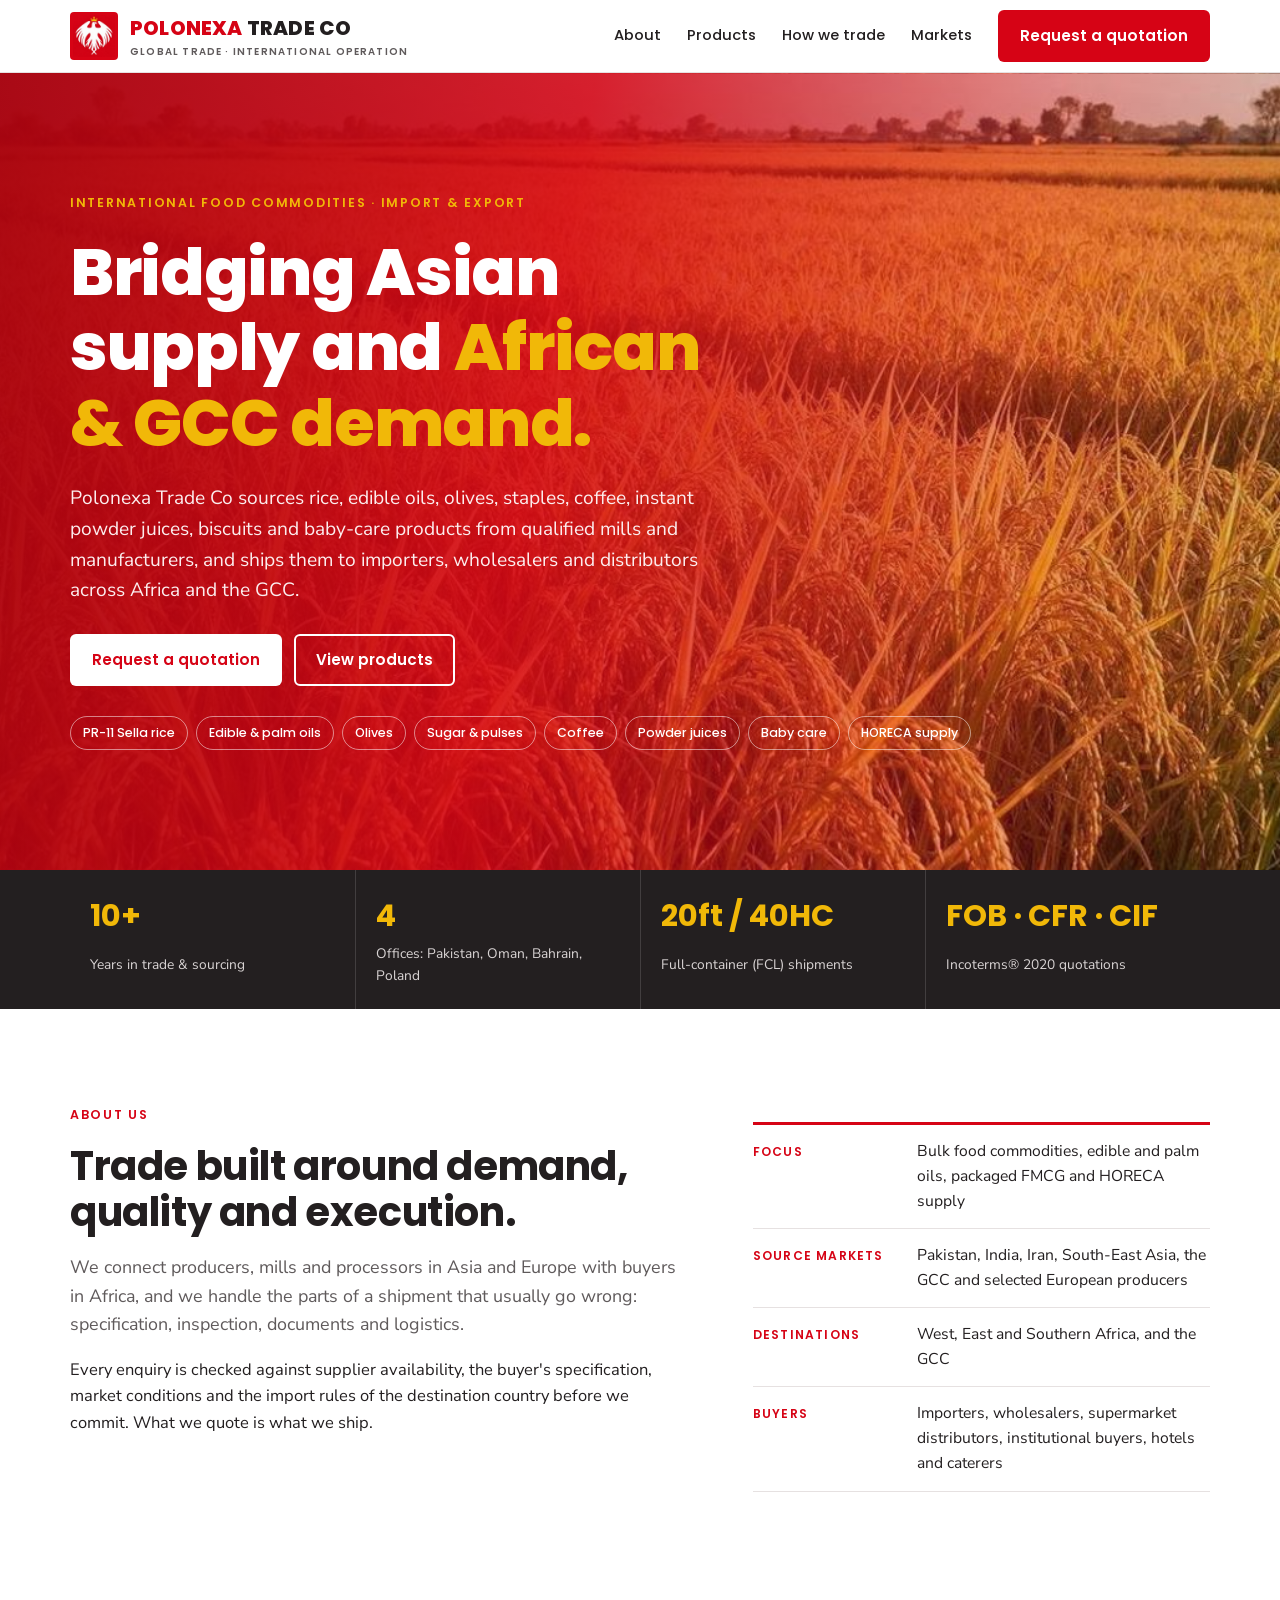
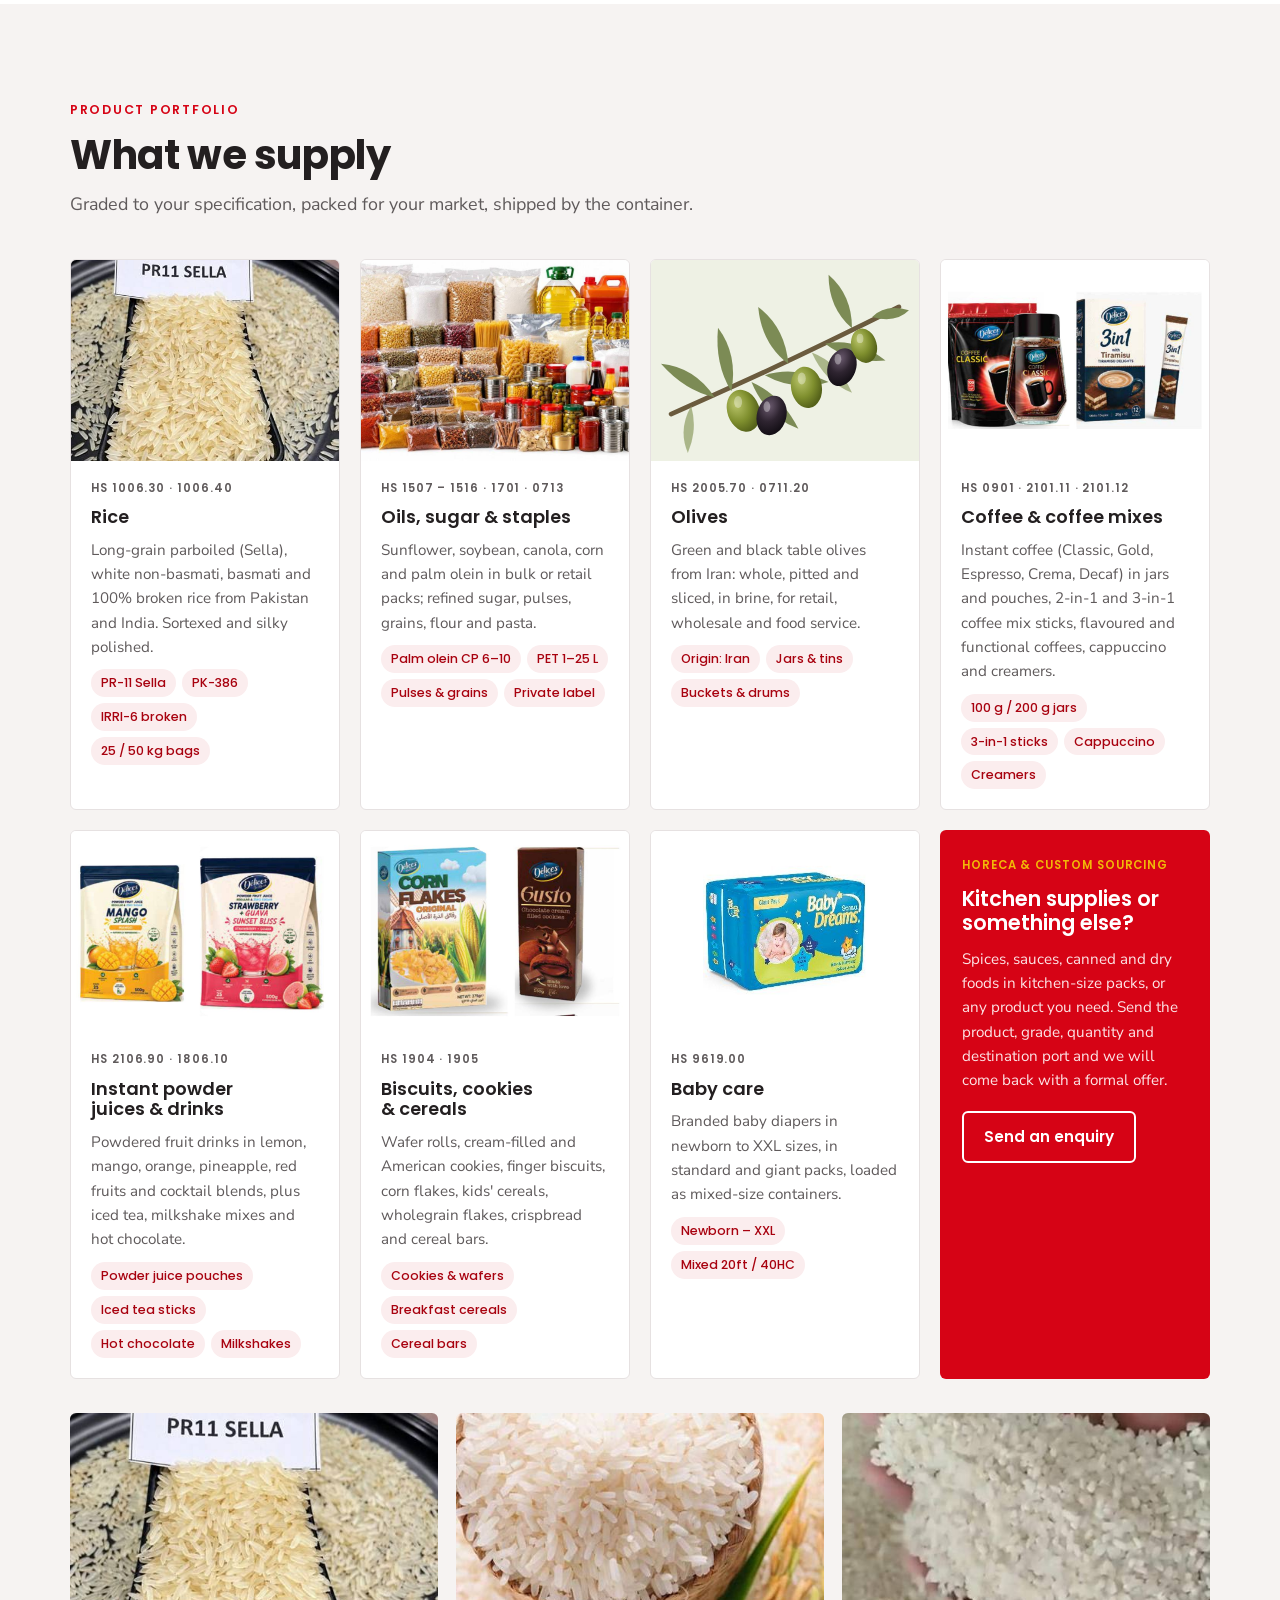
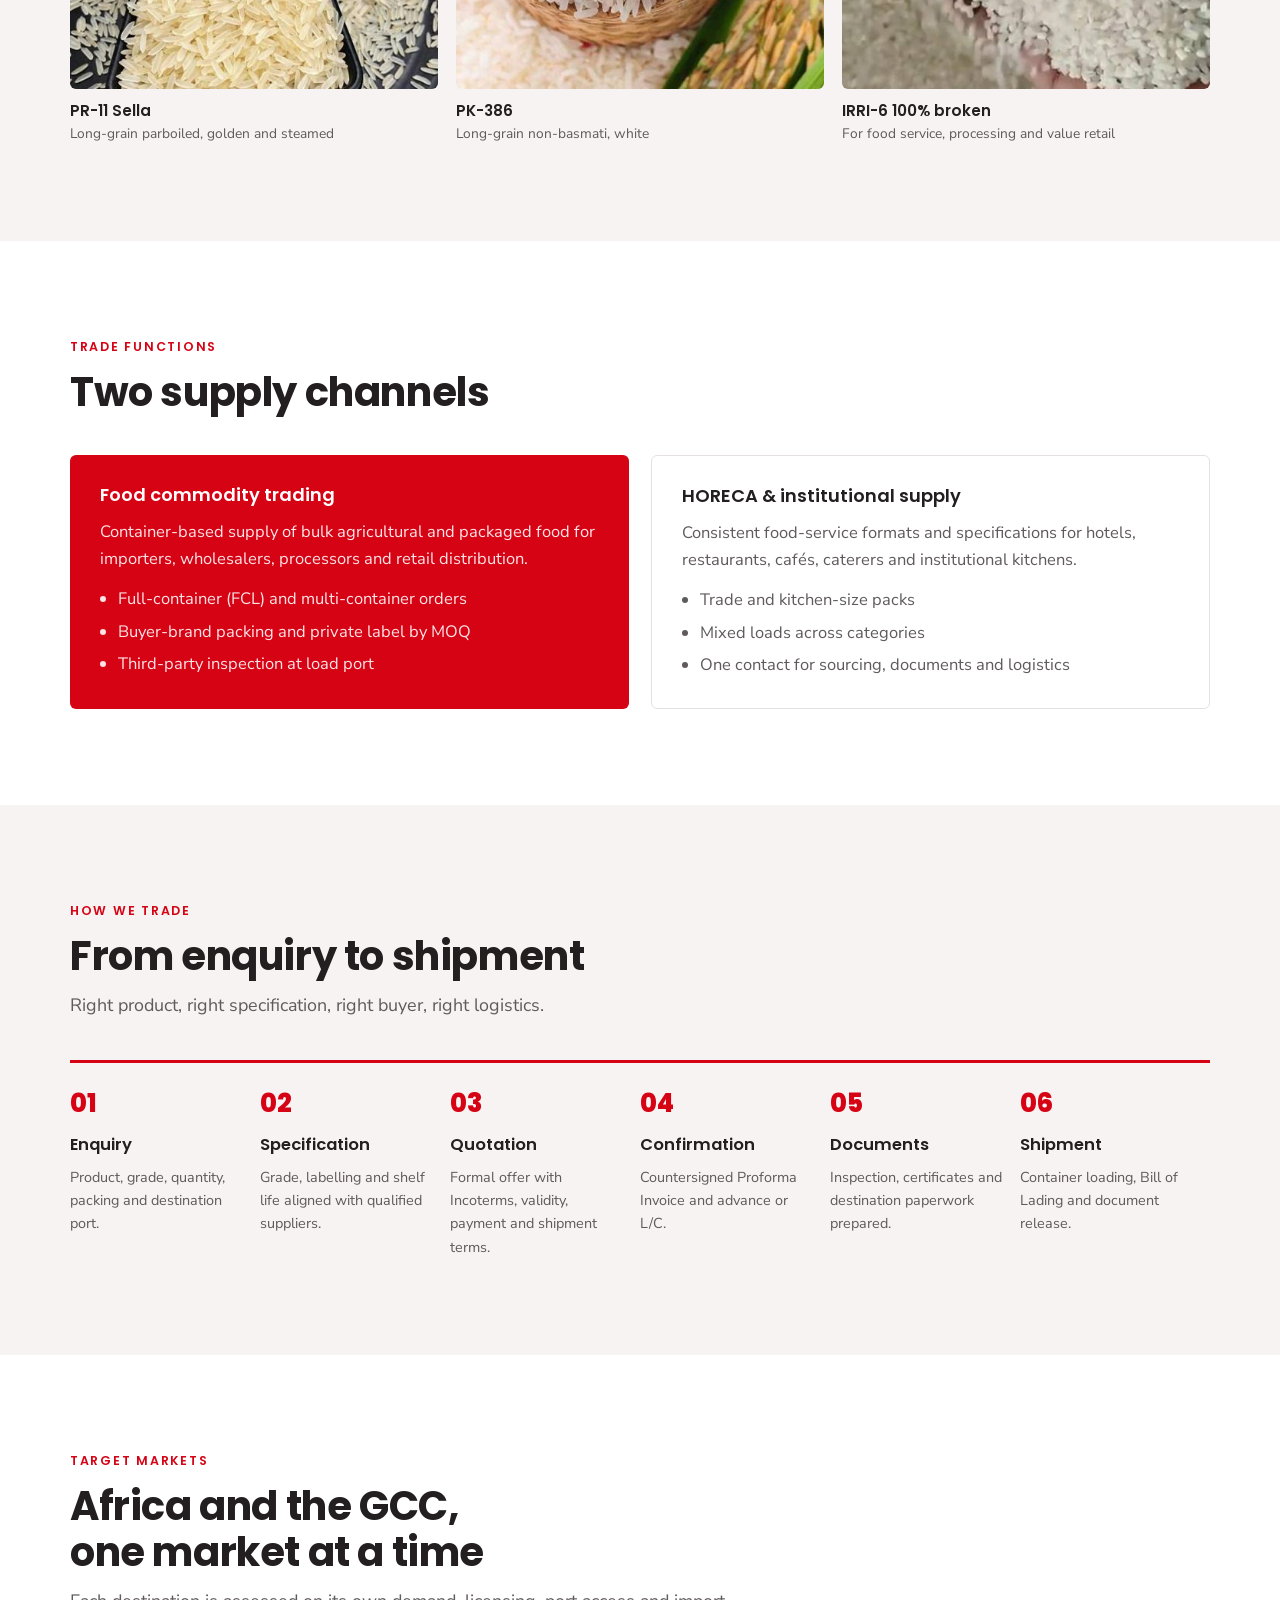
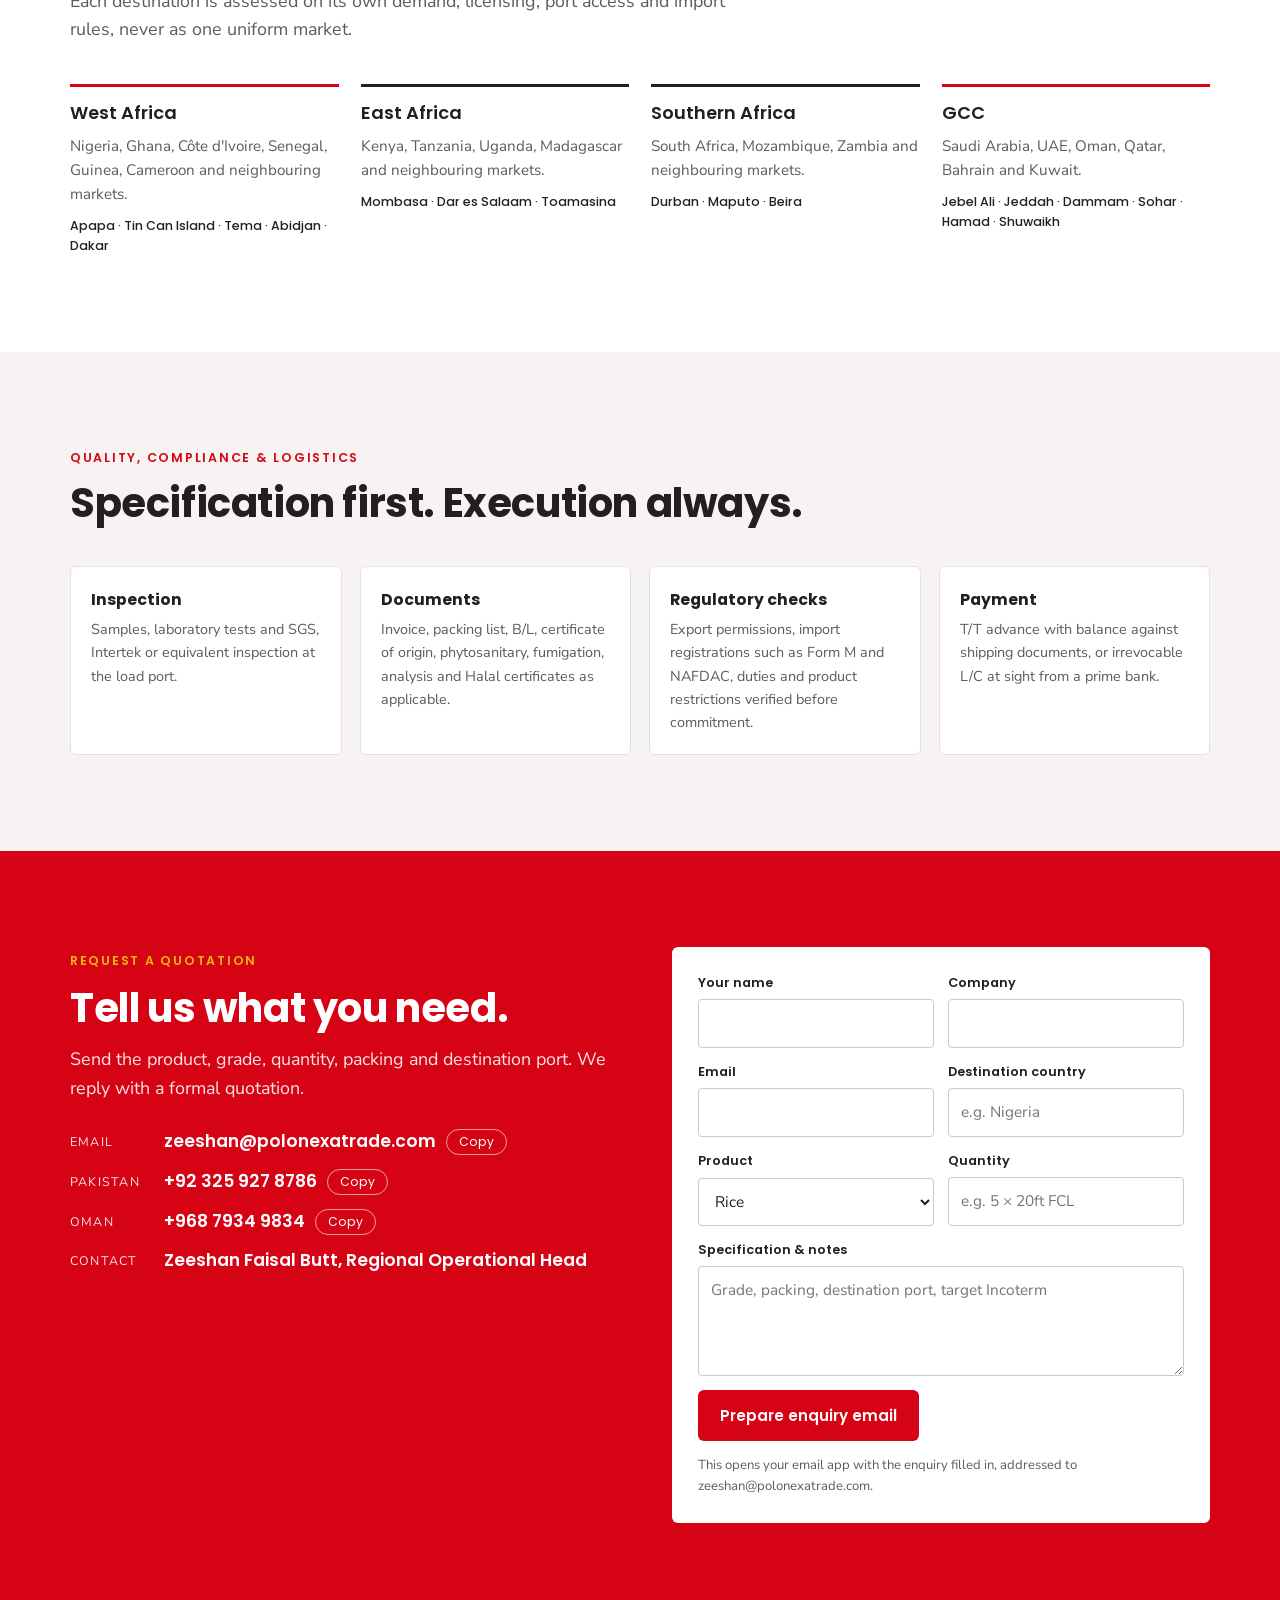
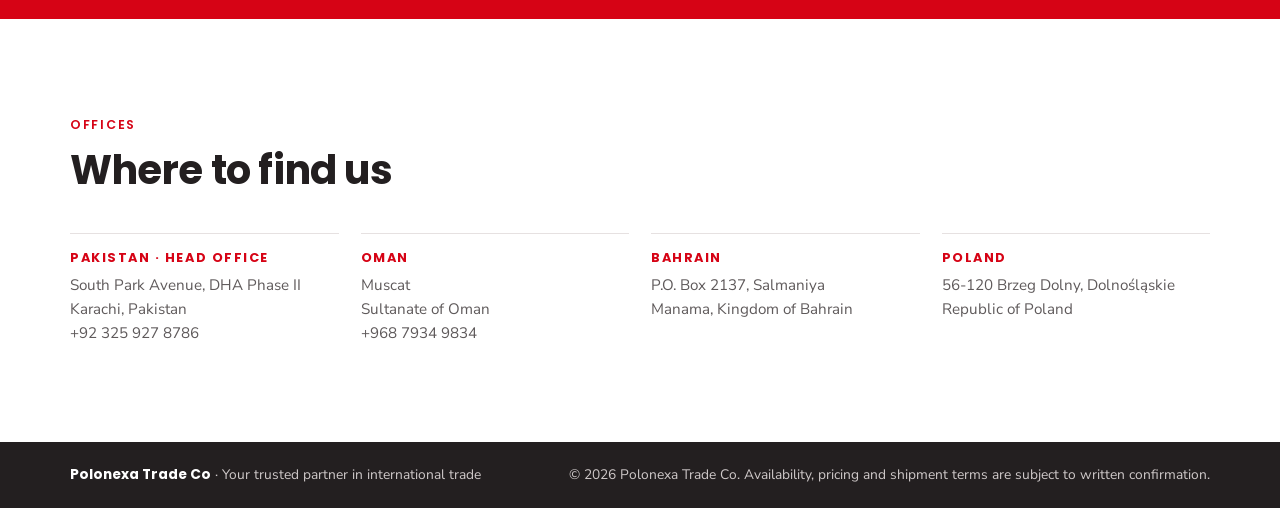
==== index.html @ 115cd070 "Add Polonexa website" ====
<!doctype html>
<html lang="en">
<head>
<meta charset="utf-8">
<meta name="viewport" content="width=device-width, initial-scale=1, viewport-fit=cover">
<link rel="icon" href="[data-uri]">
<title>Polonexa Trade Co</title>
<meta name="description" content="Polonexa Trade Co — international food-commodity and HORECA supply from Asia to importers, wholesalers and distributors in Africa and the GCC. Rice, edible oils, sugar, pulses, FMCG and baby care.">
<link rel="preconnect" href="https://fonts.googleapis.com">
<link rel="preconnect" href="https://fonts.gstatic.com" crossorigin>
<link rel="stylesheet" href="https://fonts.googleapis.com/css2?family=Poppins:wght@500;600;700;800&family=Nunito+Sans:opsz,wght@6..12,400;6..12,600;6..12,700&display=swap">
<style>
/* Layout: red brand bar + photographic hero, then alternating white / warm-grey bands; a "trade lane" route strip is the signature element. */
:root{
  color-scheme: light;
  --red:#D60315; --red-deep:#A8020F; --gold:#F1B808;
  --ink:#231F20; --muted:#5F5A5B; --line:#E6E1E1; --paper:#FFFFFF; --band:#F6F3F2; --tint:#FBEDEE;
  --display:"Poppins", "Segoe UI", Arial, sans-serif;
  --body:"Nunito Sans", "Segoe UI", Arial, sans-serif;
  --wrap:1180px; --r:6px;
}
*{box-sizing:border-box}
html{scroll-behavior:smooth}
@media (prefers-reduced-motion:reduce){html{scroll-behavior:auto}*{animation:none!important;transition:none!important}}
body{background:var(--paper);color:var(--ink);font-family:var(--body);font-size:16.5px;line-height:1.6;margin:0}
body::before{content:"";position:fixed;inset:0 0 auto;height:env(safe-area-inset-top,0px);z-index:60;background:var(--paper)}
img{max-width:100%;display:block}
a{color:inherit}
:focus-visible{outline:3px solid var(--gold);outline-offset:2px}
.wrap{max-width:var(--wrap);margin:0 auto;padding-left:max(20px,env(safe-area-inset-left,0px));padding-right:max(20px,env(safe-area-inset-right,0px))}
h1,h2,h3{font-family:var(--display);line-height:1.15;text-wrap:balance;margin:0}
h2{font-size:clamp(1.7rem,3.2vw,2.5rem);font-weight:700;letter-spacing:-.01em}
h3{font-size:1.12rem;font-weight:600}
p{margin:0}
.eyebrow{font-family:var(--display);font-weight:600;font-size:.78rem;letter-spacing:.14em;text-transform:uppercase;color:var(--red)}
.lead{font-size:1.12rem;color:var(--muted);max-width:62ch}
section{padding-block:clamp(56px,8vw,96px)}
.band{background:var(--band)}
.head{display:grid;gap:12px;margin-bottom:40px;max-width:760px}

/* header */
header.site{position:sticky;top:env(safe-area-inset-top,0px);z-index:50;background:var(--paper);border-bottom:1px solid var(--line)}
.nav{display:flex;align-items:center;justify-content:space-between;gap:16px;min-height:72px}
.brand{display:flex;align-items:center;gap:12px;text-decoration:none}
.brand .mark{width:48px;height:48px;background:var(--red);border-radius:4px;display:grid;place-items:center;flex:none}
.brand .mark img{width:42px;height:42px}
.brand .word{font-family:var(--display);font-weight:800;font-size:1.25rem;letter-spacing:.01em;white-space:nowrap}
.brand .word b{color:var(--red);font-weight:800}
.brand .tag{display:block;font-family:var(--display);font-size:.62rem;letter-spacing:.12em;font-weight:600;color:var(--muted)}
.menu{display:flex;gap:26px;align-items:center;font-family:var(--display);font-weight:500;font-size:.92rem}
.menu a{text-decoration:none;color:var(--ink)}
.menu a:hover{color:var(--red)}
.menu a.btn-red,.menu a.btn-red:hover{color:#fff}
.btn{display:inline-flex;align-items:center;gap:8px;font-family:var(--display);font-weight:600;font-size:.95rem;padding:12px 20px;border-radius:var(--r);text-decoration:none;border:2px solid transparent;cursor:pointer;transition:background .2s,color .2s,border-color .2s}
.btn-red{background:var(--red);color:#fff}
.btn-red:hover{background:var(--red-deep)}
.btn-line{border-color:#fff;color:#fff}
.btn-line:hover{background:#fff;color:var(--red)}
.menu-toggle{display:none;background:none;border:2px solid var(--line);border-radius:var(--r);padding:8px 10px;font-family:var(--display);font-weight:600;cursor:pointer;color:var(--ink)}
@media (max-width:900px){
  .menu{display:none;position:absolute;left:0;right:0;top:100%;background:var(--paper);flex-direction:column;align-items:flex-start;gap:0;border-bottom:1px solid var(--line);padding:8px max(20px,env(safe-area-inset-right,0px)) 16px max(20px,env(safe-area-inset-left,0px))}
  .menu.open{display:flex}
  .menu a{padding:12px 0;width:100%;border-bottom:1px solid var(--line)}
  .menu .btn{margin-top:12px;border-bottom:0;width:auto}
  .menu-toggle{display:block}
  .brand .tag{display:none}
}

/* hero */
.hero{position:relative;color:#fff;background:var(--red-deep);overflow:hidden}
.hero .photo{position:absolute;inset:0;background-image:url([data-uri]);background-size:cover;background-position:center 60%}
.hero .photo::after{content:"";position:absolute;inset:0;background:linear-gradient(100deg,rgba(168,2,15,.96) 0%,rgba(214,3,21,.86) 42%,rgba(214,3,21,.35) 75%,rgba(0,0,0,.1) 100%)}
.hero .wrap{position:relative;padding-block:clamp(64px,10vw,120px);display:grid;gap:22px}
.hero h1{font-size:clamp(2.2rem,5.4vw,4.1rem);font-weight:800;letter-spacing:-.02em;max-width:15ch}
.hero h1 span{color:var(--gold)}
.hero p{font-size:clamp(1.02rem,1.6vw,1.2rem);max-width:54ch;color:#FCEDEE}
.hero .ctas{display:flex;flex-wrap:wrap;gap:12px;margin-top:6px}
.hero .ctas .btn-red{background:#fff;color:var(--red)}
.hero .ctas .btn-red:hover{background:var(--gold);color:var(--ink)}
.chips{display:flex;flex-wrap:wrap;gap:8px;margin-top:8px}
.chips span{font-family:var(--display);font-size:.78rem;font-weight:500;padding:6px 12px;border:1px solid rgba(255,255,255,.5);border-radius:99px;color:#fff}

/* lane strip */
.lane{background:var(--ink);color:#fff}
.lane .wrap{display:grid;grid-template-columns:repeat(4,minmax(0,1fr));gap:0}
.lane .stop{padding:22px 20px;border-left:1px solid rgba(255,255,255,.14);display:grid;gap:2px}
.lane .stop:first-child{border-left:0}
.lane .n{font-family:var(--display);font-weight:700;font-size:1.9rem;color:var(--gold);font-variant-numeric:tabular-nums}
.lane .l{font-size:.86rem;color:#D9D4D4}
@media (max-width:760px){.lane .wrap{grid-template-columns:repeat(2,minmax(0,1fr))}.lane .stop:nth-child(3){border-left:0}.lane .stop:nth-child(n+3){border-top:1px solid rgba(255,255,255,.14)}}

/* about */
.about{display:grid;grid-template-columns:1.15fr .85fr;gap:clamp(28px,5vw,64px);align-items:start}
.about .intro{display:grid;gap:18px;min-width:0}
.about .intro p{max-width:62ch}
.facts{display:grid;gap:0;border-top:3px solid var(--red)}
.facts div{display:grid;grid-template-columns:150px 1fr;gap:14px;padding:14px 0;border-bottom:1px solid var(--line)}
.facts dt{font-family:var(--display);font-weight:600;font-size:.76rem;letter-spacing:.1em;text-transform:uppercase;color:var(--red);padding-top:3px}
.facts dd{margin:0;font-size:.98rem}
@media (max-width:860px){.about{grid-template-columns:1fr}.facts div{grid-template-columns:1fr;gap:2px}}

/* products */
.products{display:grid;grid-template-columns:repeat(4,minmax(0,1fr));gap:20px}
.card{background:var(--paper);border:1px solid var(--line);border-radius:var(--r);overflow:hidden;display:grid;grid-template-rows:auto 1fr}
.card .pic{aspect-ratio:4/3;background:var(--band);overflow:hidden}
.card .pic img{width:100%;height:100%;object-fit:cover}
.card .pic.contain img{object-fit:contain;padding:18px;background:#fff}
.card .body{padding:18px 20px 20px;display:grid;gap:10px;align-content:start}
.card .hs{font-family:var(--display);font-size:.72rem;font-weight:600;letter-spacing:.08em;color:var(--muted)}
.card p{color:var(--muted);font-size:.95rem}
.card ul{margin:0;padding:0;list-style:none;display:flex;flex-wrap:wrap;gap:6px}
.card li{font-size:.78rem;font-family:var(--display);font-weight:500;background:var(--tint);color:var(--red-deep);padding:4px 10px;border-radius:99px}
.cardtext{display:grid;align-content:start;gap:10px;padding:22px;background:var(--paper);border:1px solid var(--line);border-top:3px solid var(--red);border-radius:var(--r)}
.cardtext p{color:var(--muted);font-size:.95rem}
.cardtext .hs{font-family:var(--display);font-size:.72rem;font-weight:600;letter-spacing:.08em;text-transform:uppercase;color:var(--muted)}
.extra{display:grid;grid-template-columns:repeat(2,minmax(0,1fr));gap:22px;margin-top:22px}
@media (max-width:620px){.extra{grid-template-columns:1fr}}
@media (max-width:1080px){.products{grid-template-columns:repeat(2,minmax(0,1fr))}}
@media (max-width:600px){.products{grid-template-columns:1fr}}
.cta-tile{background:var(--red);color:#fff;border-radius:var(--r);padding:26px 22px;display:grid;gap:12px;align-content:start}
.cta-tile .hs{font-family:var(--display);font-size:.72rem;font-weight:600;letter-spacing:.08em;text-transform:uppercase;color:var(--gold)}
.cta-tile h3{font-size:1.3rem}
.cta-tile p{color:#FCE3E5;font-size:.95rem}
.cta-tile .btn{justify-self:start;margin-top:6px}

/* rice strip */
.rice{display:grid;grid-template-columns:repeat(3,minmax(0,1fr));gap:18px;margin-top:34px}
.rice figure{margin:0;display:grid;gap:10px}
.rice img{aspect-ratio:4/3;object-fit:cover;width:100%;border-radius:var(--r)}
.rice figcaption{font-family:var(--display);font-weight:600;font-size:.95rem}
.rice figcaption span{display:block;font-family:var(--body);font-weight:400;font-size:.86rem;color:var(--muted)}
@media (max-width:620px){.rice{grid-template-columns:1fr}}

/* channels */
.split{display:grid;grid-template-columns:repeat(2,minmax(0,1fr));gap:22px}
.panel{padding:30px;border-radius:var(--r);display:grid;gap:14px;align-content:start}
.panel.red{background:var(--red);color:#fff}
.panel.red p,.panel.red li{color:#FCE3E5}
.panel.light{background:var(--paper);border:1px solid var(--line)}
.panel ul{margin:0;padding-left:18px;display:grid;gap:6px}
.panel.light li,.panel.light p{color:var(--muted)}
@media (max-width:760px){.split{grid-template-columns:1fr}}

/* process */
.steps{list-style:none;margin:0;padding:0;display:grid;grid-template-columns:repeat(6,minmax(0,1fr));counter-reset:s;border-top:3px solid var(--red)}
.steps li{counter-increment:s;padding:20px 16px 0 0;display:grid;gap:8px;align-content:start}
.steps li::before{content:"0" counter(s);font-family:var(--display);font-weight:800;font-size:1.6rem;color:var(--red);font-variant-numeric:tabular-nums}
.steps b{font-family:var(--display);font-weight:600}
.steps span{font-size:.9rem;color:var(--muted)}
@media (max-width:980px){.steps{grid-template-columns:repeat(3,minmax(0,1fr));row-gap:12px}}
@media (max-width:560px){.steps{grid-template-columns:1fr}.steps li{grid-template-columns:52px 1fr;padding-right:0}.steps li::before{grid-row:span 2}}

/* markets */
.markets{display:grid;grid-template-columns:repeat(4,minmax(0,1fr));gap:22px}
.market{border-top:3px solid var(--ink);padding-top:16px;display:grid;gap:10px;align-content:start}
.market.hl{border-top-color:var(--red)}
.market p{color:var(--muted);font-size:.95rem}
.market .ports{font-family:var(--display);font-size:.78rem;font-weight:500;color:var(--ink)}
@media (max-width:980px){.markets{grid-template-columns:repeat(2,minmax(0,1fr))}}
@media (max-width:560px){.markets{grid-template-columns:1fr}}

/* compliance */
.terms{display:grid;grid-template-columns:repeat(4,minmax(0,1fr));gap:18px}
.term{background:var(--paper);border:1px solid var(--line);border-radius:var(--r);padding:20px;display:grid;gap:6px;align-content:start}
.term b{font-family:var(--display);font-size:.98rem}
.term span{font-size:.9rem;color:var(--muted)}
@media (max-width:980px){.terms{grid-template-columns:repeat(2,minmax(0,1fr))}}
@media (max-width:520px){.terms{grid-template-columns:1fr}}

/* contact */
.contact{background:var(--red);color:#fff}
.contact .grid{display:grid;grid-template-columns:1fr 1fr;gap:clamp(28px,5vw,64px);align-items:start}
.contact .eyebrow{color:var(--gold)}
.contact .lead{color:#FCE3E5}
.reach{display:grid;gap:12px;margin-top:26px}
.reach div{display:flex;flex-wrap:wrap;align-items:center;gap:10px}
.reach .v{font-family:var(--display);font-weight:600;font-size:1.08rem;user-select:all}
.reach .k{font-size:.78rem;letter-spacing:.1em;text-transform:uppercase;color:#FCE3E5;width:84px}
.copy{background:transparent;color:#fff;border:1px solid rgba(255,255,255,.6);border-radius:99px;padding:3px 12px;font-size:.76rem;font-family:var(--display);cursor:pointer}
.copy:hover{background:#fff;color:var(--red)}
form{background:var(--paper);color:var(--ink);border-radius:var(--r);padding:26px;display:grid;gap:14px;min-width:0}
.row2{display:grid;grid-template-columns:1fr 1fr;gap:14px}
label{display:grid;gap:6px;font-family:var(--display);font-size:.8rem;font-weight:600}
input,select,textarea{font:inherit;font-family:var(--body);font-weight:400;font-size:.96rem;padding:11px 12px;border:1px solid #CFC8C8;border-radius:4px;background:#fff;color:var(--ink);width:100%}
textarea{min-height:110px;resize:vertical}
form .btn{justify-self:start}
.note{font-size:.82rem;color:var(--muted)}
.ok{background:var(--tint);color:var(--red-deep);padding:12px 14px;border-radius:4px;font-size:.9rem}
@media (max-width:860px){.contact .grid{grid-template-columns:1fr}}
@media (max-width:520px){.row2{grid-template-columns:1fr}}

/* offices + footer */
.offices{display:grid;grid-template-columns:repeat(4,minmax(0,1fr));gap:22px}
.office{display:grid;gap:4px;align-content:start;padding-top:14px;border-top:1px solid var(--line)}
.office b{font-family:var(--display);font-size:.8rem;letter-spacing:.12em;text-transform:uppercase;color:var(--red)}
.office span{color:var(--muted);font-size:.95rem}
@media (max-width:900px){.offices{grid-template-columns:repeat(2,minmax(0,1fr))}}
@media (max-width:520px){.offices{grid-template-columns:1fr}}
footer{background:var(--ink);color:#CFC9C9;font-size:.86rem}
footer .wrap{display:flex;flex-wrap:wrap;justify-content:space-between;gap:12px;padding-block:22px}
footer b{color:#fff;font-family:var(--display)}
</style>
</head>
<body>


<header class="site">
  <div class="wrap nav">
    <a class="brand" href="#top" aria-label="Polonexa Trade Co home">
      <span class="mark"><img src="[data-uri]" alt="Polonexa eagle emblem"></span>
      <span><span class="word"><b>POLONEXA</b> TRADE CO</span><span class="tag">GLOBAL TRADE · INTERNATIONAL OPERATION</span></span>
    </a>
    <button class="menu-toggle" id="menuToggle" aria-expanded="false" aria-controls="menu">Menu</button>
    <nav class="menu" id="menu">
      <a href="#about">About</a>
      <a href="#products">Products</a>
      <a href="#process">How we trade</a>
      <a href="#markets">Markets</a>
      <a class="btn btn-red" href="#contact">Request a quotation</a>
    </nav>
  </div>
</header>

<main id="top">
  <section class="hero" style="padding:0">
    <div class="photo" role="img" aria-label="Ripe rice field at harvest"></div>
    <div class="wrap">
      <span class="eyebrow" style="color:var(--gold)">International food commodities · Import &amp; export</span>
      <h1>Bridging Asian supply and <span>African &amp; GCC demand.</span></h1>
      <p>Polonexa Trade Co sources rice, edible oils, olives, staples, coffee, instant powder juices, biscuits and baby-care products from qualified mills and manufacturers, and ships them to importers, wholesalers and distributors across Africa and the GCC.</p>
      <div class="ctas">
        <a class="btn btn-red" href="#contact">Request a quotation</a>
        <a class="btn btn-line" href="#products">View products</a>
      </div>
      <div class="chips" aria-label="Main product lines">
        <span>PR-11 Sella rice</span><span>Edible &amp; palm oils</span><span>Olives</span><span>Sugar &amp; pulses</span><span>Coffee</span><span>Powder juices</span><span>Baby care</span><span>HORECA supply</span>
      </div>
    </div>
  </section>

  <div class="lane">
    <div class="wrap">
      <div class="stop"><span class="n">10+</span><span class="l">Years in trade &amp; sourcing</span></div>
      <div class="stop"><span class="n">4</span><span class="l">Offices: Pakistan, Oman, Bahrain, Poland</span></div>
      <div class="stop"><span class="n">20ft / 40HC</span><span class="l">Full-container (FCL) shipments</span></div>
      <div class="stop"><span class="n">FOB · CFR · CIF</span><span class="l">Incoterms® 2020 quotations</span></div>
    </div>
  </div>

  <section id="about">
    <div class="wrap about">
      <div class="intro">
        <span class="eyebrow">About us</span>
        <h2>Trade built around demand, quality and execution.</h2>
        <p class="lead">We connect producers, mills and processors in Asia and Europe with buyers in Africa, and we handle the parts of a shipment that usually go wrong: specification, inspection, documents and logistics.</p>
        <p>Every enquiry is checked against supplier availability, the buyer's specification, market conditions and the import rules of the destination country before we commit. What we quote is what we ship.</p>
      </div>
      <dl class="facts">
        <div><dt>Focus</dt><dd>Bulk food commodities, edible and palm oils, packaged FMCG and HORECA supply</dd></div>
        <div><dt>Source markets</dt><dd>Pakistan, India, Iran, South-East Asia, the GCC and selected European producers</dd></div>
        <div><dt>Destinations</dt><dd>West, East and Southern Africa, and the GCC</dd></div>
        <div><dt>Buyers</dt><dd>Importers, wholesalers, supermarket distributors, institutional buyers, hotels and caterers</dd></div>
      </dl>
    </div>
  </section>

  <section id="products" class="band">
    <div class="wrap">
      <div class="head">
        <span class="eyebrow">Product portfolio</span>
        <h2>What we supply</h2>
        <p class="lead">Graded to your specification, packed for your market, shipped by the container.</p>
      </div>
      <div class="products">
        <article class="card">
          <div class="pic"><img src="[data-uri]" alt="PR-11 Sella parboiled rice sample tray" loading="lazy"></div>
          <div class="body">
            <span class="hs">HS 1006.30 · 1006.40</span>
            <h3>Rice</h3>
            <p>Long-grain parboiled (Sella), white non-basmati, basmati and 100% broken rice from Pakistan and India. Sortexed and silky polished.</p>
            <ul><li>PR-11 Sella</li><li>PK-386</li><li>IRRI-6 broken</li><li>25 / 50 kg bags</li></ul>
          </div>
        </article>
        <article class="card">
          <div class="pic"><img src="[data-uri]" alt="Assortment of packaged foods, oils and staples" loading="lazy"></div>
          <div class="body">
            <span class="hs">HS 1507 – 1516 · 1701 · 0713</span>
            <h3>Oils, sugar &amp; staples</h3>
            <p>Sunflower, soybean, canola, corn and palm olein in bulk or retail packs; refined sugar, pulses, grains, flour and pasta.</p>
            <ul><li>Palm olein CP 6–10</li><li>PET 1–25 L</li><li>Pulses &amp; grains</li><li>Private label</li></ul>
          </div>
        </article>
        <article class="card">
          <div class="pic"><svg viewBox="0 0 400 300" role="img" aria-label="Olive branch with green and black olives" style="width:100%;height:100%;display:block;background:#EEF1E4">
  <defs>
    <radialGradient id="og" cx="35%" cy="30%" r="70%"><stop offset="0" stop-color="#B9C46A"/><stop offset=".6" stop-color="#7F8F2E"/><stop offset="1" stop-color="#55621A"/></radialGradient>
    <radialGradient id="ob" cx="35%" cy="30%" r="70%"><stop offset="0" stop-color="#6A5A6E"/><stop offset=".55" stop-color="#2E2430"/><stop offset="1" stop-color="#151017"/></radialGradient>
  </defs>
  <path d="M30 230 C 120 190, 210 150, 370 70" stroke="#6B5B3E" stroke-width="7" fill="none" stroke-linecap="round"/>
  <g fill="#7C8B55">
    <path d="M95 205 q-30 -45 -80 -50 q35 40 80 50z"/><path d="M120 196 q10 -55 -20 -95 q-5 55 20 95z"/>
    <path d="M170 172 q45 25 95 10 q-50 -25 -95 -10z"/><path d="M205 155 q-5 -55 -45 -85 q5 55 45 85z"/>
    <path d="M260 125 q40 30 90 25 q-45 -35 -90 -25z"/><path d="M300 102 q0 -50 -35 -80 q0 50 35 80z"/>
    <path d="M150 182 q20 50 70 70 q-25 -50 -70 -70z"/><path d="M330 85 q35 10 55 -10 q-35 -10 -55 10z"/>
  </g>
  <g fill="#9AA874" opacity=".8">
    <path d="M60 218 q-20 35 -5 70 q15 -35 5 -70z"/><path d="M240 138 q20 45 60 60 q-20 -45 -60 -60z"/>
  </g>
  <ellipse cx="138" cy="225" rx="24" ry="32" transform="rotate(-20 138 225)" fill="url(#og)"/>
  <ellipse cx="180" cy="232" rx="22" ry="30" transform="rotate(15 180 232)" fill="url(#ob)"/>
  <ellipse cx="232" cy="190" rx="23" ry="31" transform="rotate(-10 232 190)" fill="url(#og)"/>
  <ellipse cx="285" cy="160" rx="21" ry="29" transform="rotate(20 285 160)" fill="url(#ob)"/>
  <ellipse cx="318" cy="128" rx="19" ry="26" transform="rotate(-15 318 128)" fill="url(#og)"/>
  <g fill="#fff" opacity=".35"><ellipse cx="130" cy="212" rx="6" ry="9"/><ellipse cx="173" cy="219" rx="5" ry="8"/><ellipse cx="225" cy="177" rx="6" ry="9"/><ellipse cx="279" cy="148" rx="5" ry="8"/><ellipse cx="312" cy="117" rx="5" ry="7"/></g>
</svg></div>
          <div class="body">
            <span class="hs">HS 2005.70 · 0711.20</span>
            <h3>Olives</h3>
            <p>Green and black table olives from Iran: whole, pitted and sliced, in brine, for retail, wholesale and food service.</p>
            <ul><li>Origin: Iran</li><li>Jars &amp; tins</li><li>Buckets &amp; drums</li></ul>
          </div>
        </article>
        <article class="card">
          <div class="pic"><img src="[data-uri]" alt="Instant coffee jars and pouches with 3-in-1 coffee mix" loading="lazy"></div>
          <div class="body">
            <span class="hs">HS 0901 · 2101.11 · 2101.12</span>
            <h3>Coffee &amp; coffee mixes</h3>
            <p>Instant coffee (Classic, Gold, Espresso, Crema, Decaf) in jars and pouches, 2-in-1 and 3-in-1 coffee mix sticks, flavoured and functional coffees, cappuccino and creamers.</p>
            <ul><li>100 g / 200 g jars</li><li>3-in-1 sticks</li><li>Cappuccino</li><li>Creamers</li></ul>
          </div>
        </article>
        <article class="card">
          <div class="pic"><img src="[data-uri]" alt="Instant powder juice pouches in mango, orange and strawberry-guava" loading="lazy"></div>
          <div class="body">
            <span class="hs">HS 2106.90 · 1806.10</span>
            <h3>Instant powder juices &amp; drinks</h3>
            <p>Powdered fruit drinks in lemon, mango, orange, pineapple, red fruits and cocktail blends, plus iced tea, milkshake mixes and hot chocolate.</p>
            <ul><li>Powder juice pouches</li><li>Iced tea sticks</li><li>Hot chocolate</li><li>Milkshakes</li></ul>
          </div>
        </article>
        <article class="card">
          <div class="pic"><img src="[data-uri]" alt="Breakfast cereals and cream-filled cookies" loading="lazy"></div>
          <div class="body">
            <span class="hs">HS 1904 · 1905</span>
            <h3>Biscuits, cookies &amp; cereals</h3>
            <p>Wafer rolls, cream-filled and American cookies, finger biscuits, corn flakes, kids' cereals, wholegrain flakes, crispbread and cereal bars.</p>
            <ul><li>Cookies &amp; wafers</li><li>Breakfast cereals</li><li>Cereal bars</li></ul>
          </div>
        </article>
        <article class="card">
          <div class="pic contain"><img src="[data-uri]" alt="Baby diapers giant pack" loading="lazy"></div>
          <div class="body">
            <span class="hs">HS 9619.00</span>
            <h3>Baby care</h3>
            <p>Branded baby diapers in newborn to XXL sizes, in standard and giant packs, loaded as mixed-size containers.</p>
            <ul><li>Newborn – XXL</li><li>Mixed 20ft / 40HC</li></ul>
          </div>
        </article>
        <article class="cta-tile">
          <span class="hs">HORECA &amp; custom sourcing</span>
          <h3>Kitchen supplies or something else?</h3>
          <p>Spices, sauces, canned and dry foods in kitchen-size packs, or any product you need. Send the product, grade, quantity and destination port and we will come back with a formal offer.</p>
          <a class="btn btn-line" href="#contact">Send an enquiry</a>
        </article>
      </div>

      <div class="rice" aria-label="Featured rice varieties">
        <figure><img src="[data-uri]" alt="PR-11 Sella rice" loading="lazy"><figcaption>PR-11 Sella<span>Long-grain parboiled, golden and steamed</span></figcaption></figure>
        <figure><img src="[data-uri]" alt="PK-386 long-grain white rice" loading="lazy"><figcaption>PK-386<span>Long-grain non-basmati, white</span></figcaption></figure>
        <figure><img src="[data-uri]" alt="100% broken IRRI-6 rice" loading="lazy"><figcaption>IRRI-6 100% broken<span>For food service, processing and value retail</span></figcaption></figure>
      </div>
    </div>
  </section>

  <section>
    <div class="wrap">
      <div class="head">
        <span class="eyebrow">Trade functions</span>
        <h2>Two supply channels</h2>
      </div>
      <div class="split">
        <div class="panel red">
          <h3>Food commodity trading</h3>
          <p>Container-based supply of bulk agricultural and packaged food for importers, wholesalers, processors and retail distribution.</p>
          <ul><li>Full-container (FCL) and multi-container orders</li><li>Buyer-brand packing and private label by MOQ</li><li>Third-party inspection at load port</li></ul>
        </div>
        <div class="panel light">
          <h3>HORECA &amp; institutional supply</h3>
          <p>Consistent food-service formats and specifications for hotels, restaurants, cafés, caterers and institutional kitchens.</p>
          <ul><li>Trade and kitchen-size packs</li><li>Mixed loads across categories</li><li>One contact for sourcing, documents and logistics</li></ul>
        </div>
      </div>
    </div>
  </section>

  <section id="process" class="band">
    <div class="wrap">
      <div class="head">
        <span class="eyebrow">How we trade</span>
        <h2>From enquiry to shipment</h2>
        <p class="lead">Right product, right specification, right buyer, right logistics.</p>
      </div>
      <ol class="steps">
        <li><b>Enquiry</b><span>Product, grade, quantity, packing and destination port.</span></li>
        <li><b>Specification</b><span>Grade, labelling and shelf life aligned with qualified suppliers.</span></li>
        <li><b>Quotation</b><span>Formal offer with Incoterms, validity, payment and shipment terms.</span></li>
        <li><b>Confirmation</b><span>Countersigned Proforma Invoice and advance or L/C.</span></li>
        <li><b>Documents</b><span>Inspection, certificates and destination paperwork prepared.</span></li>
        <li><b>Shipment</b><span>Container loading, Bill of Lading and document release.</span></li>
      </ol>
    </div>
  </section>

  <section id="markets">
    <div class="wrap">
      <div class="head">
        <span class="eyebrow">Target markets</span>
        <h2>Africa and the GCC, one market at a time</h2>
        <p class="lead">Each destination is assessed on its own demand, licensing, port access and import rules, never as one uniform market.</p>
      </div>
      <div class="markets">
        <div class="market hl"><h3>West Africa</h3><p>Nigeria, Ghana, Côte d'Ivoire, Senegal, Guinea, Cameroon and neighbouring markets.</p><span class="ports">Apapa · Tin Can Island · Tema · Abidjan · Dakar</span></div>
        <div class="market"><h3>East Africa</h3><p>Kenya, Tanzania, Uganda, Madagascar and neighbouring markets.</p><span class="ports">Mombasa · Dar es Salaam · Toamasina</span></div>
        <div class="market"><h3>Southern Africa</h3><p>South Africa, Mozambique, Zambia and neighbouring markets.</p><span class="ports">Durban · Maputo · Beira</span></div>
        <div class="market hl"><h3>GCC</h3><p>Saudi Arabia, UAE, Oman, Qatar, Bahrain and Kuwait.</p><span class="ports">Jebel Ali · Jeddah · Dammam · Sohar · Hamad · Shuwaikh</span></div>
      </div>
    </div>
  </section>

  <section class="band">
    <div class="wrap">
      <div class="head">
        <span class="eyebrow">Quality, compliance &amp; logistics</span>
        <h2>Specification first. Execution always.</h2>
      </div>
      <div class="terms">
        <div class="term"><b>Inspection</b><span>Samples, laboratory tests and SGS, Intertek or equivalent inspection at the load port.</span></div>
        <div class="term"><b>Documents</b><span>Invoice, packing list, B/L, certificate of origin, phytosanitary, fumigation, analysis and Halal certificates as applicable.</span></div>
        <div class="term"><b>Regulatory checks</b><span>Export permissions, import registrations such as Form M and NAFDAC, duties and product restrictions verified before commitment.</span></div>
        <div class="term"><b>Payment</b><span>T/T advance with balance against shipping documents, or irrevocable L/C at sight from a prime bank.</span></div>
      </div>
    </div>
  </section>

  <section id="contact" class="contact">
    <div class="wrap grid">
      <div>
        <span class="eyebrow">Request a quotation</span>
        <h2 style="margin-top:12px">Tell us what you need.</h2>
        <p class="lead" style="margin-top:14px">Send the product, grade, quantity, packing and destination port. We reply with a formal quotation.</p>
        <div class="reach">
          <div><span class="k">Email</span><span class="v" id="em">zeeshan@polonexatrade.com</span><button class="copy" data-copy="em" type="button">Copy</button></div>
          <div><span class="k">Pakistan</span><span class="v" id="ph">+92 325 927 8786</span><button class="copy" data-copy="ph" type="button">Copy</button></div>
          <div><span class="k">Oman</span><span class="v" id="ph2">+968 7934 9834</span><button class="copy" data-copy="ph2" type="button">Copy</button></div>
          <div><span class="k">Contact</span><span class="v">Zeeshan Faisal Butt, Regional Operational Head</span></div>
        </div>
      </div>
      <form id="rfq" novalidate>
        <div class="row2">
          <label for="f-name">Your name<input id="f-name" name="name" required autocomplete="name"></label>
          <label for="f-company">Company<input id="f-company" name="company" required autocomplete="organization"></label>
        </div>
        <div class="row2">
          <label for="f-email">Email<input id="f-email" name="email" type="email" required autocomplete="email"></label>
          <label for="f-country">Destination country<input id="f-country" name="country" placeholder="e.g. Nigeria" required></label>
        </div>
        <div class="row2">
          <label for="f-product">Product
            <select id="f-product" name="product">
              <option>Rice</option><option>Edible / palm oil</option><option>Olives</option><option>Sugar, pulses &amp; staples</option>
              <option>Coffee &amp; coffee mixes</option><option>Instant powder juices &amp; drinks</option><option>Biscuits &amp; cereals</option><option>Baby care</option><option>HORECA supplies</option><option>Other</option>
            </select>
          </label>
          <label for="f-qty">Quantity<input id="f-qty" name="qty" placeholder="e.g. 5 × 20ft FCL"></label>
        </div>
        <label for="f-msg">Specification &amp; notes<textarea id="f-msg" name="msg" placeholder="Grade, packing, destination port, target Incoterm"></textarea></label>
        <button class="btn btn-red" type="submit">Prepare enquiry email</button>
        <p class="note" id="formNote">This opens your email app with the enquiry filled in, addressed to zeeshan@polonexatrade.com.</p>
        <div class="ok" id="formOk" hidden></div>
      </form>
    </div>
  </section>

  <section>
    <div class="wrap">
      <div class="head"><span class="eyebrow">Offices</span><h2>Where to find us</h2></div>
      <div class="offices">
        <div class="office"><b>Pakistan · Head office</b><span>South Park Avenue, DHA Phase II<br>Karachi, Pakistan<br>+92 325 927 8786</span></div>
        <div class="office"><b>Oman</b><span>Muscat<br>Sultanate of Oman<br>+968 7934 9834</span></div>
        <div class="office"><b>Bahrain</b><span>P.O. Box 2137, Salmaniya<br>Manama, Kingdom of Bahrain</span></div>
        <div class="office"><b>Poland</b><span>56-120 Brzeg Dolny, Dolnośląskie<br>Republic of Poland</span></div>
      </div>
    </div>
  </section>
</main>

<footer>
  <div class="wrap">
    <span><b>Polonexa Trade Co</b> · Your trusted partner in international trade</span>
    <span>© <span id="yr">2026</span> Polonexa Trade Co. Availability, pricing and shipment terms are subject to written confirmation.</span>
  </div>
</footer>

<script>
(function(){
  var t=document.getElementById('menuToggle'), m=document.getElementById('menu');
  t.addEventListener('click',function(){var o=m.classList.toggle('open');t.setAttribute('aria-expanded',o?'true':'false');});
  m.querySelectorAll('a').forEach(function(a){a.addEventListener('click',function(){m.classList.remove('open');t.setAttribute('aria-expanded','false');});});
  document.getElementById('yr').textContent=new Date().getFullYear();
  document.querySelectorAll('.copy').forEach(function(b){
    b.addEventListener('click',function(){
      var el=document.getElementById(b.getAttribute('data-copy')), txt=el.textContent;
      var done=function(){b.textContent='Copied';setTimeout(function(){b.textContent='Copy';},1600);};
      var sel=function(){var r=document.createRange();r.selectNodeContents(el);var s=window.getSelection();s.removeAllRanges();s.addRange(r);b.textContent='Selected';setTimeout(function(){b.textContent='Copy';},1600);};
      try{navigator.clipboard.writeText(txt).then(done,sel);}catch(e){sel();}
    });
  });
  var f=document.getElementById('rfq'), ok=document.getElementById('formOk');
  f.addEventListener('submit',function(e){
    e.preventDefault();
    var miss=[].filter.call(f.querySelectorAll('[required]'),function(i){return !i.value.trim();});
    if(miss.length){ok.hidden=false;ok.textContent='Please fill in your name, company, email and destination country.';miss[0].focus();return;}
    var v=function(id){return document.getElementById(id).value.trim();};
    var body='Name: '+v('f-name')+'\nCompany: '+v('f-company')+'\nEmail: '+v('f-email')+'\nDestination: '+v('f-country')+'\nProduct: '+v('f-product')+'\nQuantity: '+v('f-qty')+'\n\n'+v('f-msg');
    var href='mailto:zeeshan@polonexatrade.com?subject='+encodeURIComponent('Quotation request — '+v('f-product')+' — '+v('f-country'))+'&body='+encodeURIComponent(body);
    ok.hidden=false;
    ok.textContent='Your email app should open with the enquiry ready to send. If it does not, email zeeshan@polonexatrade.com directly.';
    window.location.href=href;
  });
})();
</script>

</body>
</html>
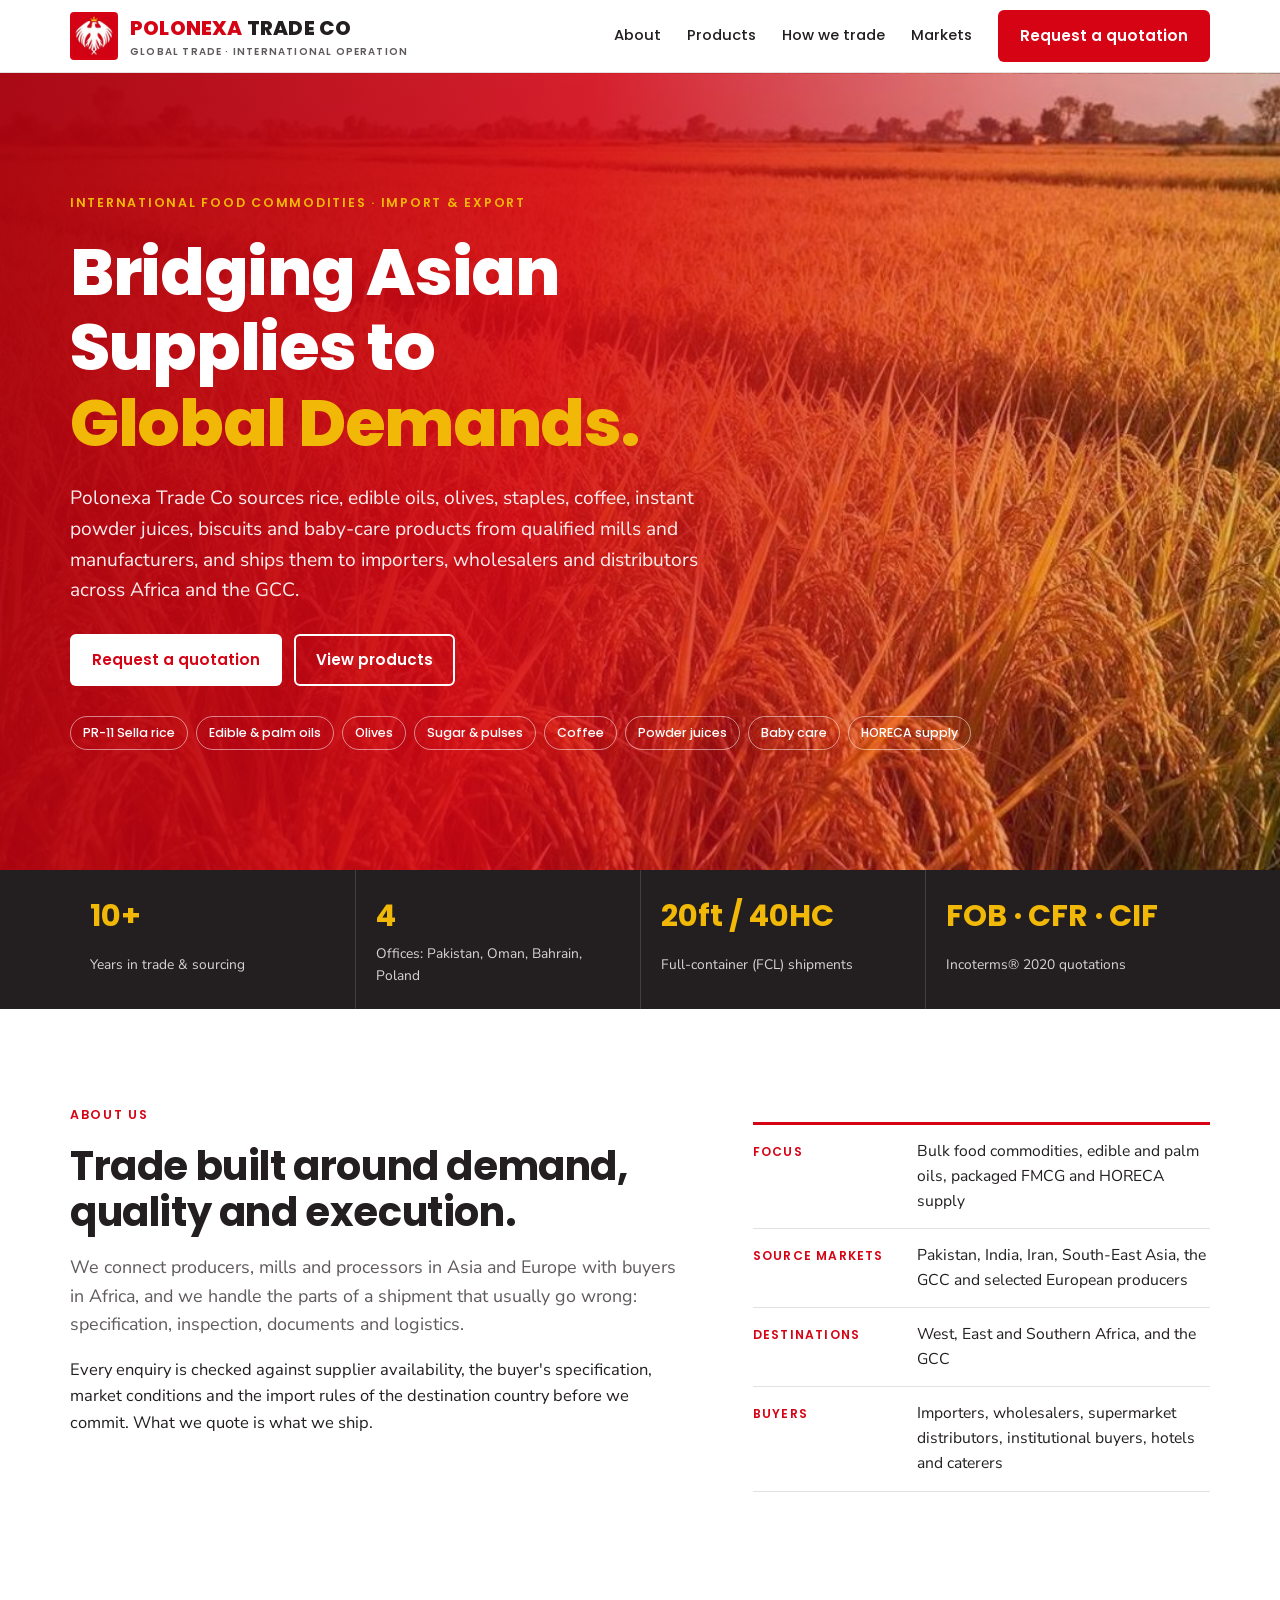
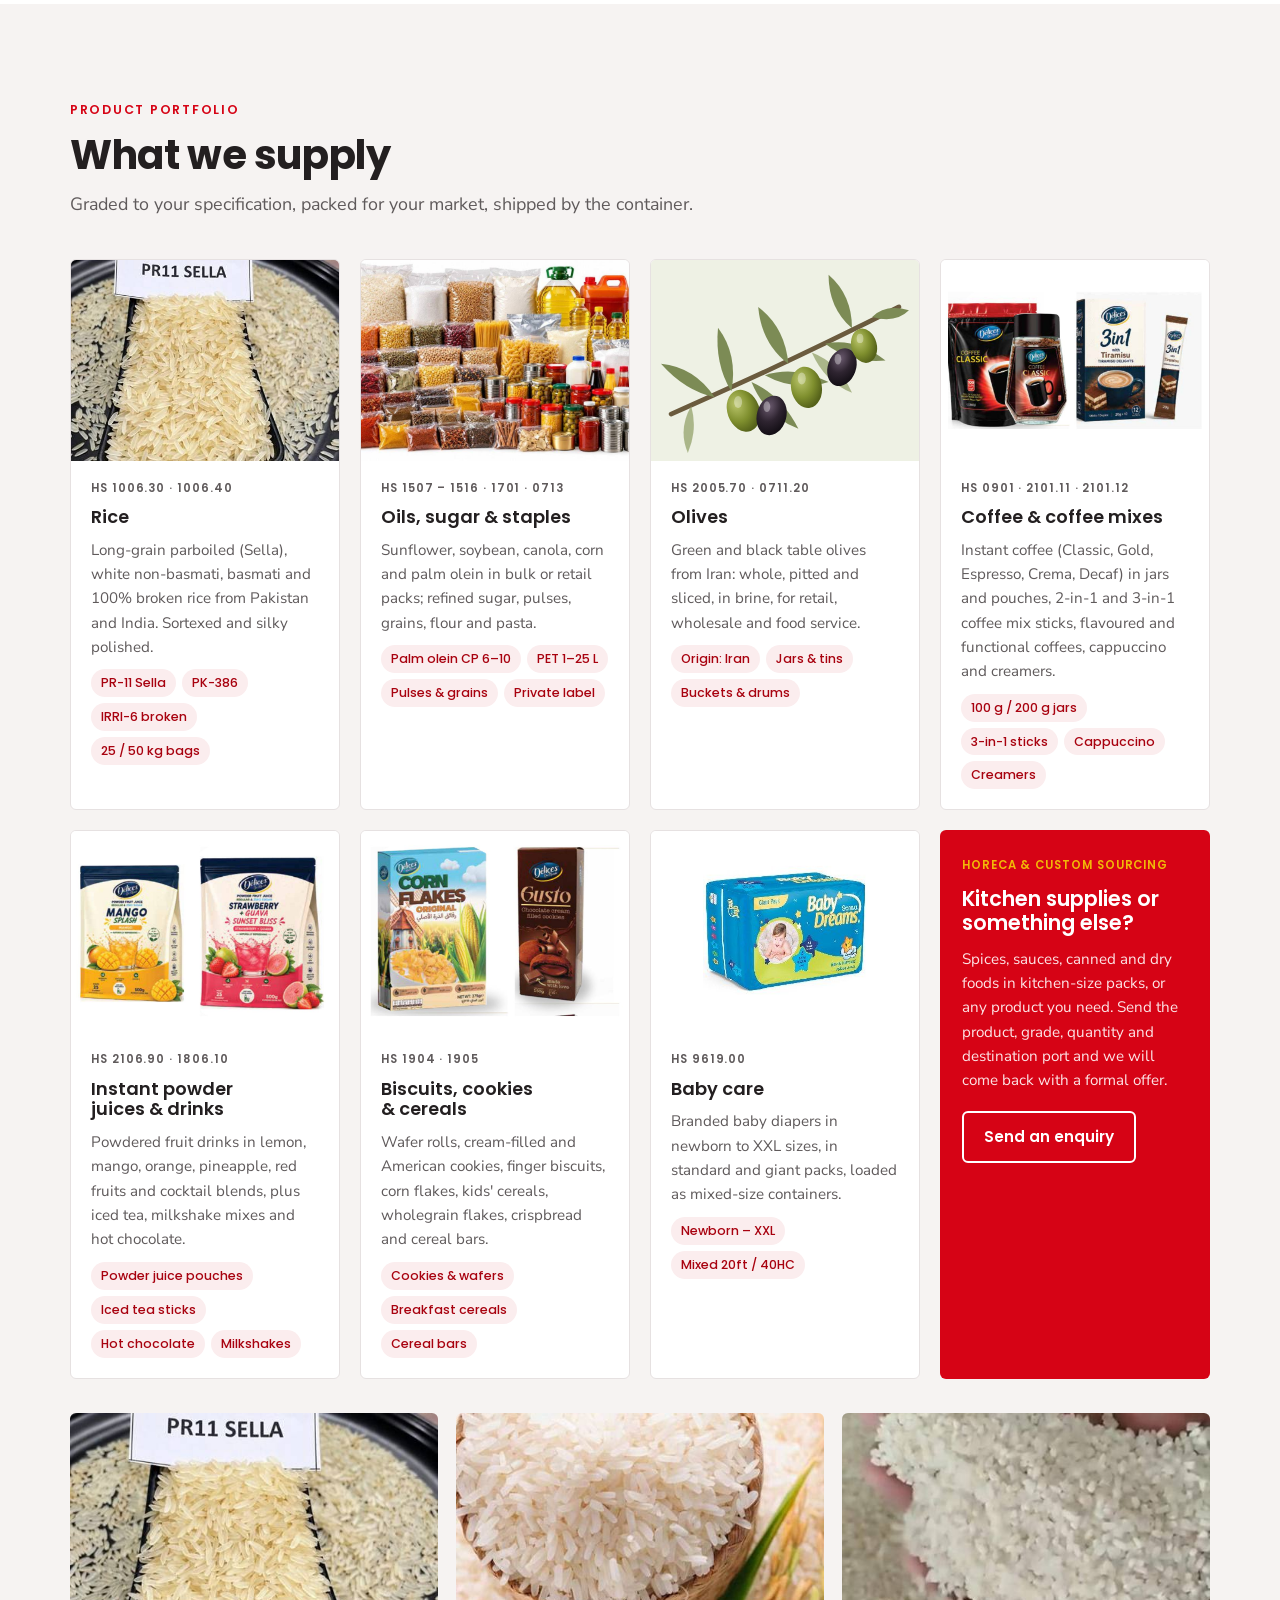
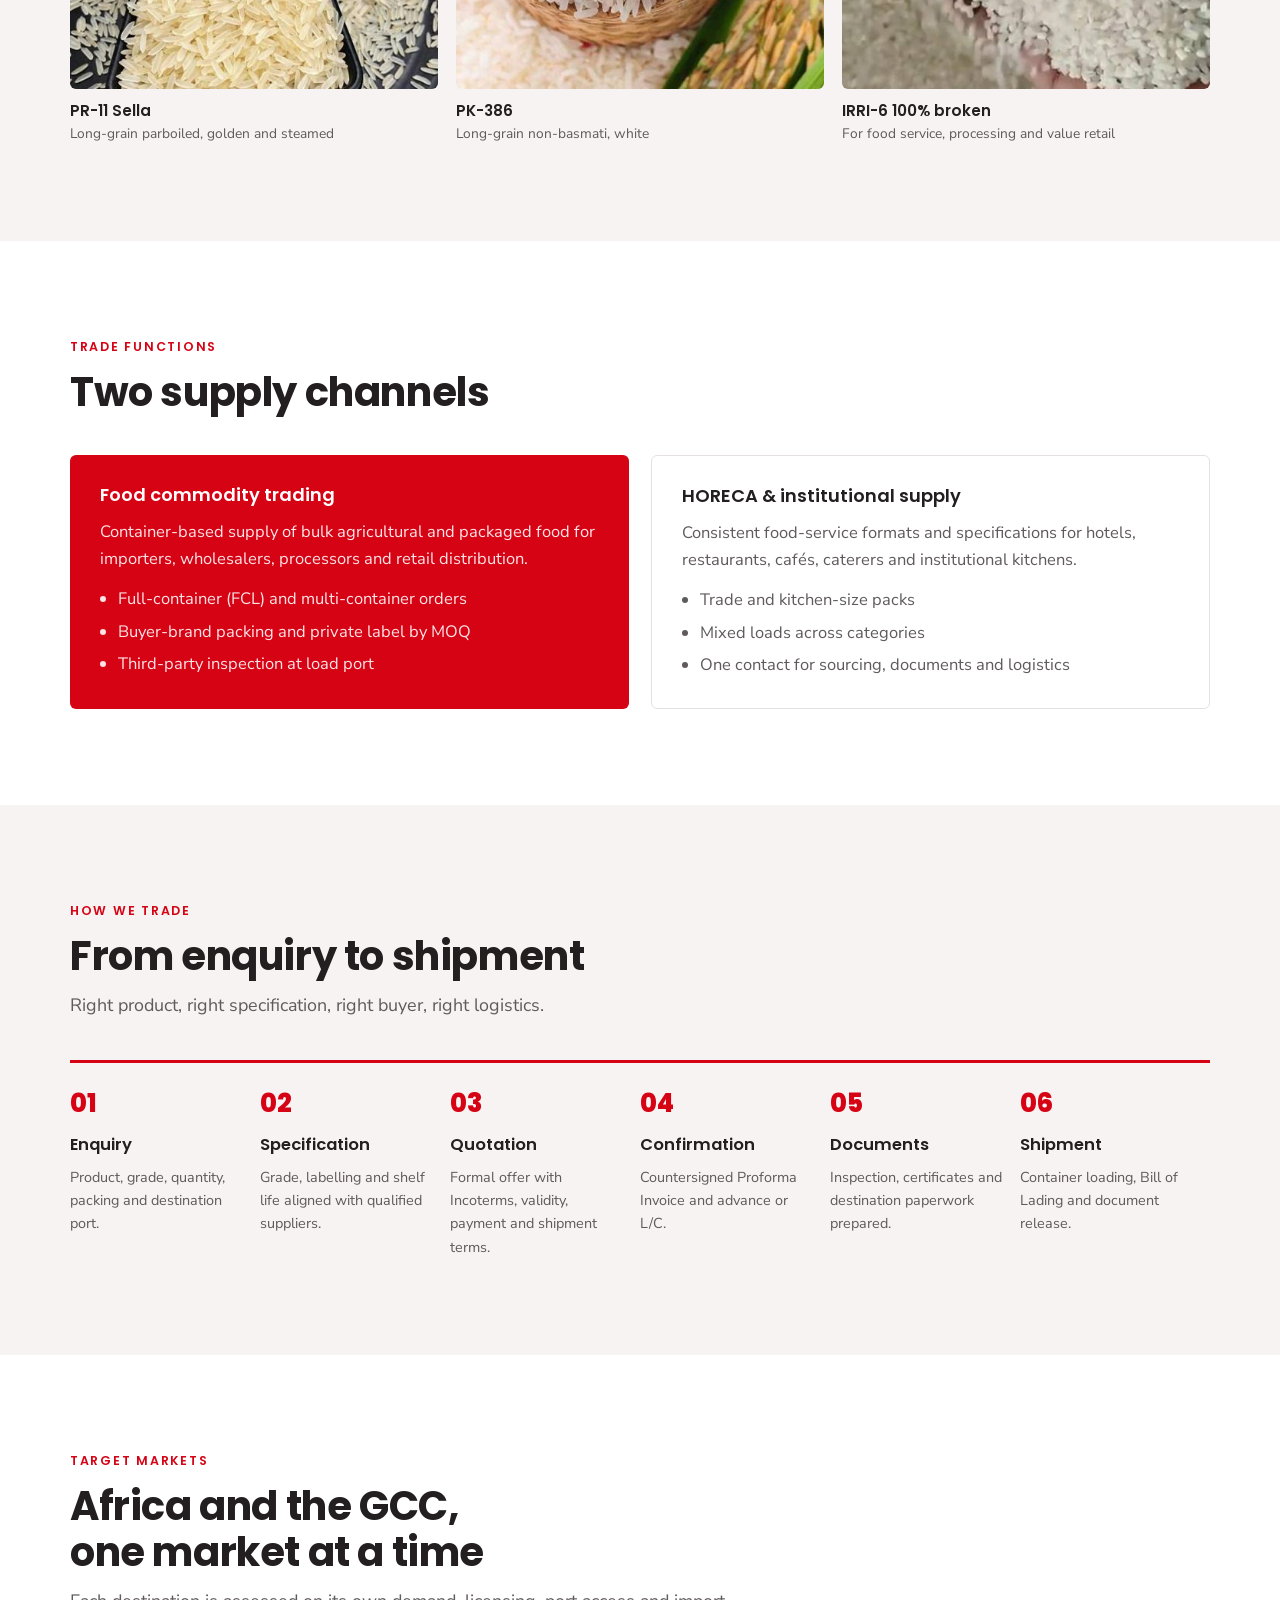
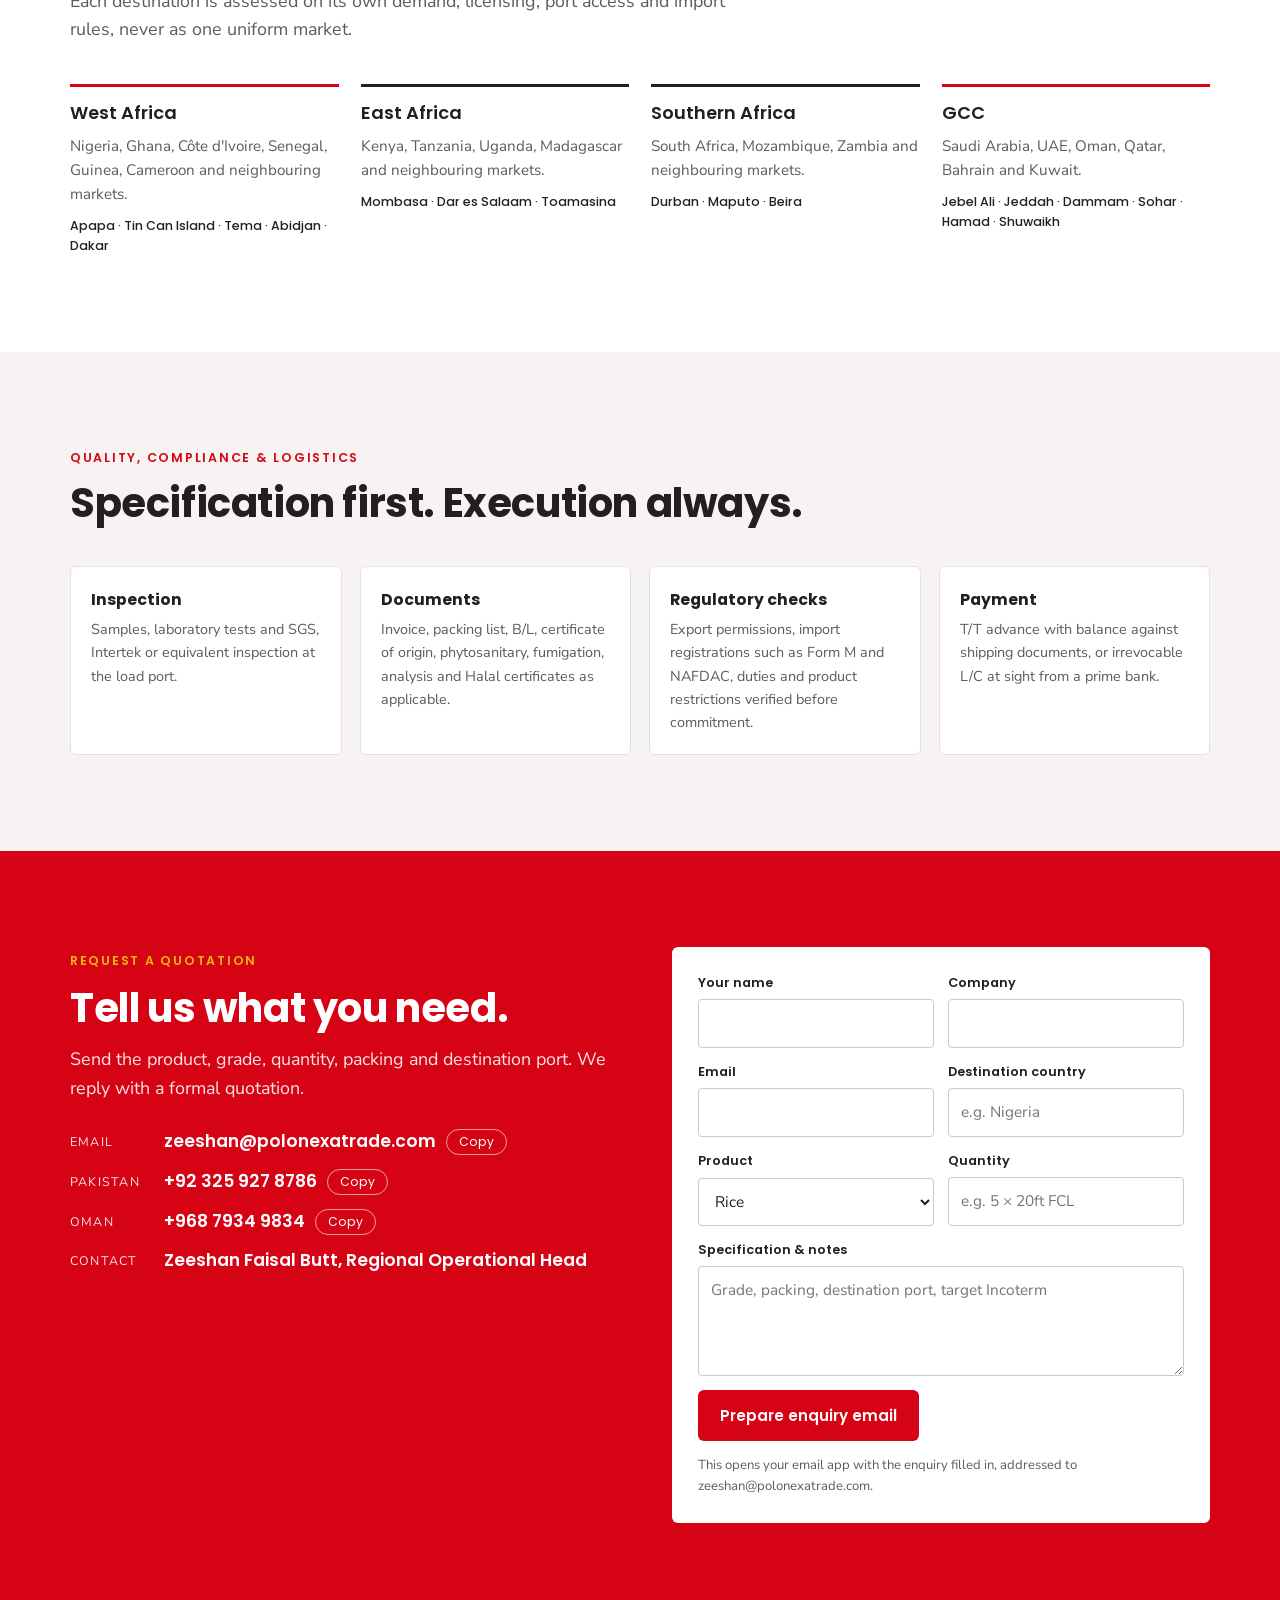
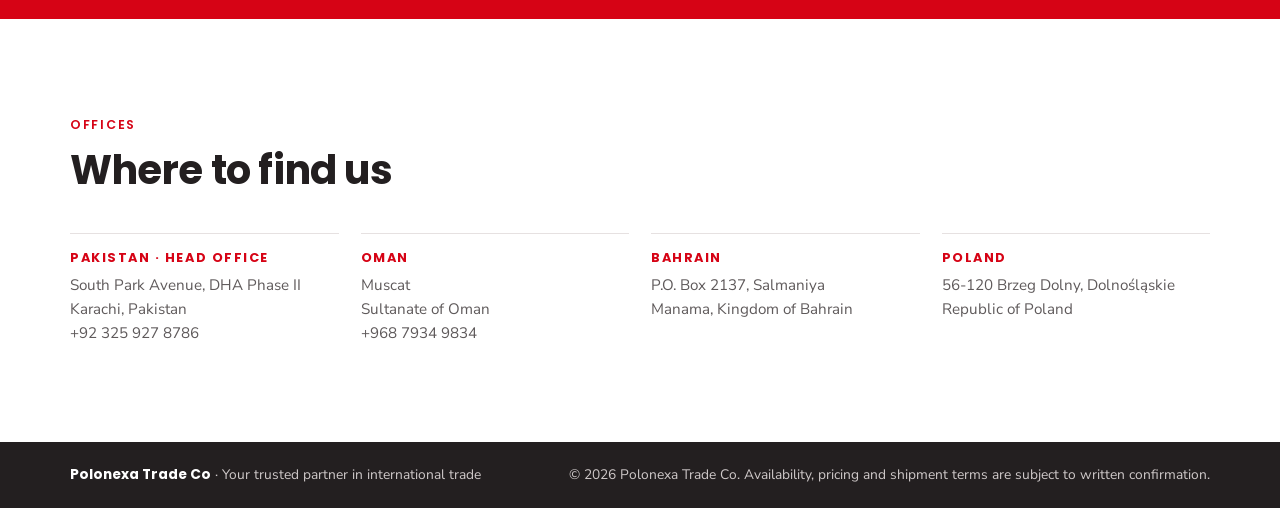
==== commit 490fb37e: "Update main heading" ====
--- a/index.html
+++ b/index.html
@@ -226,7 +226,7 @@
     <div class="photo" role="img" aria-label="Ripe rice field at harvest"></div>
     <div class="wrap">
       <span class="eyebrow" style="color:var(--gold)">International food commodities · Import &amp; export</span>
-      <h1>Bridging Asian supply and <span>African &amp; GCC demand.</span></h1>
+      <h1>Bridging Asian Supplies to <span>Global Demands.</span></h1>
       <p>Polonexa Trade Co sources rice, edible oils, olives, staples, coffee, instant powder juices, biscuits and baby-care products from qualified mills and manufacturers, and ships them to importers, wholesalers and distributors across Africa and the GCC.</p>
       <div class="ctas">
         <a class="btn btn-red" href="#contact">Request a quotation</a>
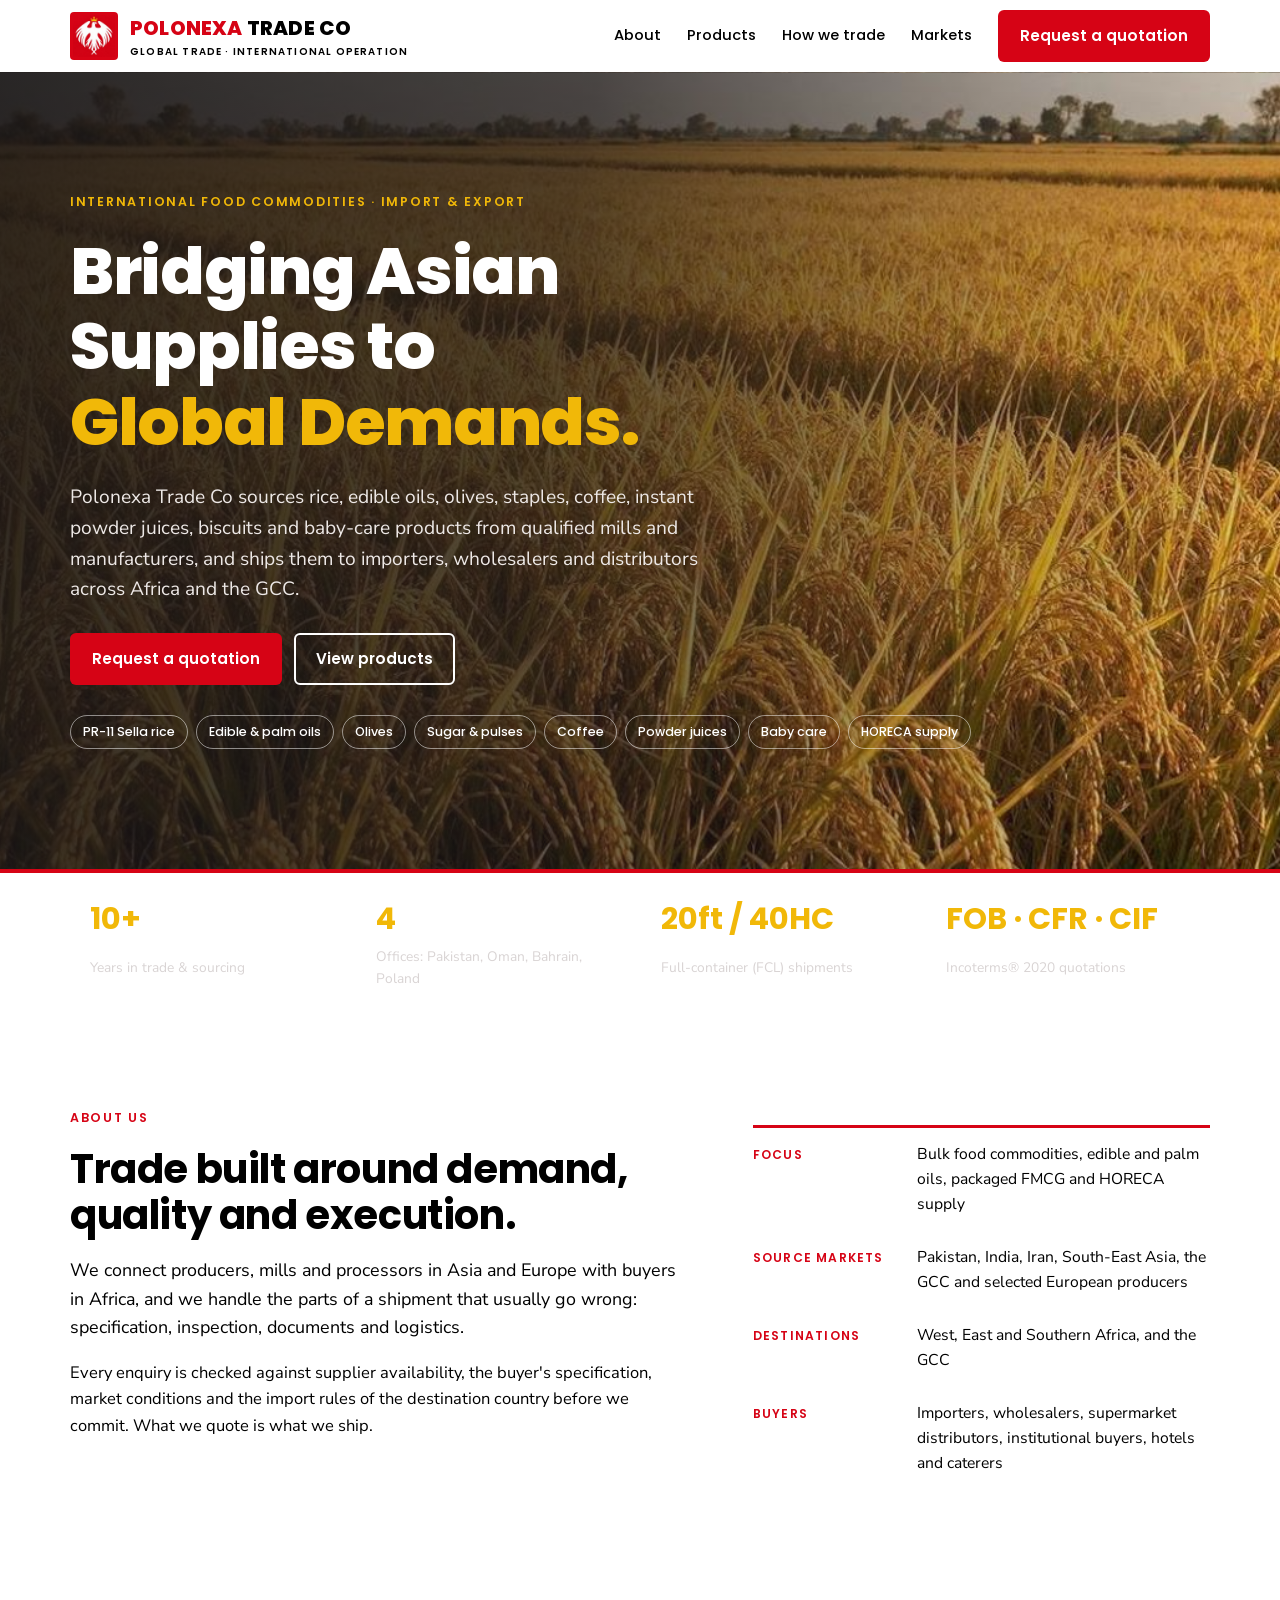
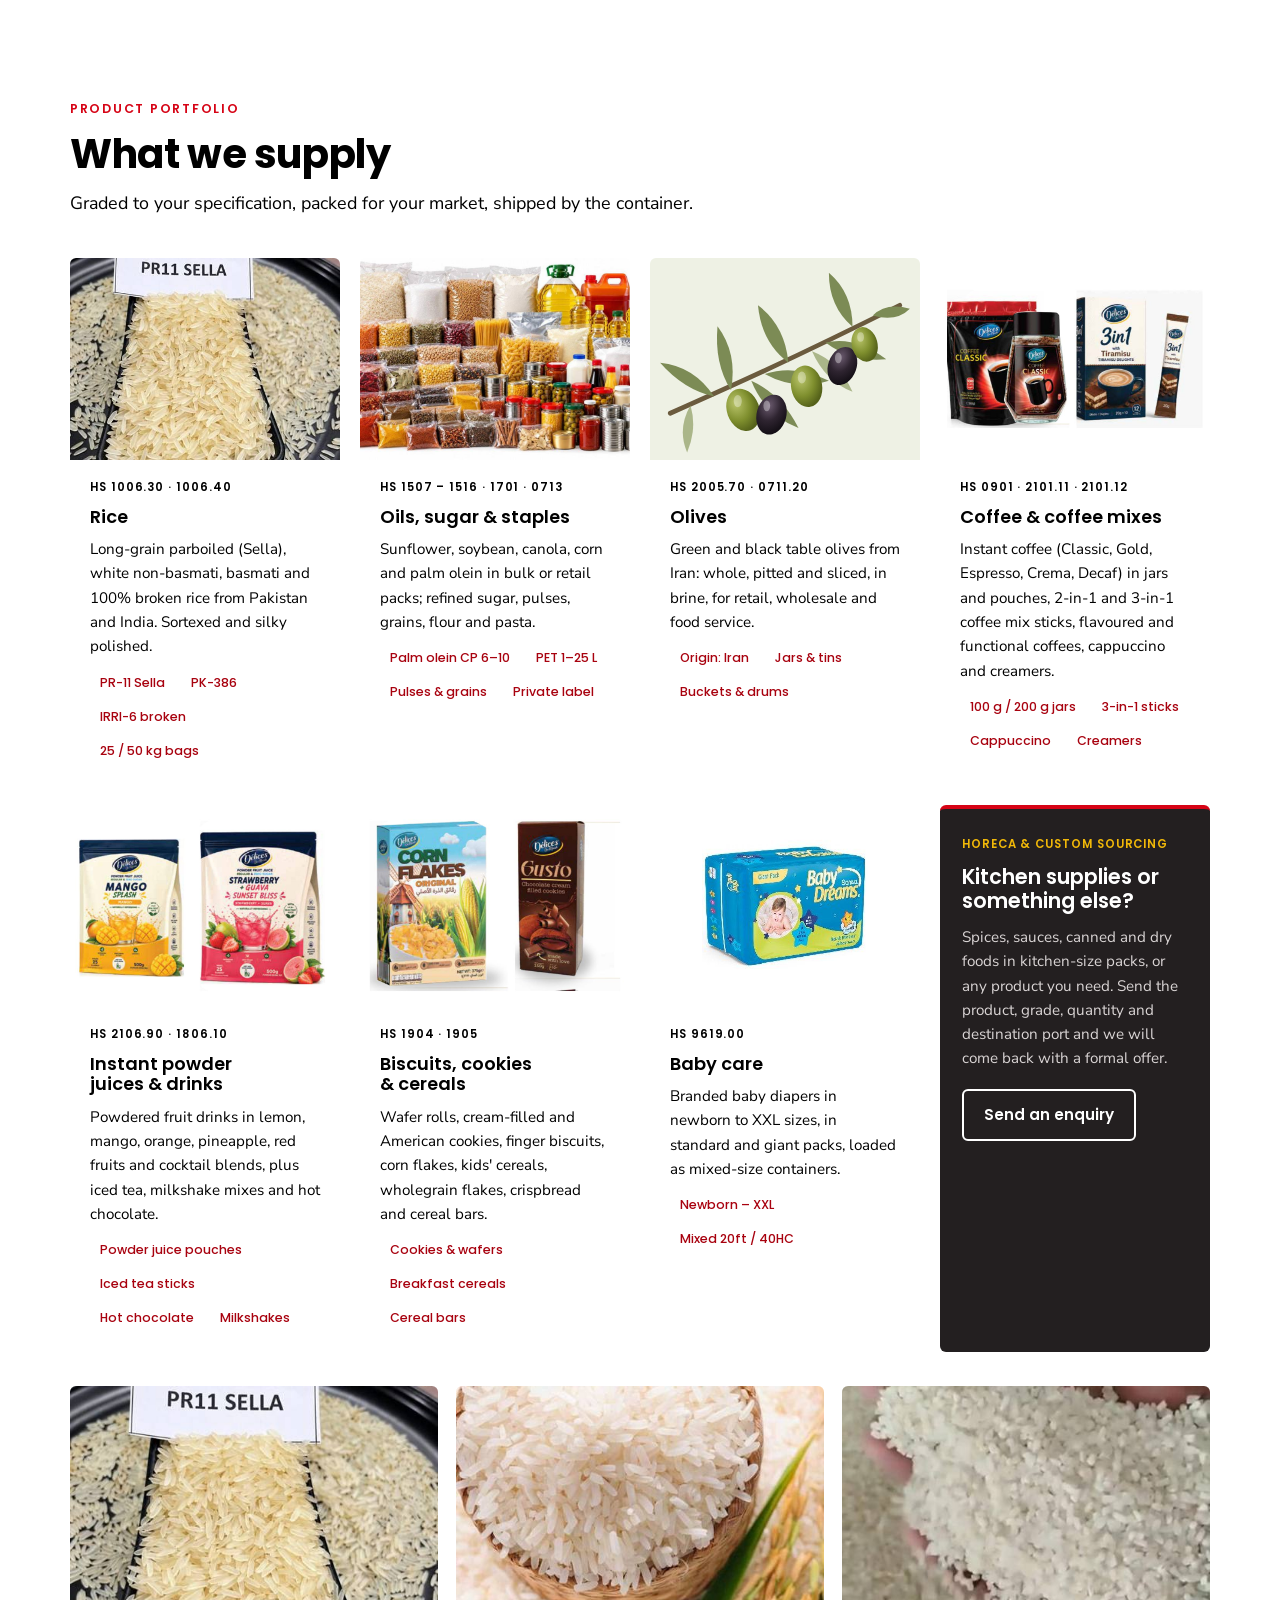
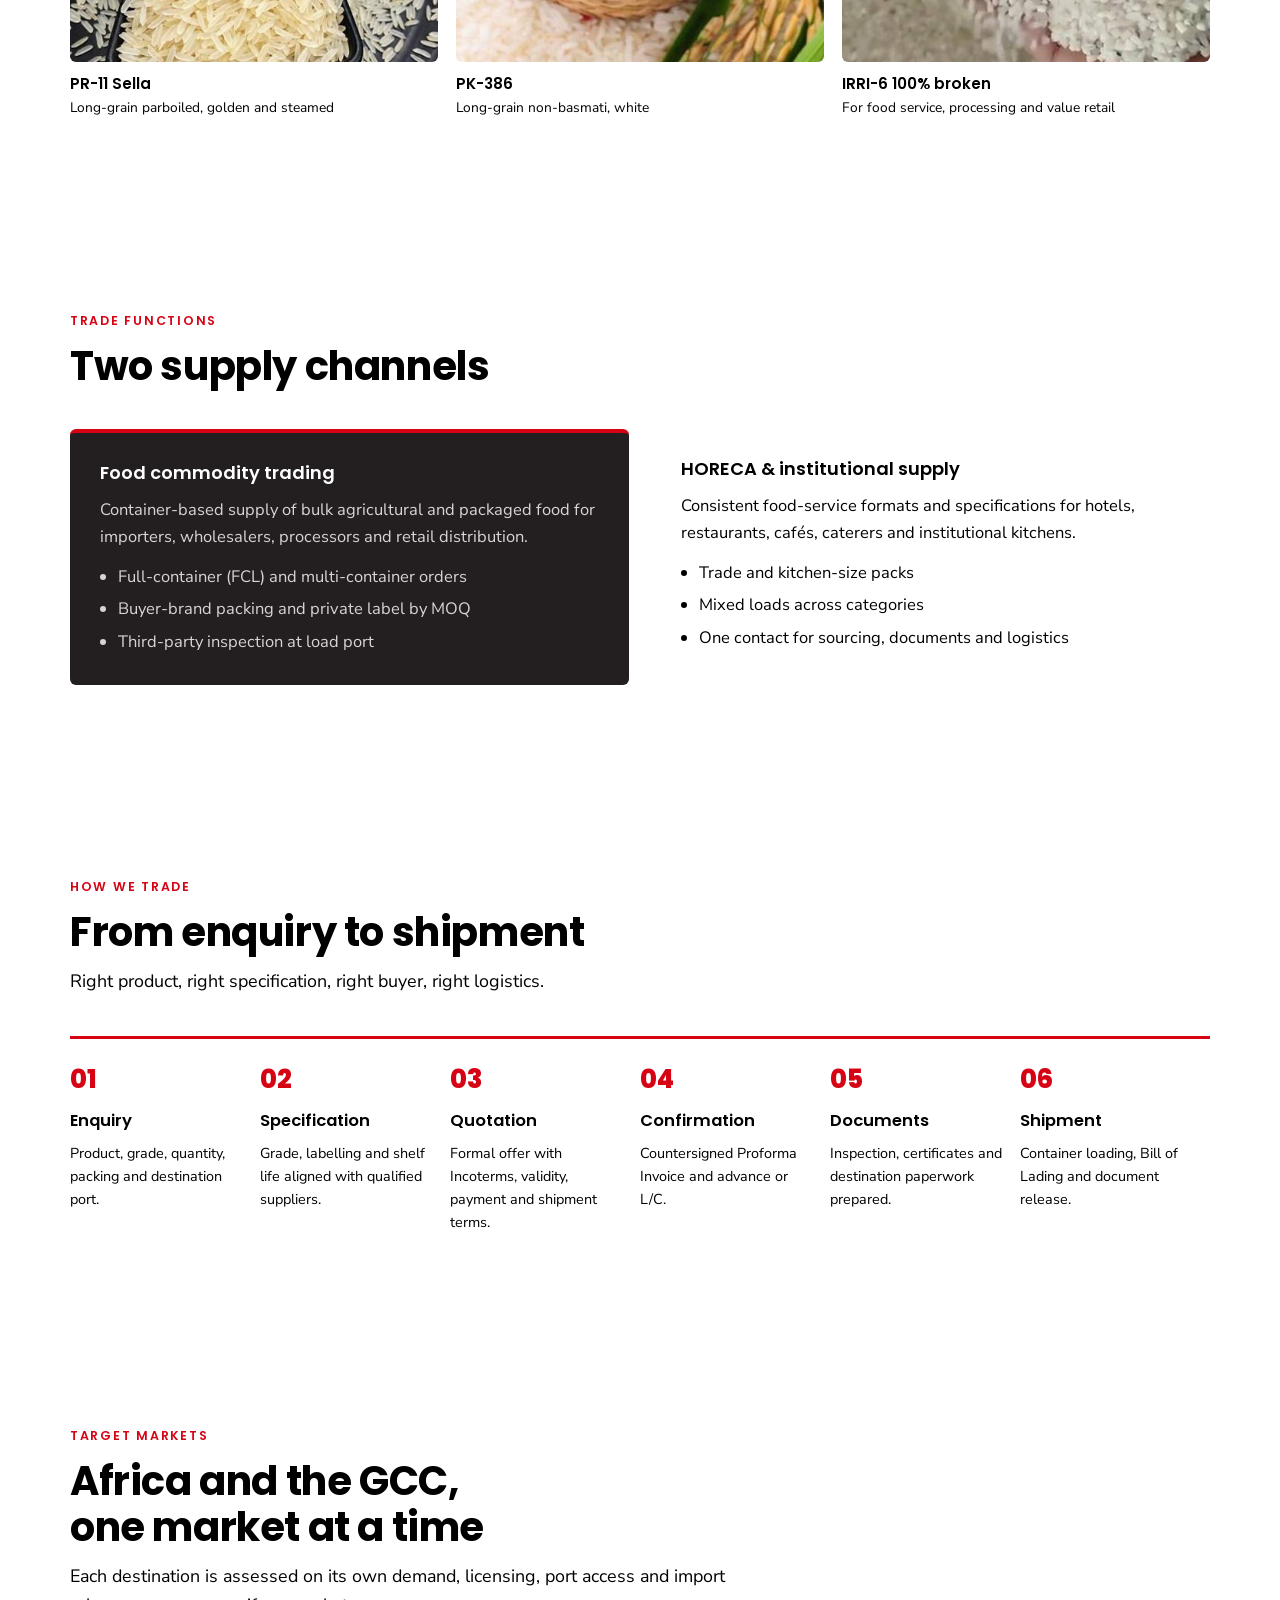
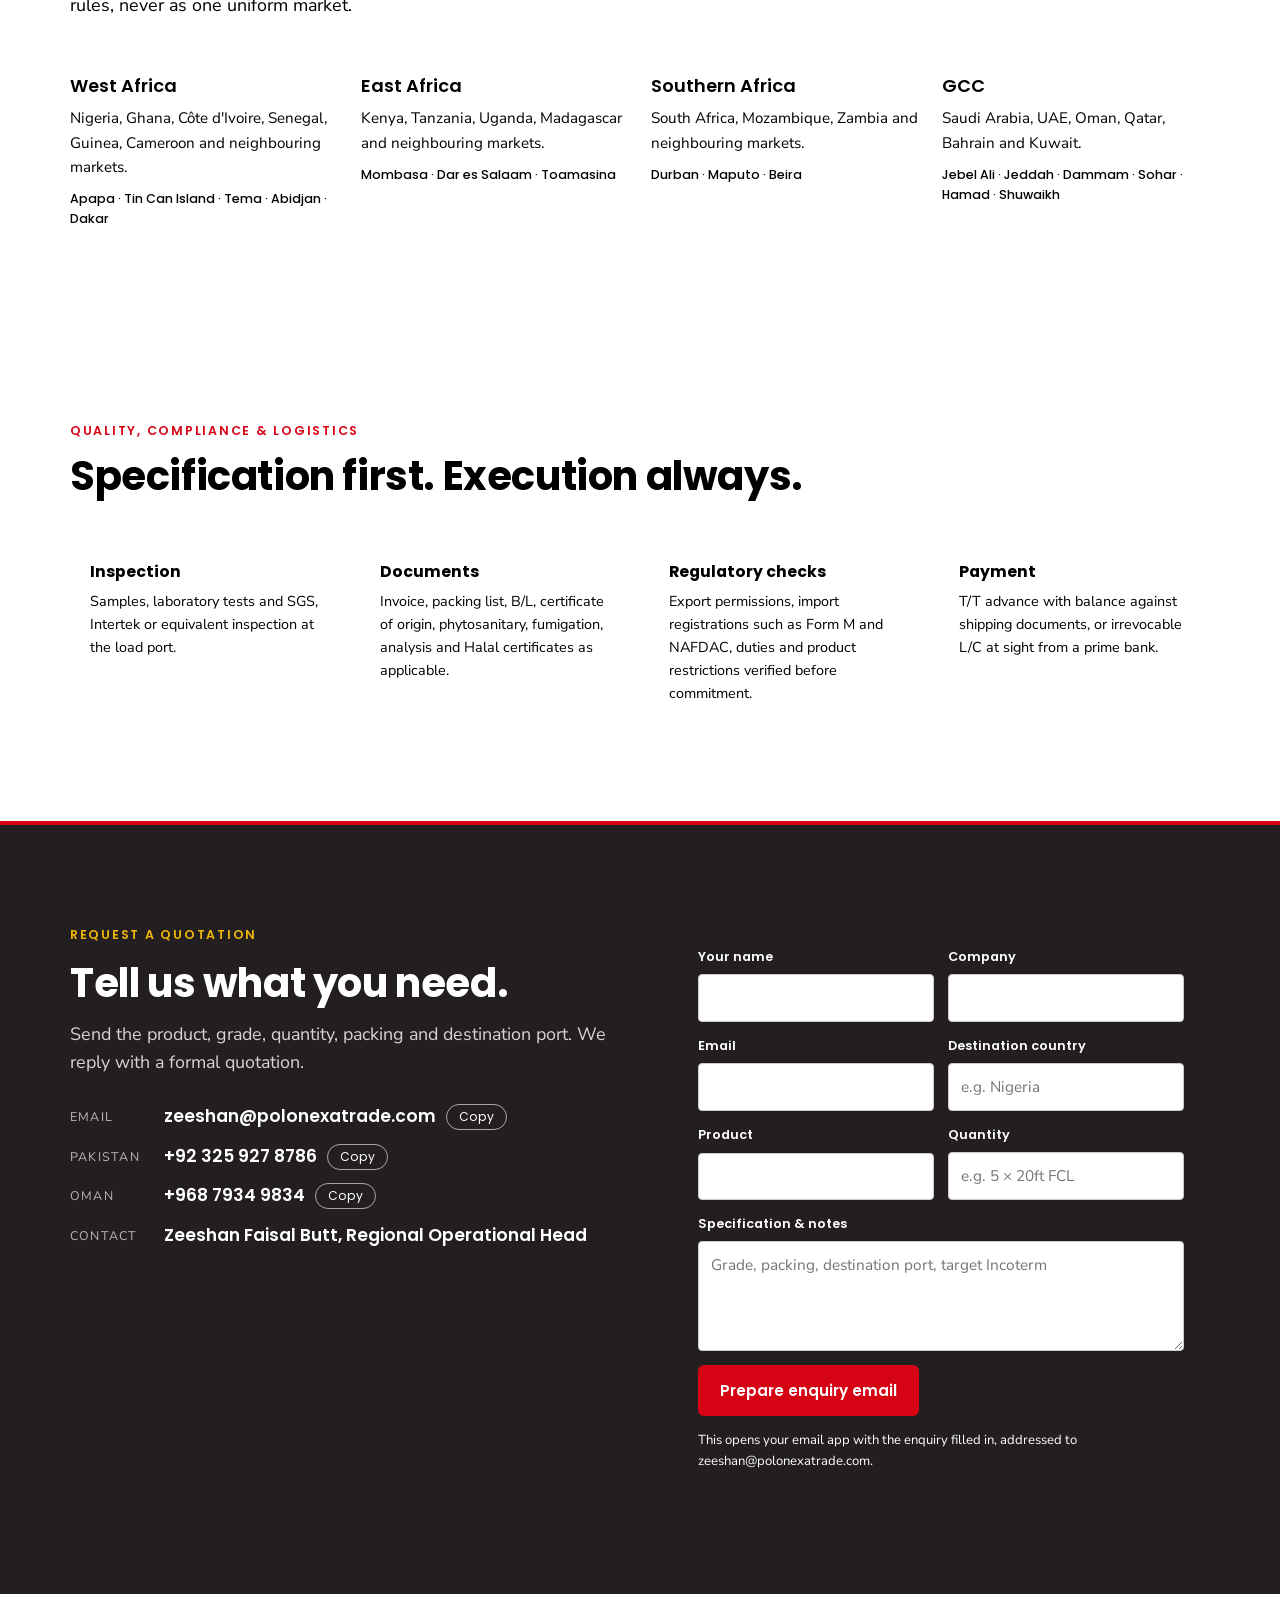
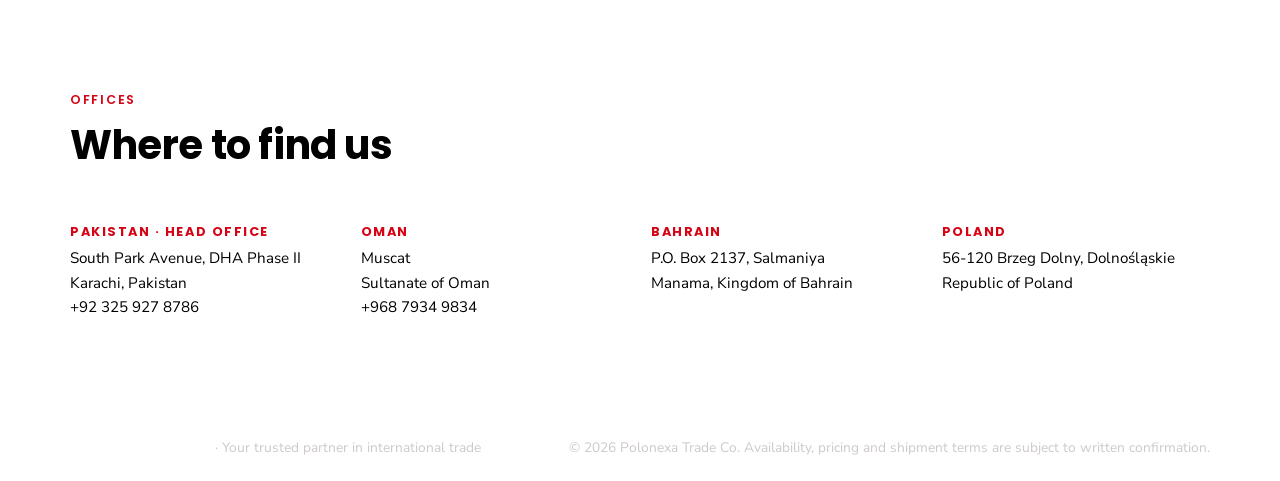
==== commit 402908b0: "Remove unused CSS variables from index.html Removed unused CSS variables related to colors." ====
--- a/index.html
+++ b/index.html
@@ -10,11 +10,11 @@
 <link rel="preconnect" href="https://fonts.gstatic.com" crossorigin>
 <link rel="stylesheet" href="https://fonts.googleapis.com/css2?family=Poppins:wght@500;600;700;800&family=Nunito+Sans:opsz,wght@6..12,400;6..12,600;6..12,700&display=swap">
 <style>
+  .hero{background:#1E1B1C !important;border-bottom:4px solid #D60315} .hero .photo::after{background:linear-gradient(100deg,rgba(24,21,22,.90) 0%,rgba(24,21,22,.74) 42%,rgba(24,21,22,.30) 75%,rgba(0,0,0,.05) 100%) !important} .hero p{color:#EDE8E6 !important} .hero .ctas .btn-red{background:#D60315 !important;color:#fff !important} .cta-tile{background:#231F20 !important;border-top:4px solid #D60315} .cta-tile p{color:#D9D4D4 !important} .panel.red{background:#231F20 !important;border-top:4px solid #D60315} .panel.red p,.panel.red li{color:#D9D4D4 !important} .contact{background:#231F20 !important;border-top:4px solid #D60315} .contact .lead{color:#D9D4D4 !important} .reach .k{color:#BDB6B6 !important}
 /* Layout: red brand bar + photographic hero, then alternating white / warm-grey bands; a "trade lane" route strip is the signature element. */
 :root{
   color-scheme: light;
   --red:#D60315; --red-deep:#A8020F; --gold:#F1B808;
-  --ink:#231F20; --muted:#5F5A5B; --line:#E6E1E1; --paper:#FFFFFF; --band:#F6F3F2; --tint:#FBEDEE;
   --display:"Poppins", "Segoe UI", Arial, sans-serif;
   --body:"Nunito Sans", "Segoe UI", Arial, sans-serif;
   --wrap:1180px; --r:6px;
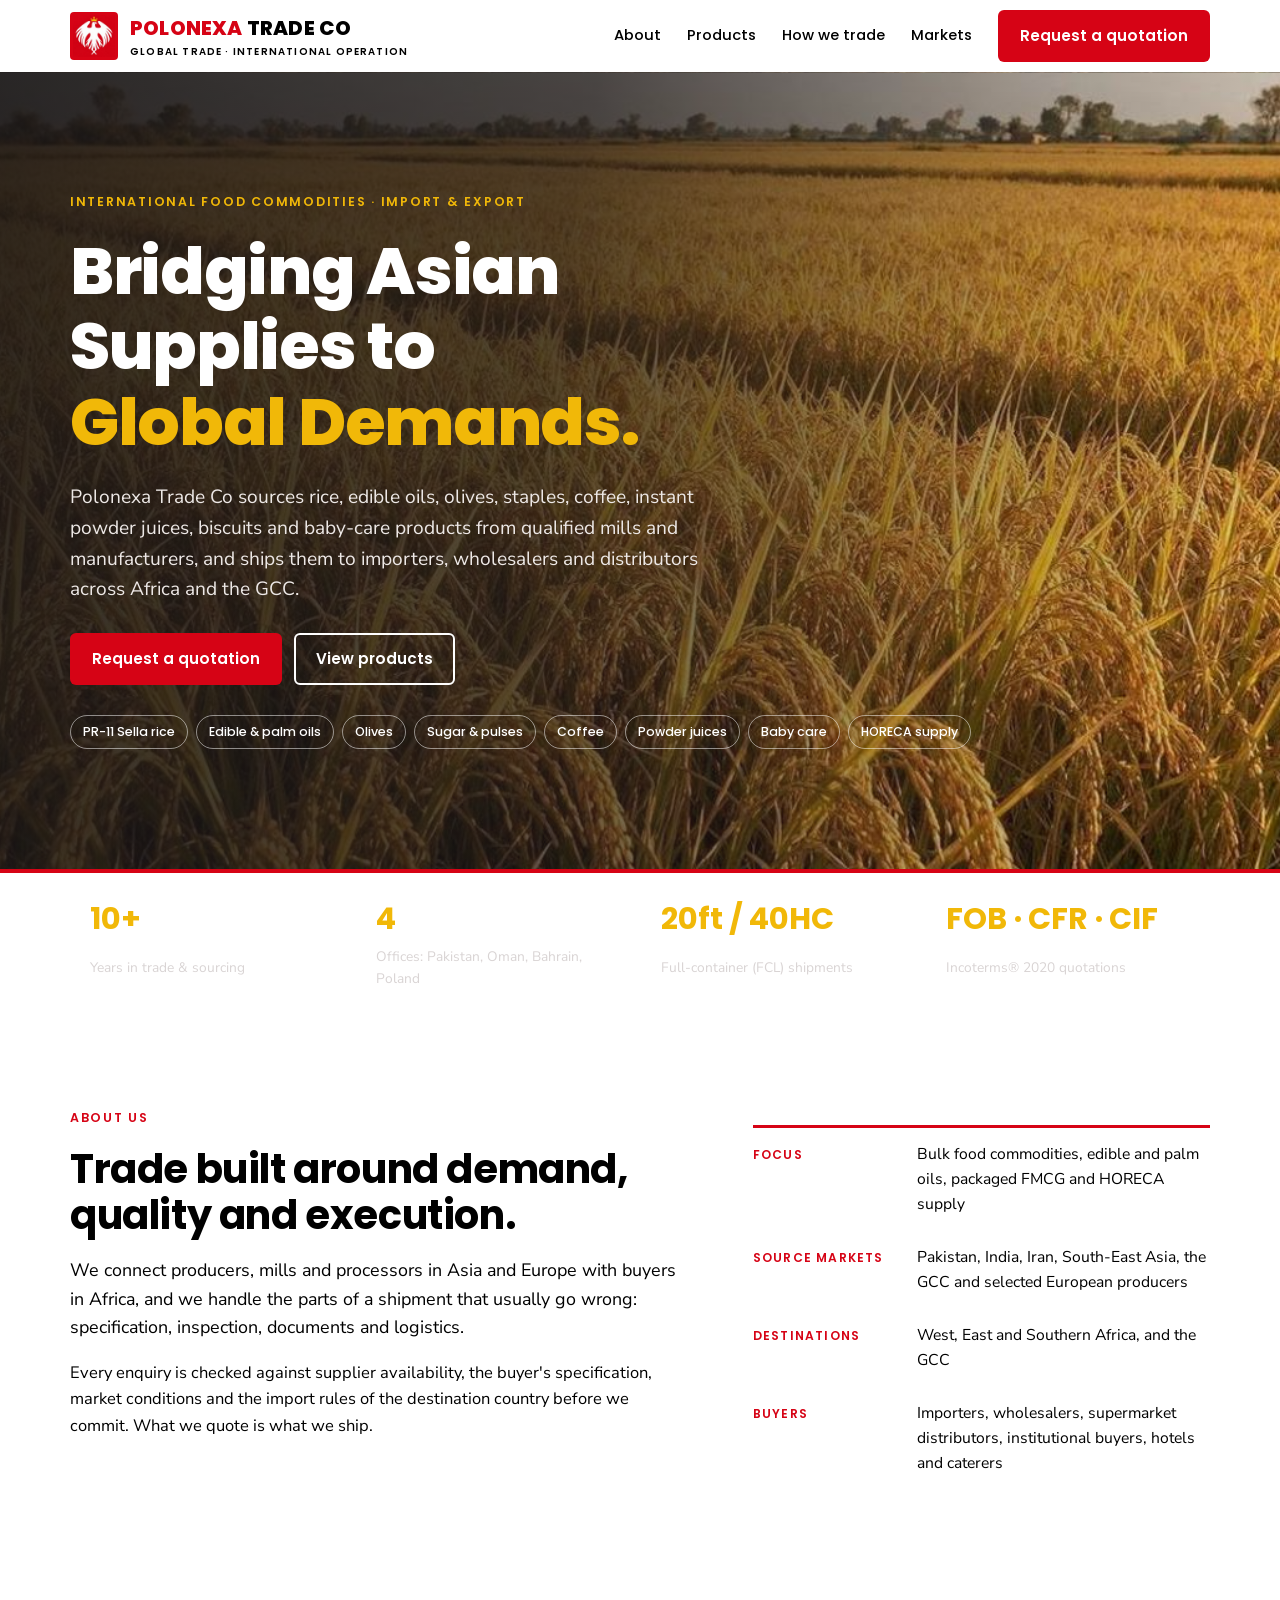
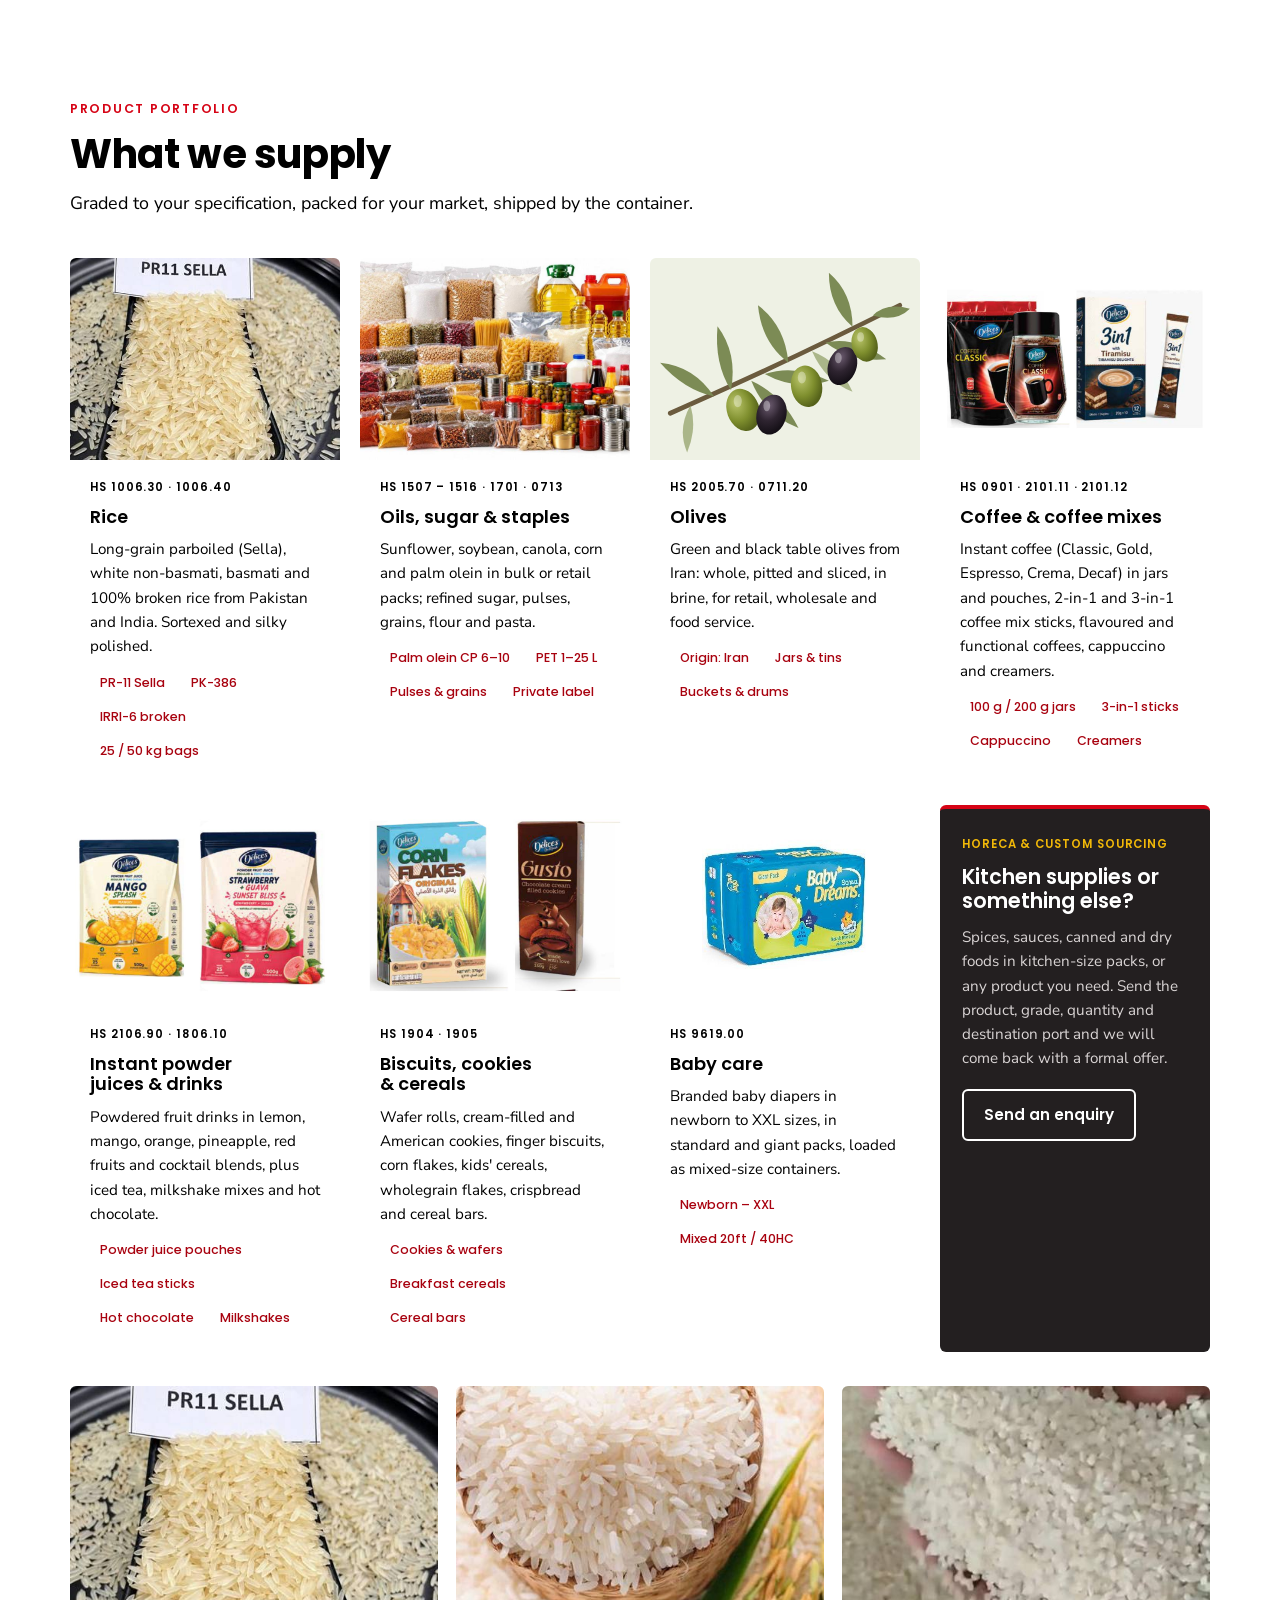
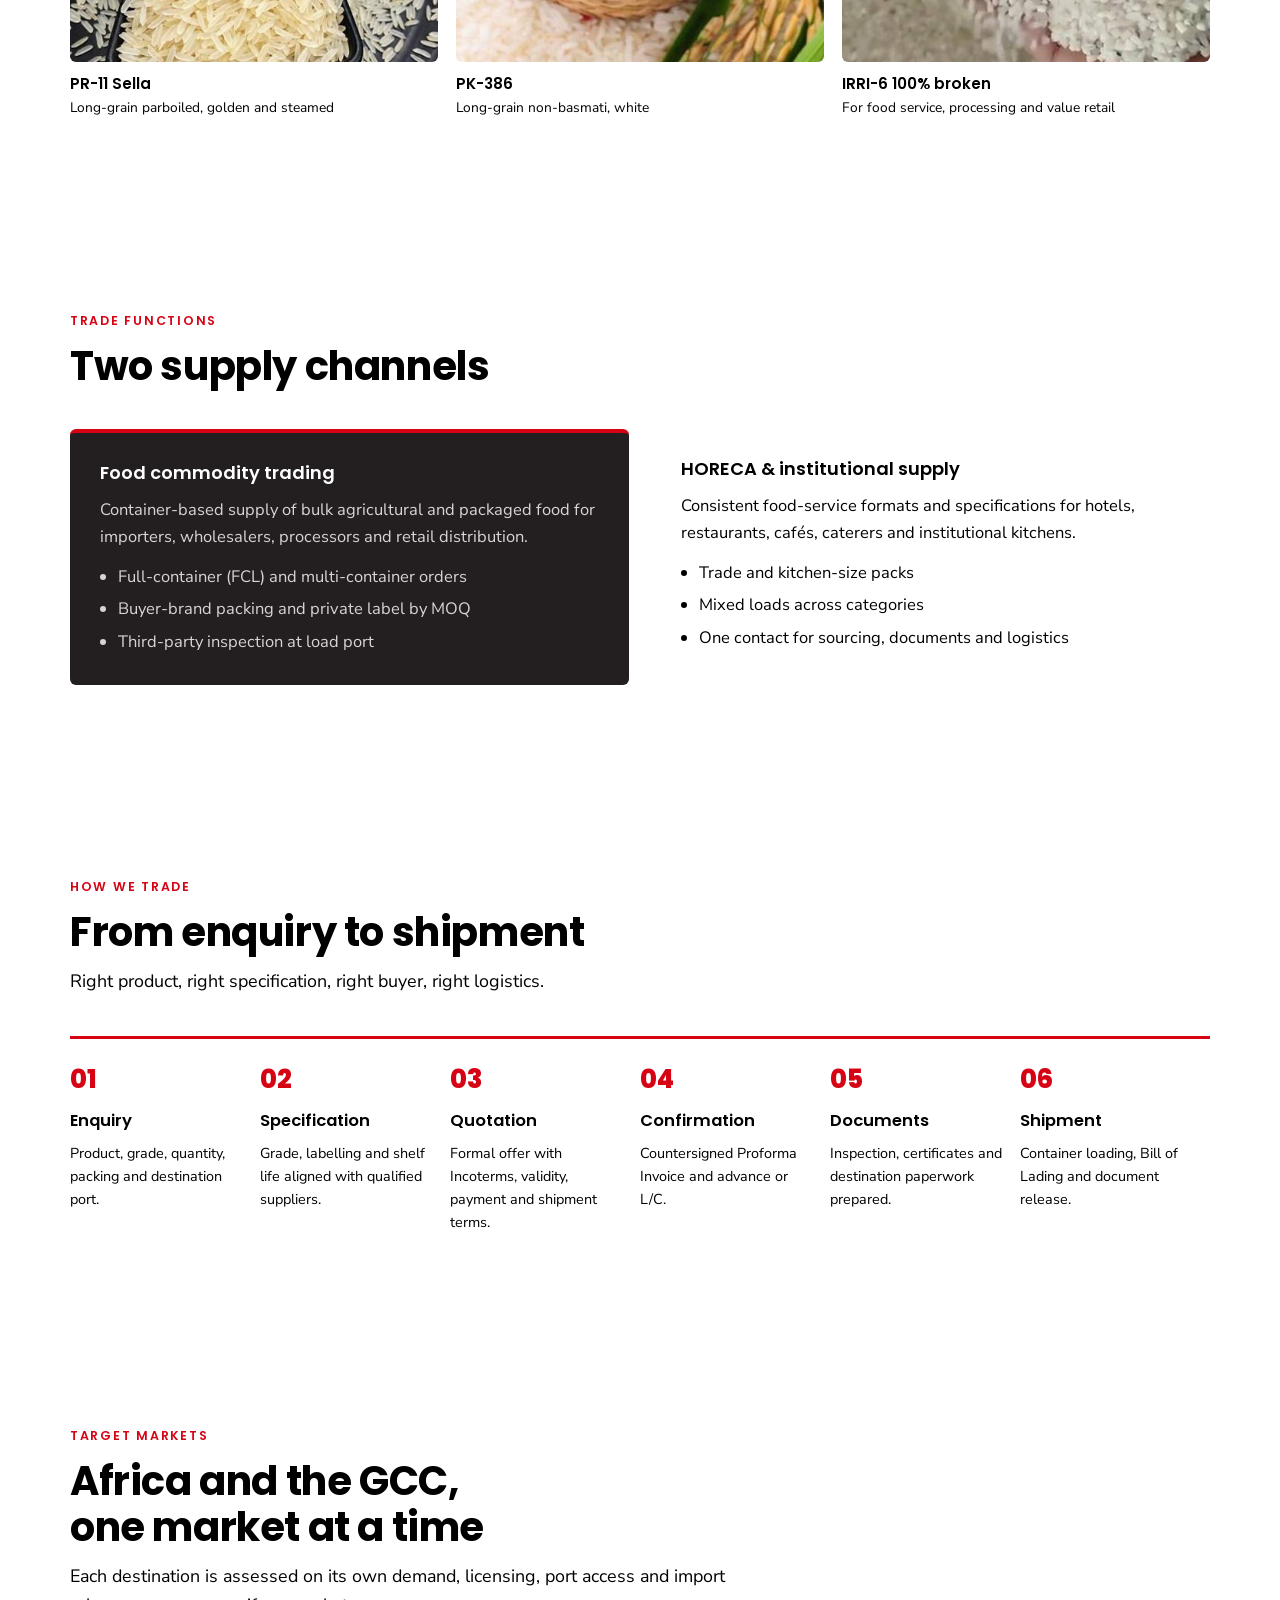
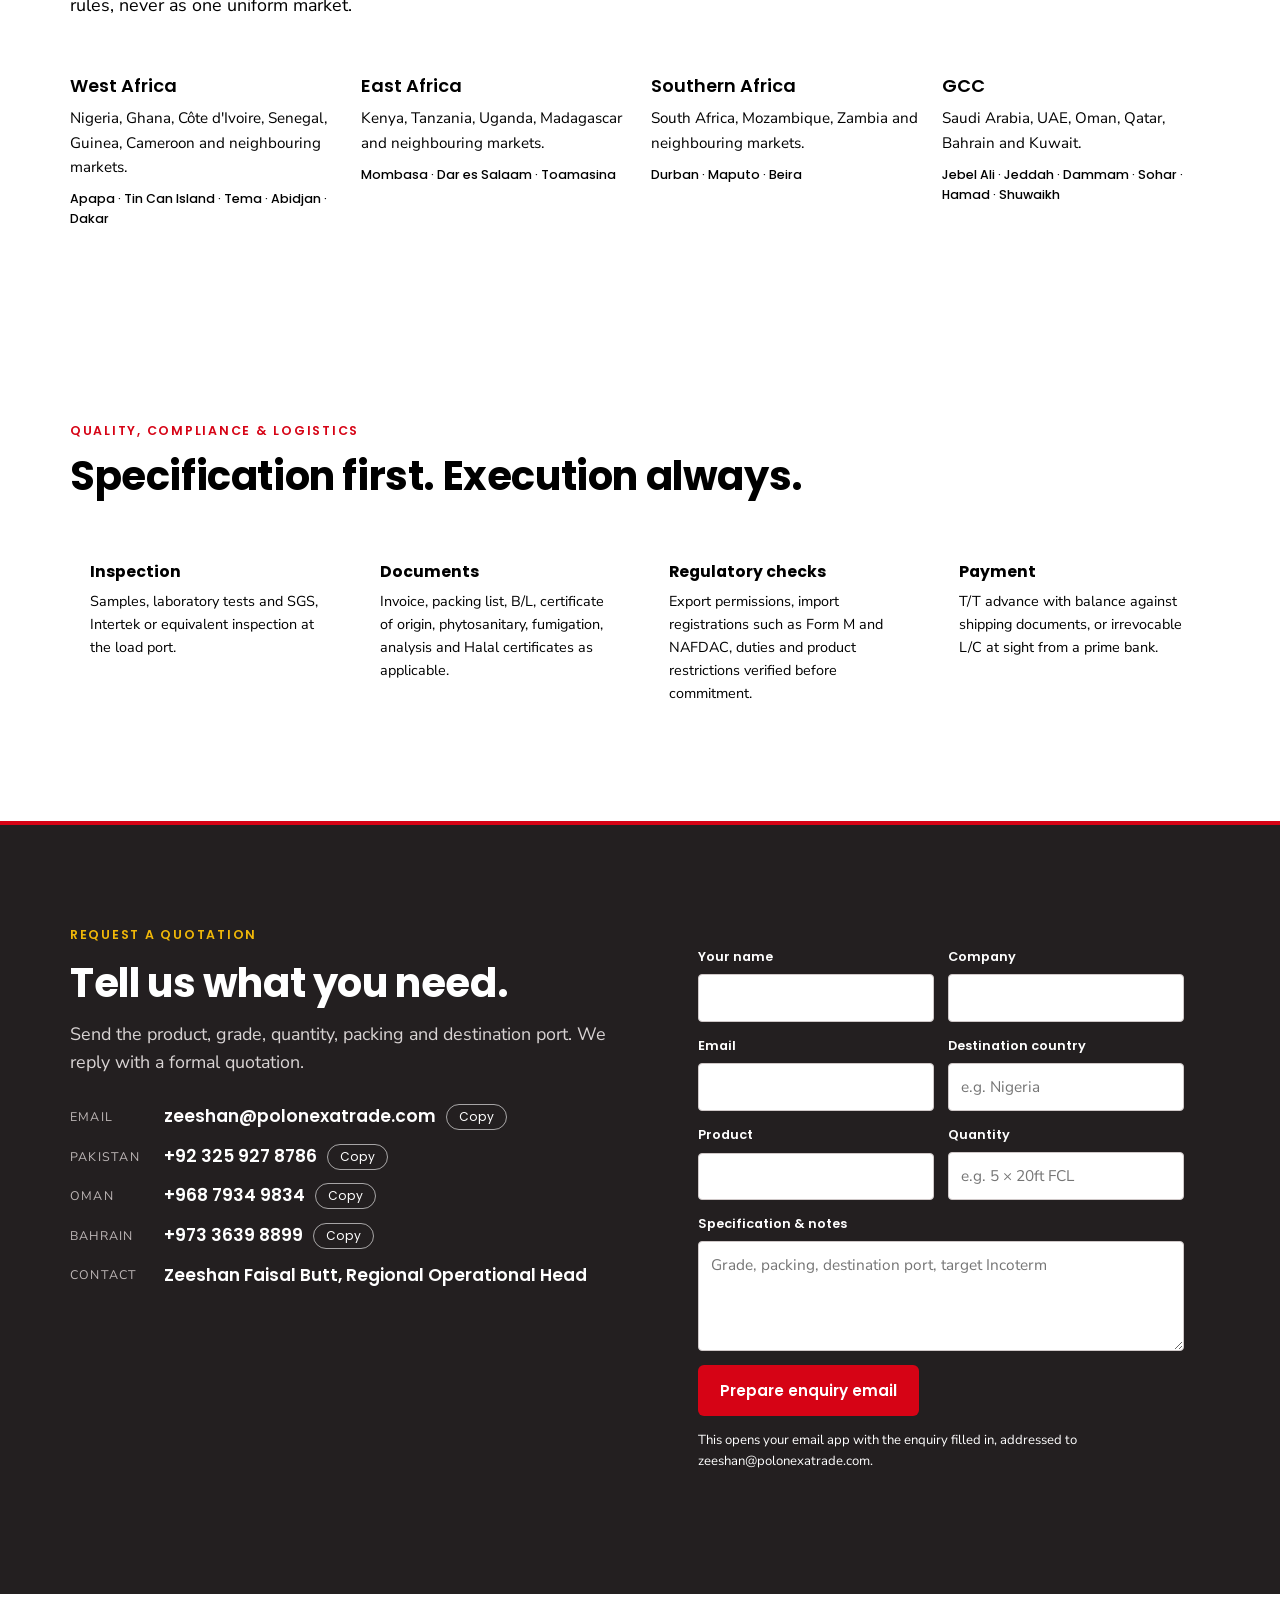
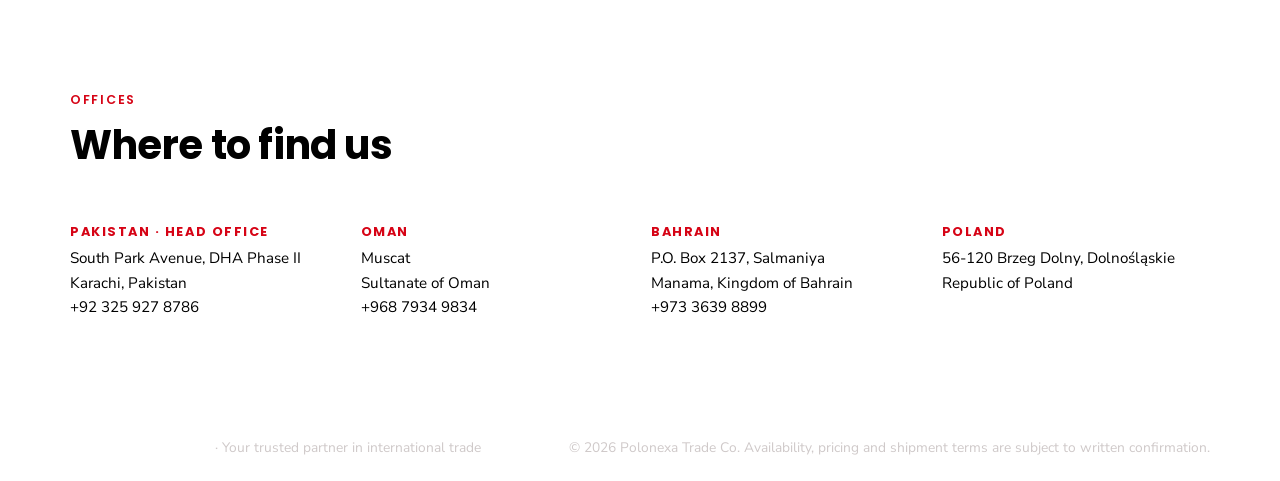
==== commit a9c513eb: "Update contact information for Oman and Bahrain" ====
--- a/index.html
+++ b/index.html
@@ -451,7 +451,7 @@
         <div class="reach">
           <div><span class="k">Email</span><span class="v" id="em">zeeshan@polonexatrade.com</span><button class="copy" data-copy="em" type="button">Copy</button></div>
           <div><span class="k">Pakistan</span><span class="v" id="ph">+92 325 927 8786</span><button class="copy" data-copy="ph" type="button">Copy</button></div>
-          <div><span class="k">Oman</span><span class="v" id="ph2">+968 7934 9834</span><button class="copy" data-copy="ph2" type="button">Copy</button></div>
+          <div><span class="k">Oman</span><span class="v" id="ph2">+968 7934 9834</span><button class="copy" data-copy="ph2" type="button">Copy</button></div><div><span class="k">Bahrain</span><span class="v" id="ph3">+973 3639 8899</span><button class="copy" data-copy="ph3" type="button">Copy</button></div>
           <div><span class="k">Contact</span><span class="v">Zeeshan Faisal Butt, Regional Operational Head</span></div>
         </div>
       </div>
@@ -487,7 +487,7 @@
       <div class="offices">
         <div class="office"><b>Pakistan · Head office</b><span>South Park Avenue, DHA Phase II<br>Karachi, Pakistan<br>+92 325 927 8786</span></div>
         <div class="office"><b>Oman</b><span>Muscat<br>Sultanate of Oman<br>+968 7934 9834</span></div>
-        <div class="office"><b>Bahrain</b><span>P.O. Box 2137, Salmaniya<br>Manama, Kingdom of Bahrain</span></div>
+        <div class="office"><b>Bahrain</b><span>P.O. Box 2137, Salmaniya<br>Manama, Kingdom of Bahrain<br>+973 3639 8899</span></div>
         <div class="office"><b>Poland</b><span>56-120 Brzeg Dolny, Dolnośląskie<br>Republic of Poland</span></div>
       </div>
     </div>
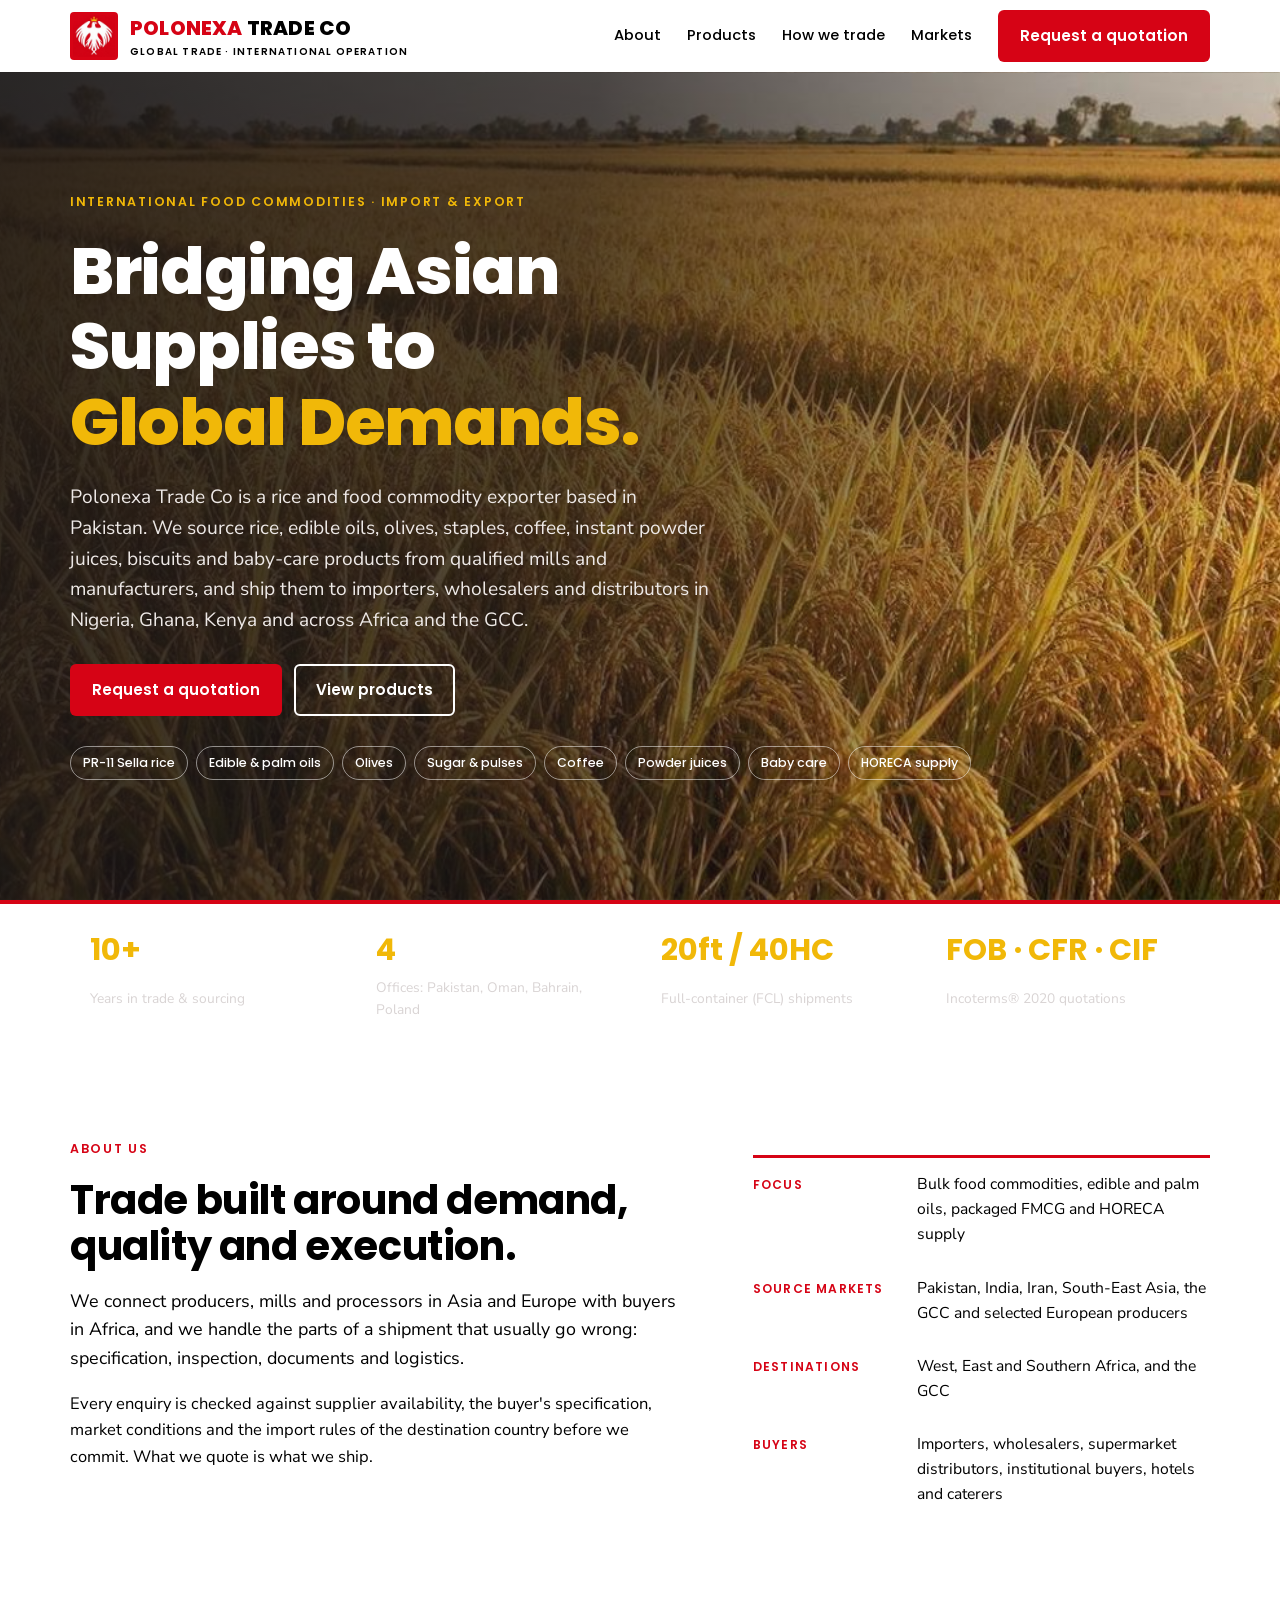
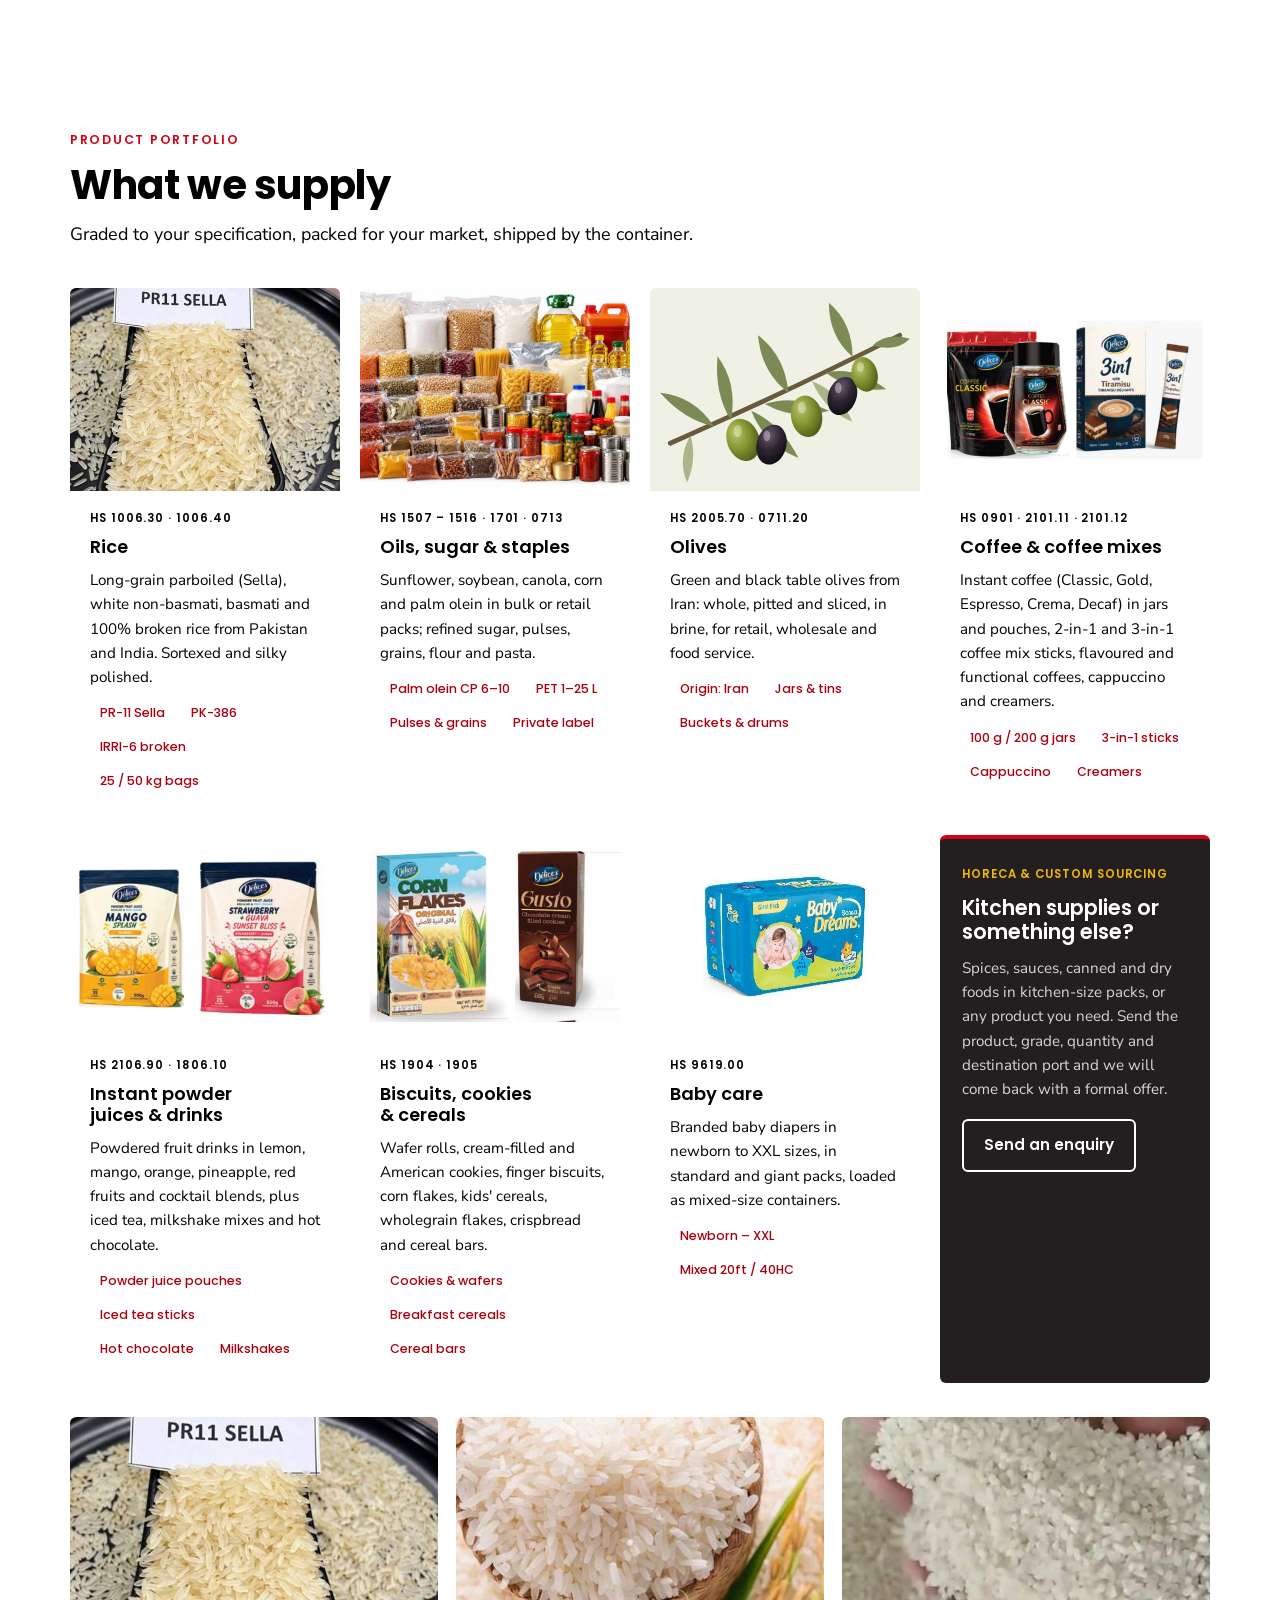
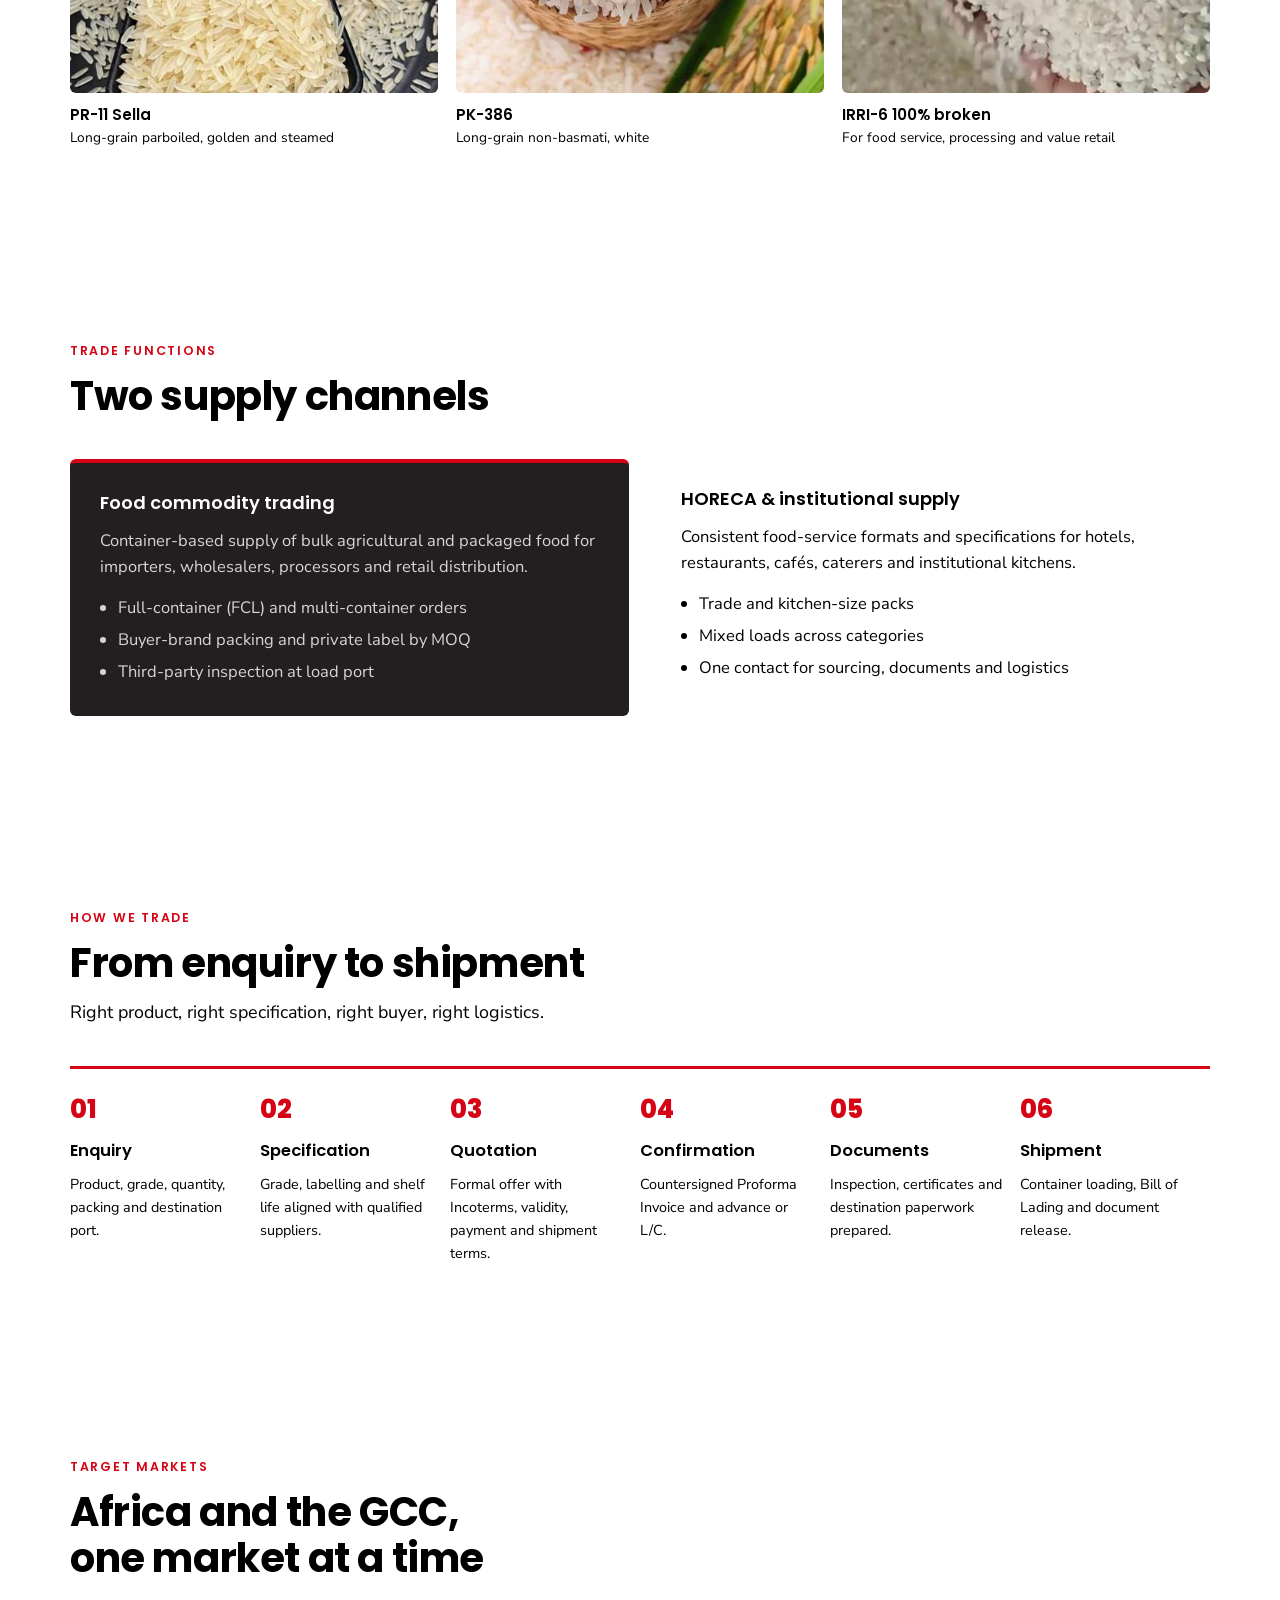
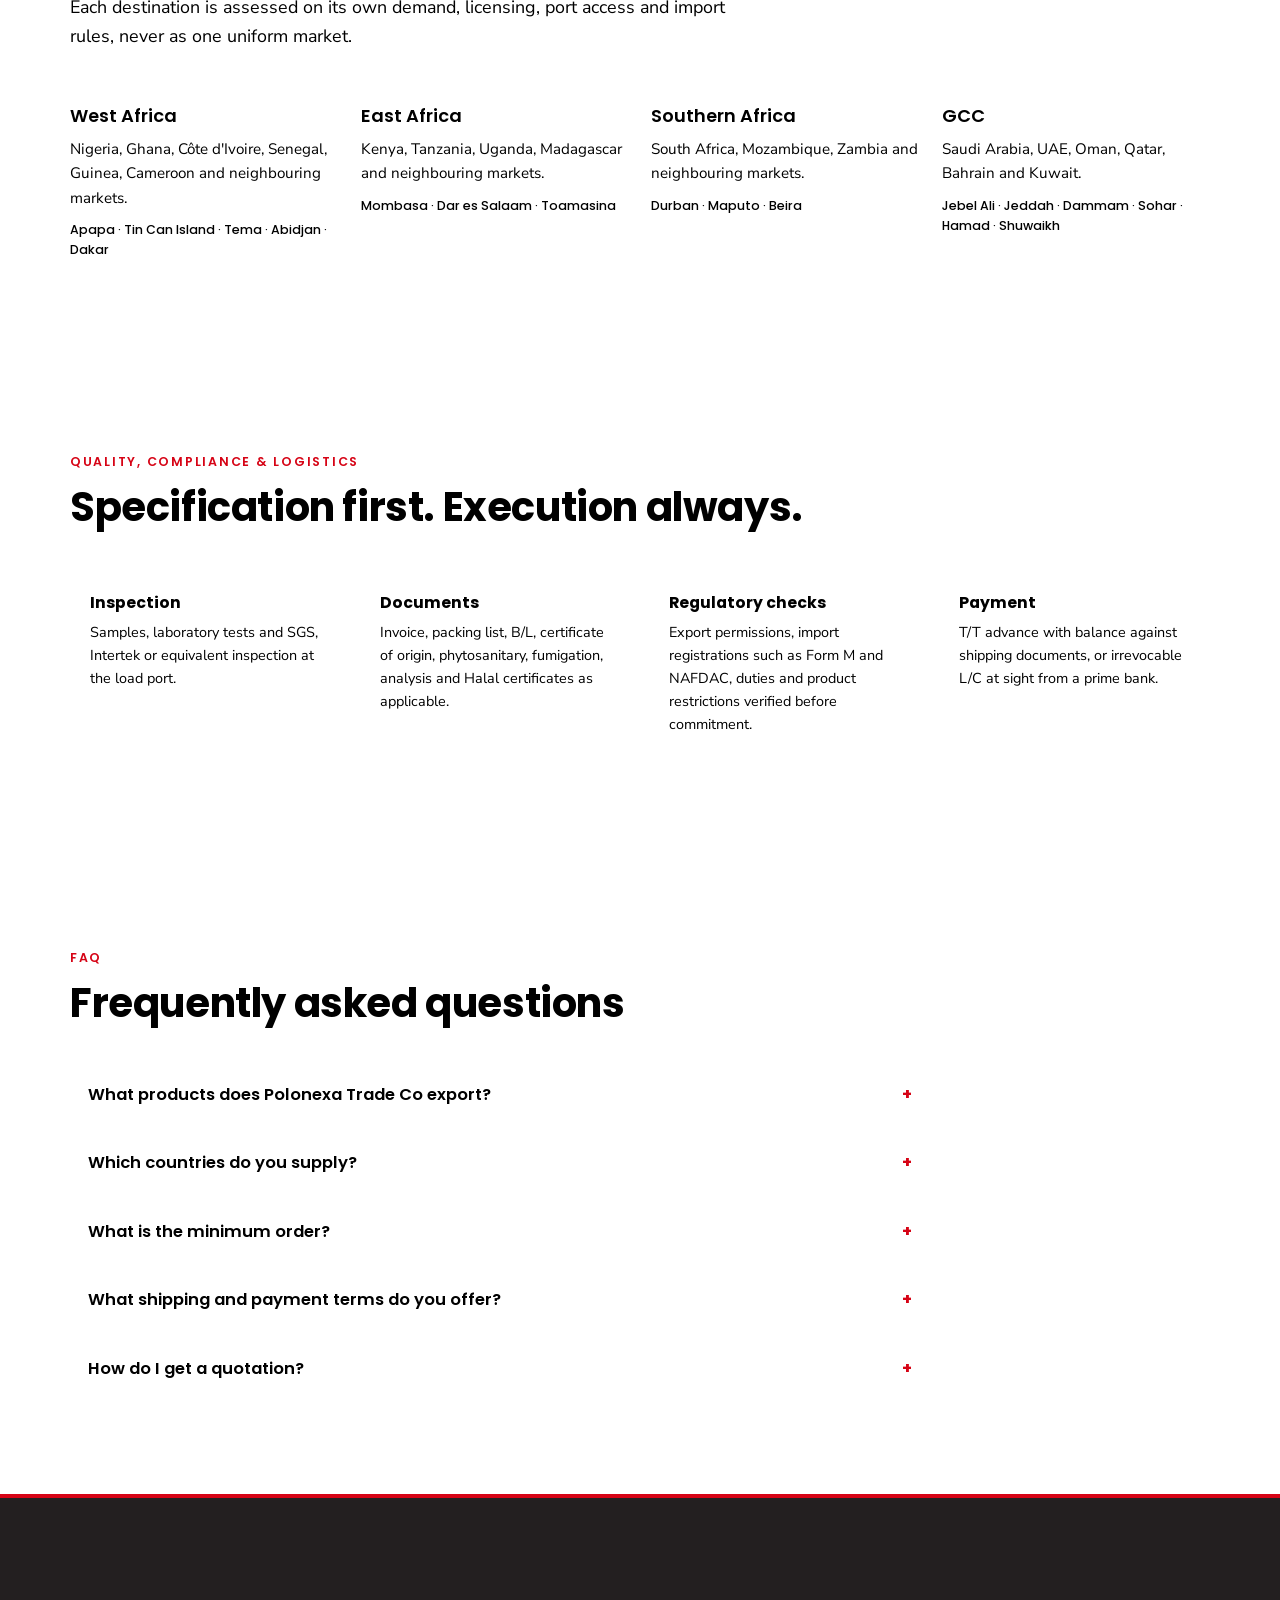
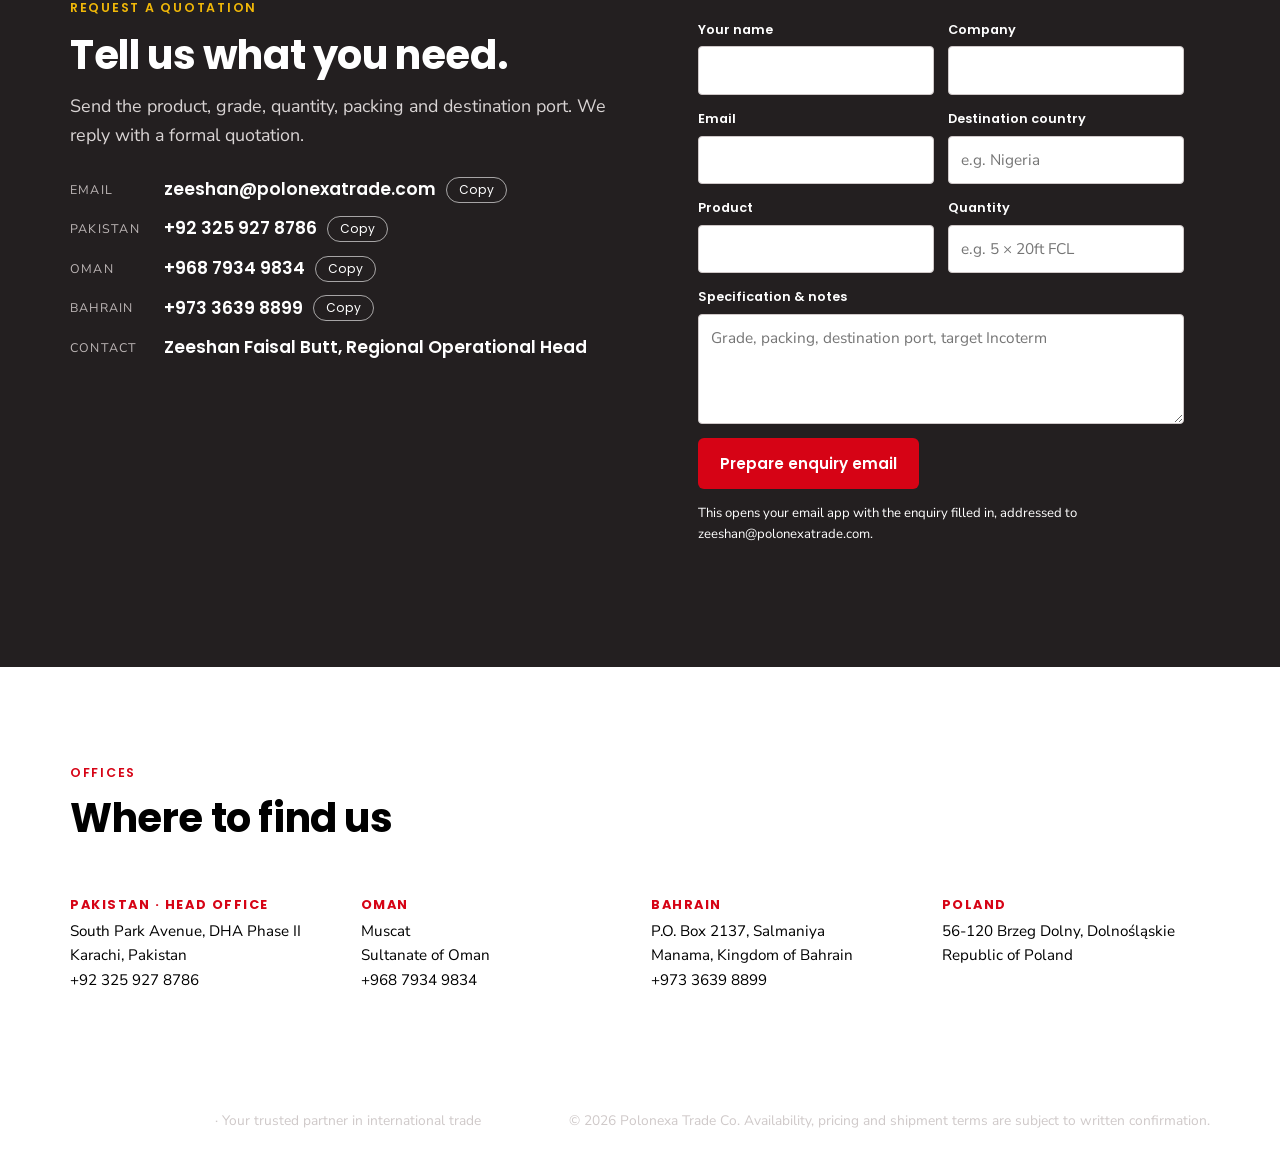
==== commit a212f09b: "Update index.html" ====
--- a/index.html
+++ b/index.html
@@ -4,8 +4,8 @@
 <meta charset="utf-8">
 <meta name="viewport" content="width=device-width, initial-scale=1, viewport-fit=cover">
 <link rel="icon" href="[data-uri]">
-<title>Polonexa Trade Co</title>
-<meta name="description" content="Polonexa Trade Co — international food-commodity and HORECA supply from Asia to importers, wholesalers and distributors in Africa and the GCC. Rice, edible oils, sugar, pulses, FMCG and baby care.">
+<title>Rice &amp; Edible Oil Exporter to Africa &amp; GCC | Polonexa Trade Co</title><meta name="description" content="Pakistan-based exporter of PR-11 Sella and basmati rice, edible and palm oils, olives, sugar and FMCG to importers in Nigeria, Ghana, Kenya and the GCC."><link rel="canonical" href="https://www.polonexatrade.com/"><meta name="robots" content="index, follow"><meta name="keywords" content="rice exporter Pakistan, PR-11 Sella rice, IRRI-6 broken rice, palm olein supplier, edible oil exporter, food commodity trader Africa, rice supplier Nigeria, GCC food importer, HORECA supplies"><meta property="og:type" content="website"><meta property="og:site_name" content="Polonexa Trade Co"><meta property="og:title" content="Rice &amp; Edible Oil Exporter to Africa &amp; GCC | Polonexa Trade Co"><meta property="og:description" content="Pakistan-based exporter of PR-11 Sella and basmati rice, edible and palm oils, olives, sugar and FMCG to importers in Nigeria, Ghana, Kenya and the GCC."><meta property="og:url" content="https://www.polonexatrade.com/"><meta name="twitter:card" content="summary"><meta name="twitter:title" content="Rice &amp; Edible Oil Exporter to Africa &amp; GCC | Polonexa Trade Co"><meta name="twitter:description" content="Pakistan-based exporter of PR-11 Sella and basmati rice, edible and palm oils, olives, sugar and FMCG to importers in Nigeria, Ghana, Kenya and the GCC."><meta name="theme-color" content="#D60315"><script type="application/ld+json">{"@context":"https://schema.org","@type":"Organization","name":"Polonexa Trade Co","url":"https://www.polonexatrade.com/","description":"International food commodity trader supplying rice, edible oils, olives, sugar, pulses, coffee, powder drinks, biscuits and baby-care products from Asia to importers and distributors in Africa and the GCC.","email":"zeeshan@polonexatrade.com","contactPoint":[{"@type":"ContactPoint","contactType":"sales","telephone":"+92-325-927-8786","email":"zeeshan@polonexatrade.com","areaServed":["Africa","GCC"],"availableLanguage":["English","Urdu","Arabic"]},{"@type":"ContactPoint","contactType":"sales","telephone":"+968-7934-9834","areaServed":"OM"},{"@type":"ContactPoint","contactType":"sales","telephone":"+973-3639-8899","areaServed":"BH"}],"address":[{"@type":"PostalAddress","streetAddress":"South Park Avenue, DHA Phase II","addressLocality":"Karachi","addressCountry":"PK"},{"@type":"PostalAddress","addressLocality":"Muscat","addressCountry":"OM"},{"@type":"PostalAddress","postOfficeBoxNumber":"2137","addressLocality":"Manama","addressRegion":"Salmaniya","addressCountry":"BH"},{"@type":"PostalAddress","postalCode":"56-120","addressLocality":"Brzeg Dolny","addressRegion":"Dolnośląskie","addressCountry":"PL"}],"knowsAbout":["PR-11 Sella rice","Basmati rice","IRRI-6 broken rice","Palm olein","Sunflower oil","Table olives","Refined sugar","Instant coffee","Powder juice","Baby diapers","HORECA supply"]}</script>
+
 <link rel="preconnect" href="https://fonts.googleapis.com">
 <link rel="preconnect" href="https://fonts.gstatic.com" crossorigin>
 <link rel="stylesheet" href="https://fonts.googleapis.com/css2?family=Poppins:wght@500;600;700;800&family=Nunito+Sans:opsz,wght@6..12,400;6..12,600;6..12,700&display=swap">
@@ -227,7 +227,7 @@
     <div class="wrap">
       <span class="eyebrow" style="color:var(--gold)">International food commodities · Import &amp; export</span>
       <h1>Bridging Asian Supplies to <span>Global Demands.</span></h1>
-      <p>Polonexa Trade Co sources rice, edible oils, olives, staples, coffee, instant powder juices, biscuits and baby-care products from qualified mills and manufacturers, and ships them to importers, wholesalers and distributors across Africa and the GCC.</p>
+      <p>Polonexa Trade Co is a rice and food commodity exporter based in Pakistan. We source rice, edible oils, olives, staples, coffee, instant powder juices, biscuits and baby-care products from qualified mills and manufacturers, and ship them to importers, wholesalers and distributors in Nigeria, Ghana, Kenya and across Africa and the GCC.</p>
       <div class="ctas">
         <a class="btn btn-red" href="#contact">Request a quotation</a>
         <a class="btn btn-line" href="#products">View products</a>
@@ -442,7 +442,7 @@
     </div>
   </section>
 
-  <section id="contact" class="contact">
+  <section id="faq"><div class="wrap"><div class="head"><span class="eyebrow">FAQ</span><h2>Frequently asked questions</h2></div><div class="faqs"><details class="faq"><summary>What products does Polonexa Trade Co export?</summary><p>Rice (PR-11 Sella, PK-386, basmati and IRRI-6 broken), sunflower, soybean, canola and palm oils, table olives, sugar, pulses, flour and pasta, instant coffee, powder juices, biscuits and cereals, baby diapers and HORECA supplies.</p></details><details class="faq"><summary>Which countries do you supply?</summary><p>Importers and distributors in West Africa (Nigeria, Ghana, Côte d'Ivoire, Senegal), East Africa (Kenya, Tanzania, Uganda), Southern Africa and the GCC (Saudi Arabia, UAE, Oman, Qatar, Bahrain, Kuwait).</p></details><details class="faq"><summary>What is the minimum order?</summary><p>Normally one full container (20ft or 40HC) per product. Sizes, grades and brands can often be mixed within one container.</p></details><details class="faq"><summary>What shipping and payment terms do you offer?</summary><p>EXW, FOB, CFR and CIF quotations under Incoterms 2020. Payment by T/T advance with the balance against shipping documents, or an irrevocable L/C at sight from a prime bank.</p></details><details class="faq"><summary>How do I get a quotation?</summary><p>Send the product, grade, quantity, packing and destination port to zeeshan@polonexatrade.com or call +92 325 927 8786. We reply with a formal quotation.</p></details></div></div></section><script type="application/ld+json">{"@context":"https://schema.org","@type":"FAQPage","mainEntity":[{"@type":"Question","name":"What products does Polonexa Trade Co export?","acceptedAnswer":{"@type":"Answer","text":"Rice (PR-11 Sella, PK-386, basmati and IRRI-6 broken), sunflower, soybean, canola and palm oils, table olives, sugar, pulses, flour and pasta, instant coffee, powder juices, biscuits and cereals, baby diapers and HORECA supplies."}},{"@type":"Question","name":"Which countries do you supply?","acceptedAnswer":{"@type":"Answer","text":"Importers and distributors in West Africa (Nigeria, Ghana, Côte d'Ivoire, Senegal), East Africa (Kenya, Tanzania, Uganda), Southern Africa and the GCC (Saudi Arabia, UAE, Oman, Qatar, Bahrain, Kuwait)."}},{"@type":"Question","name":"What is the minimum order?","acceptedAnswer":{"@type":"Answer","text":"Normally one full container (20ft or 40HC) per product. Sizes, grades and brands can often be mixed within one container."}},{"@type":"Question","name":"What shipping and payment terms do you offer?","acceptedAnswer":{"@type":"Answer","text":"EXW, FOB, CFR and CIF quotations under Incoterms 2020. Payment by T/T advance with the balance against shipping documents, or an irrevocable L/C at sight from a prime bank."}},{"@type":"Question","name":"How do I get a quotation?","acceptedAnswer":{"@type":"Answer","text":"Send the product, grade, quantity, packing and destination port to zeeshan@polonexatrade.com or call +92 325 927 8786. We reply with a formal quotation."}}]}</script><style>.faqs{display:grid;gap:10px;max-width:860px}.faq{border:1px solid var(--line);border-radius:var(--r);background:var(--paper);padding:0 18px}.faq summary{cursor:pointer;font-family:var(--display);font-weight:600;padding:16px 0;list-style:none;display:flex;justify-content:space-between;gap:12px}.faq summary::after{content:"+";color:var(--red);font-weight:700}.faq[open] summary::after{content:"−"}.faq p{color:var(--muted);padding-bottom:16px;max-width:70ch}</style><section id="contact" class="contact">
     <div class="wrap grid">
       <div>
         <span class="eyebrow">Request a quotation</span>
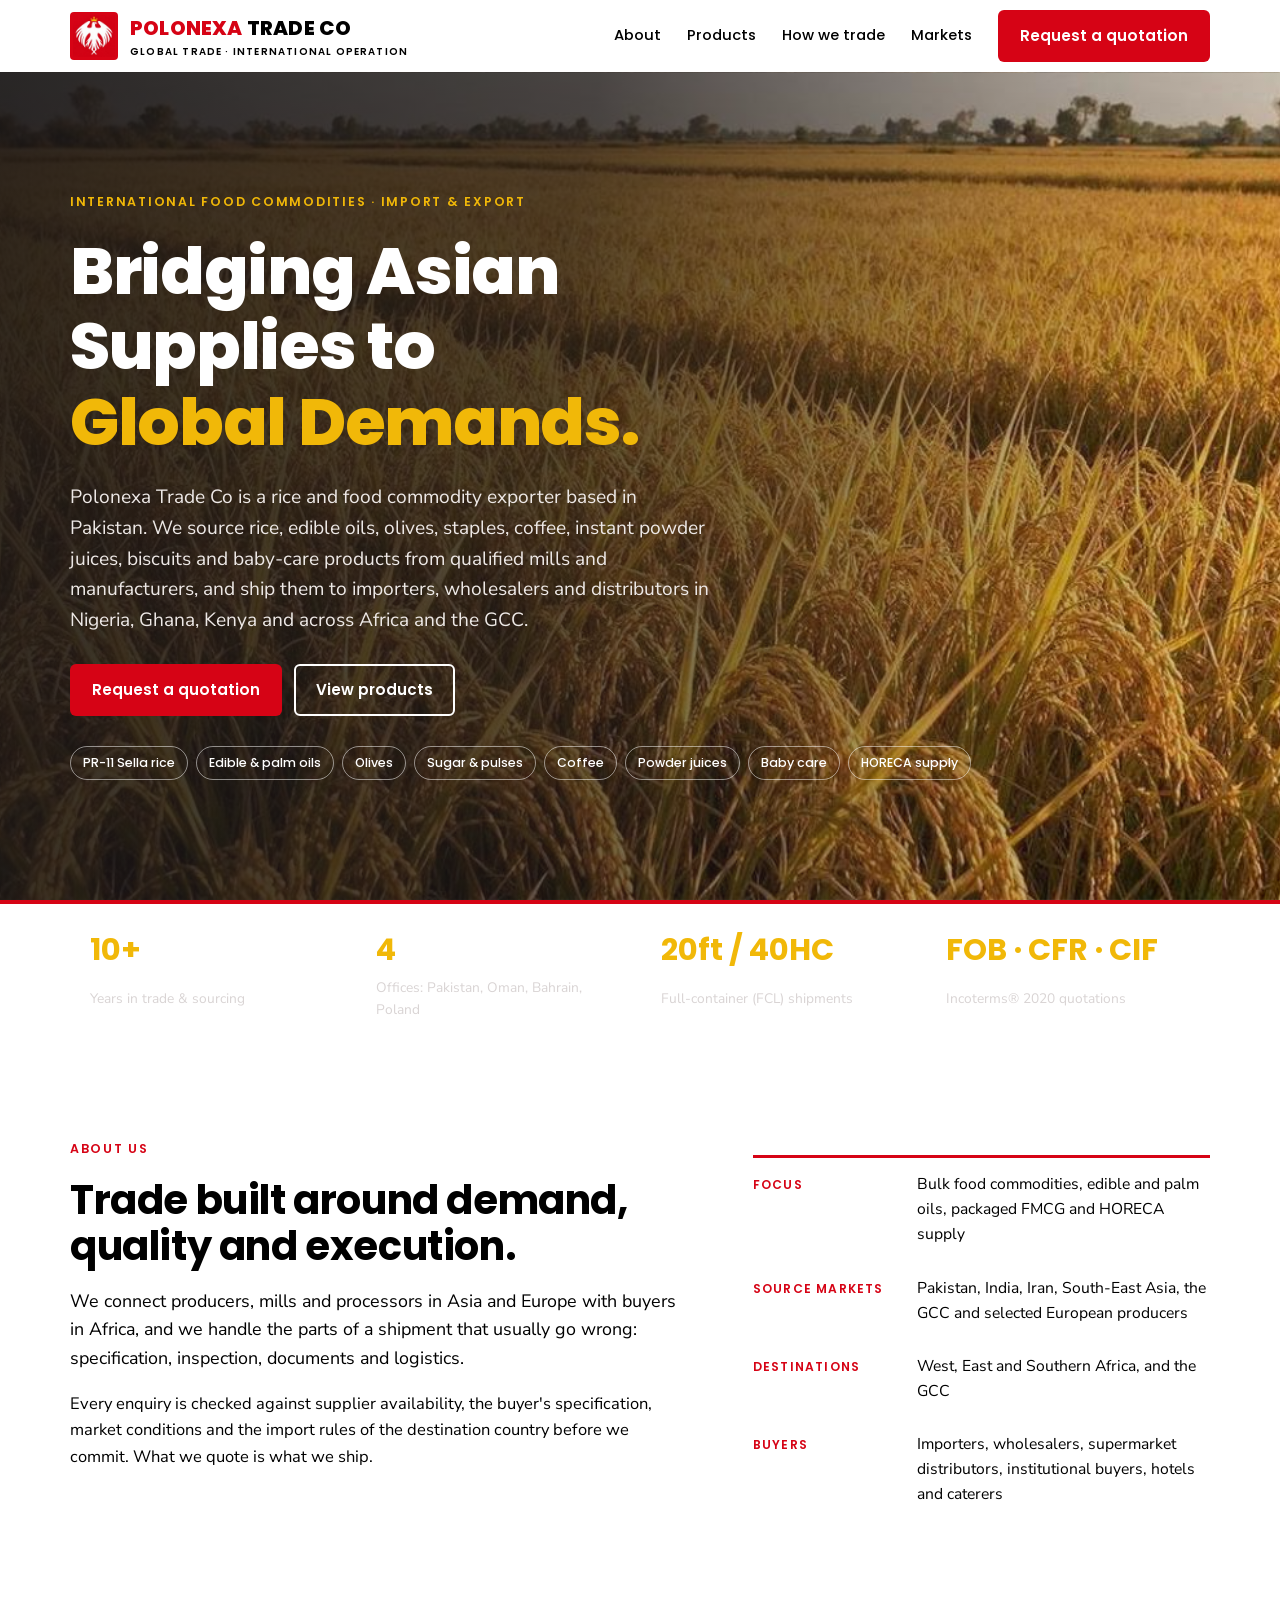
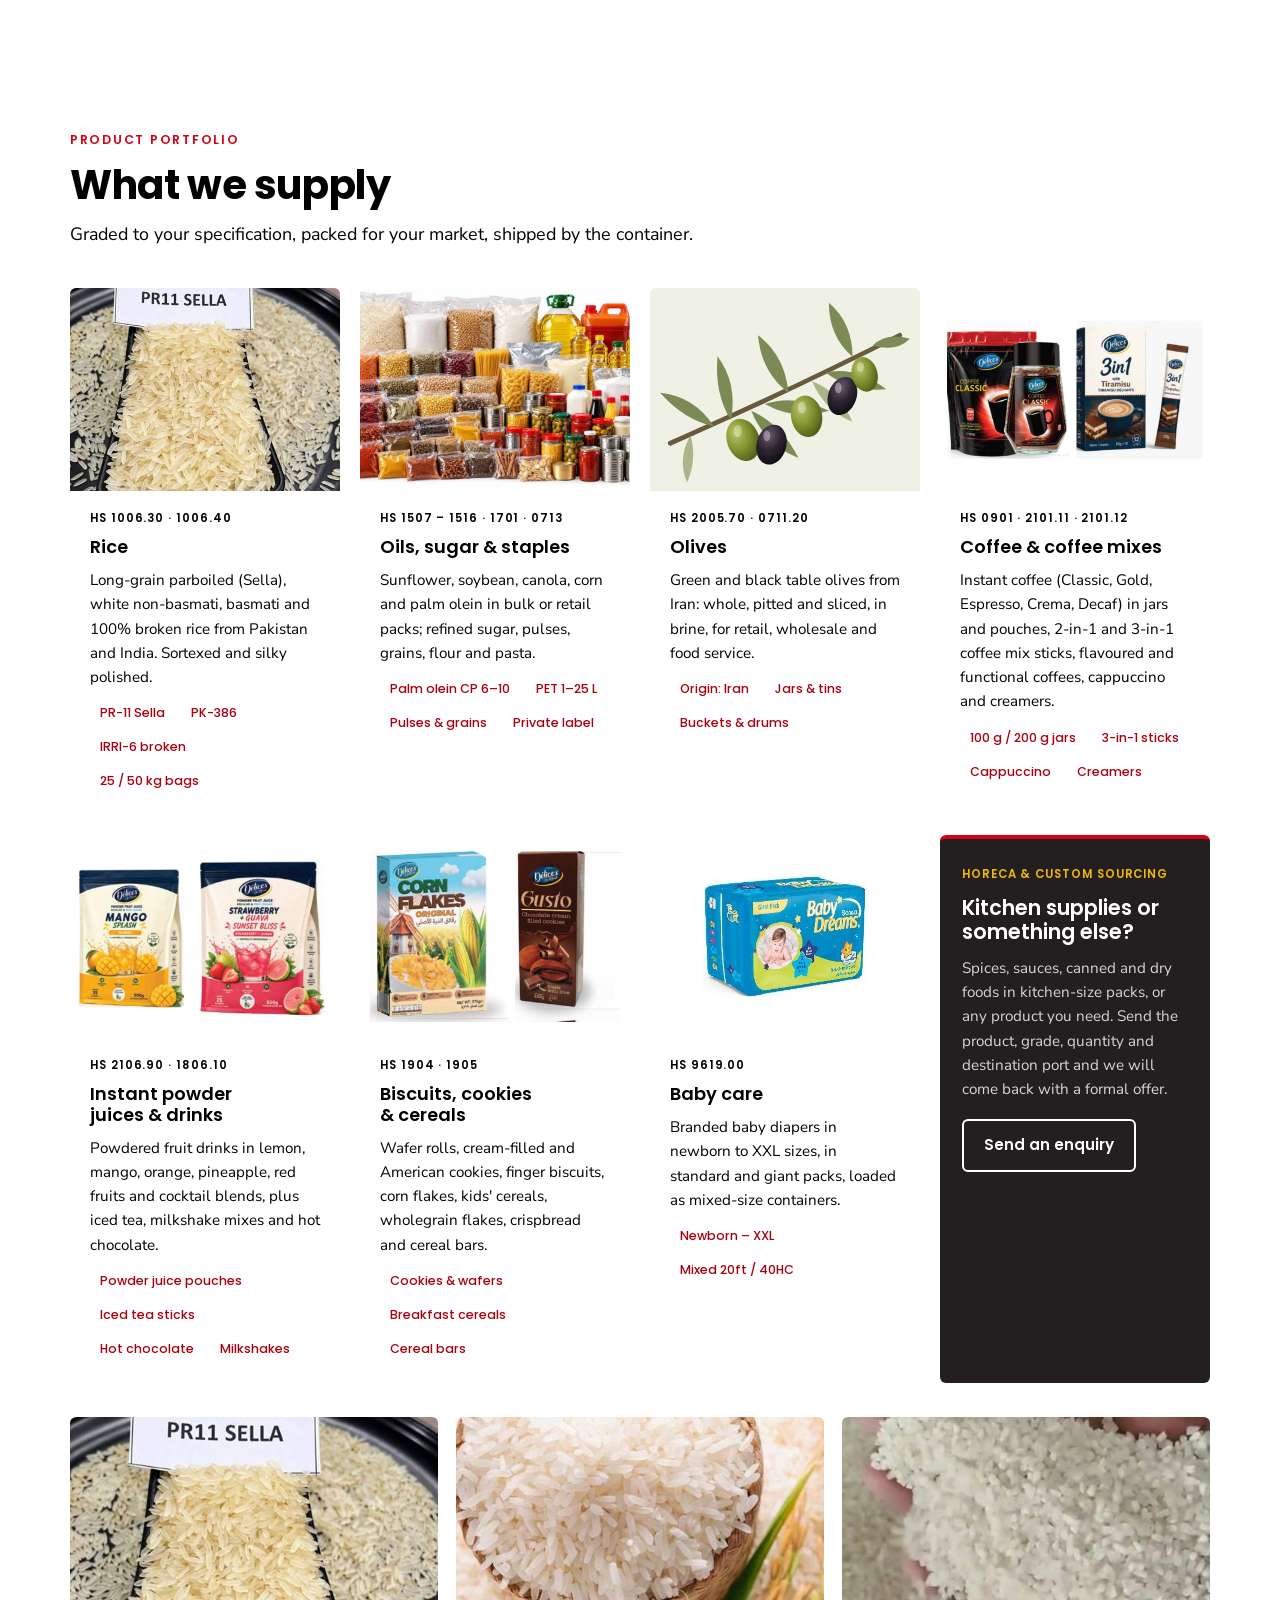
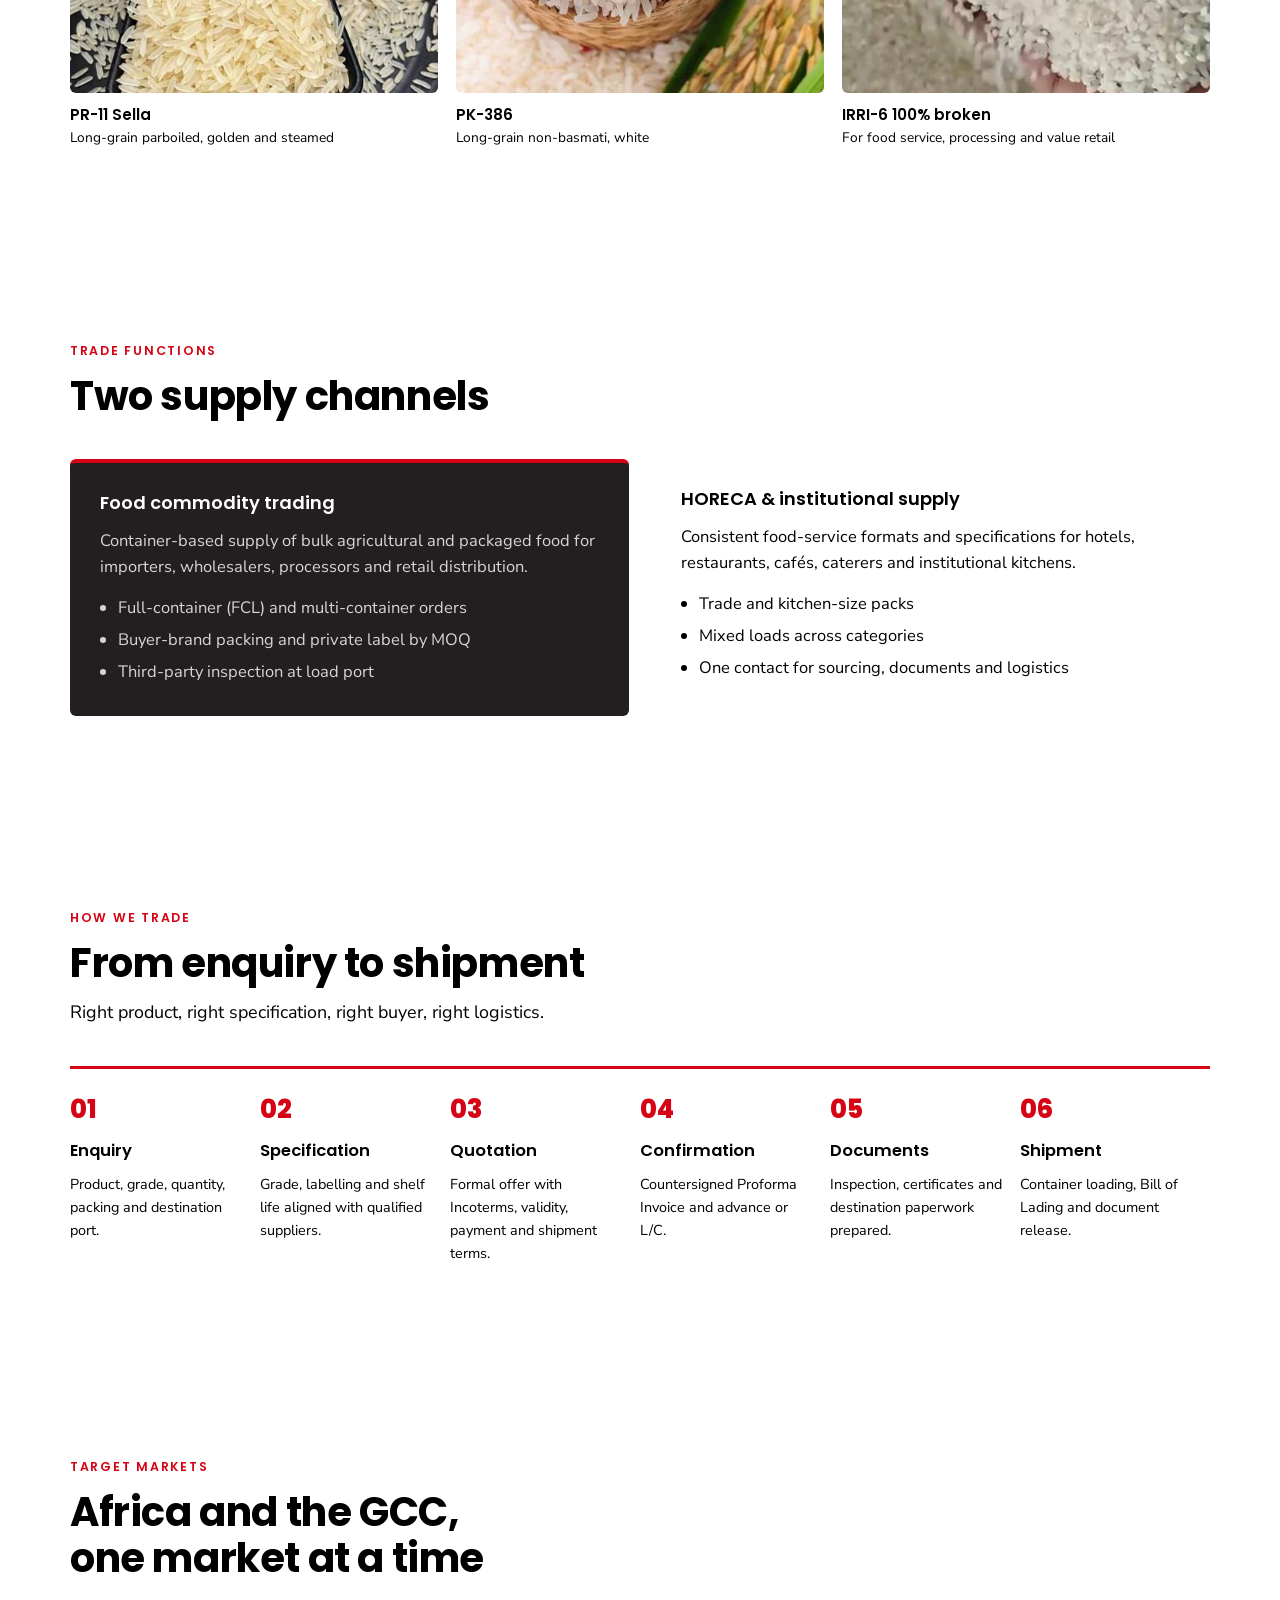
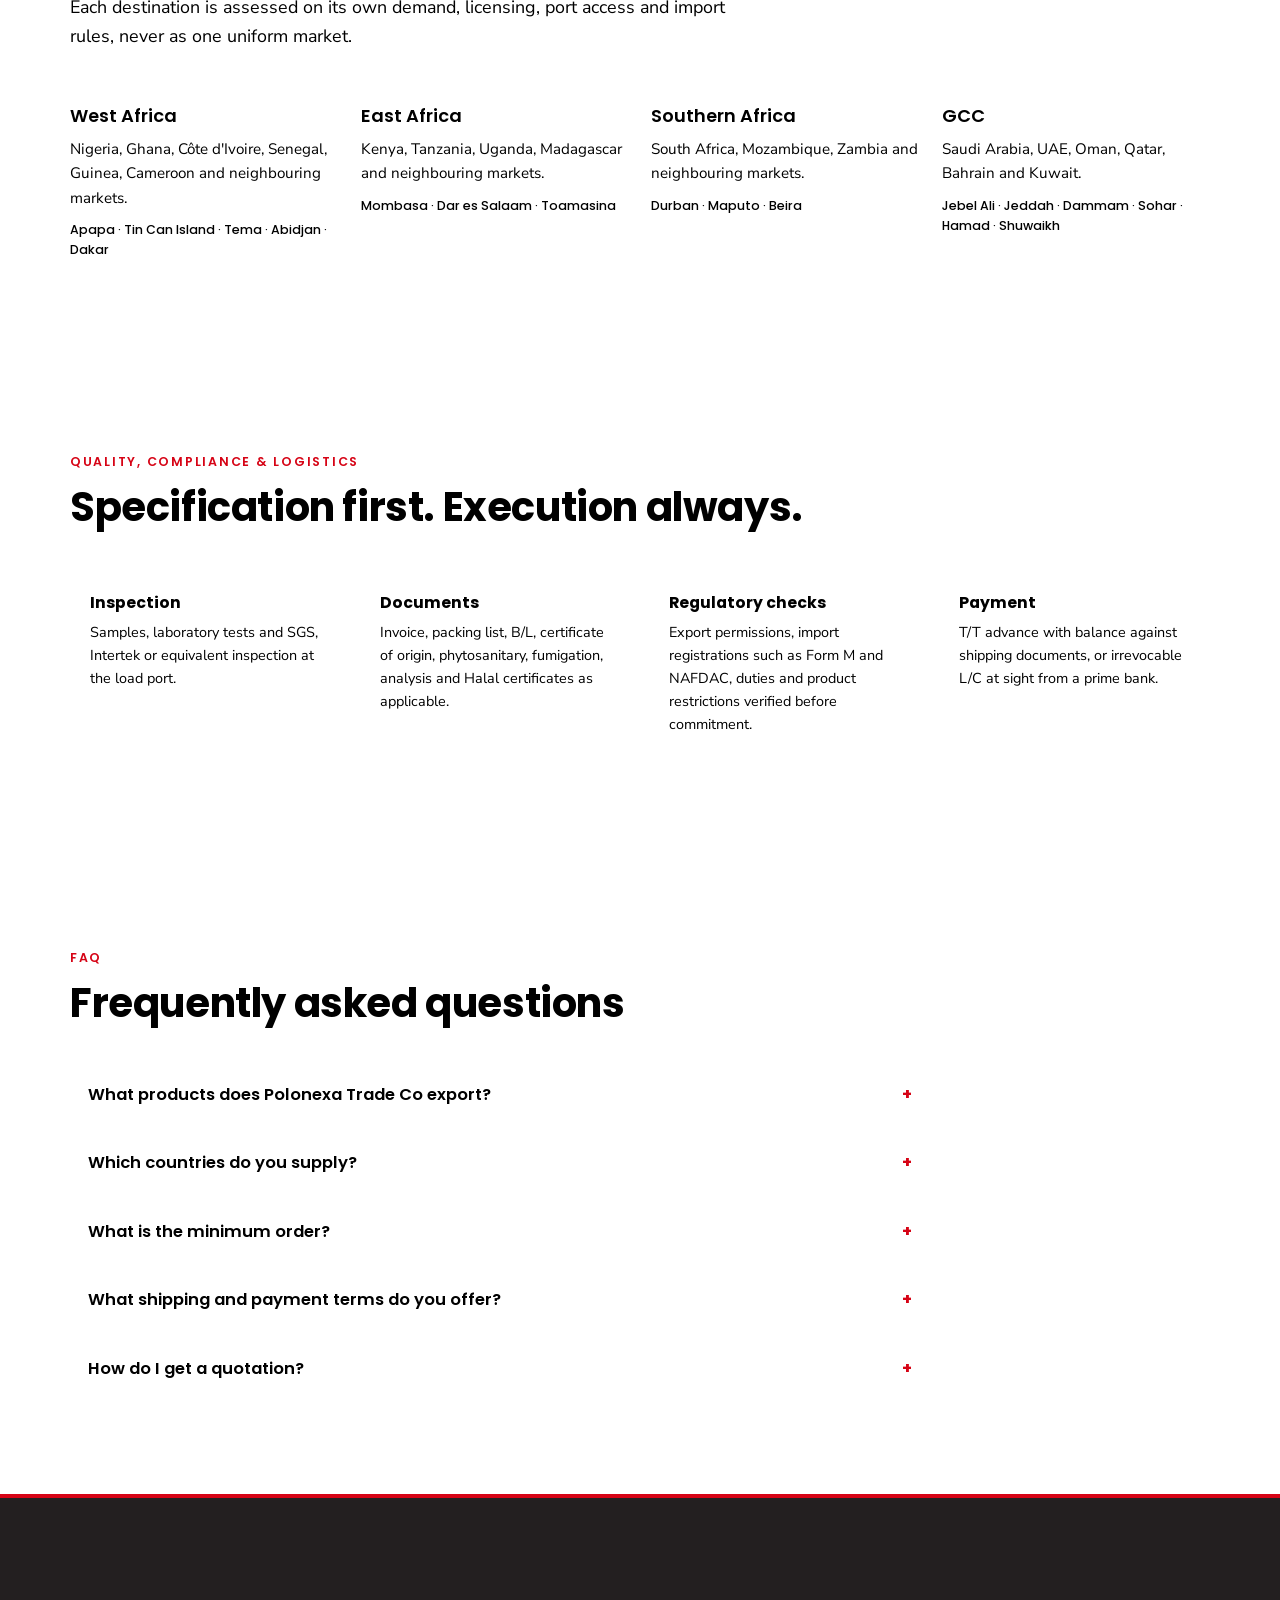
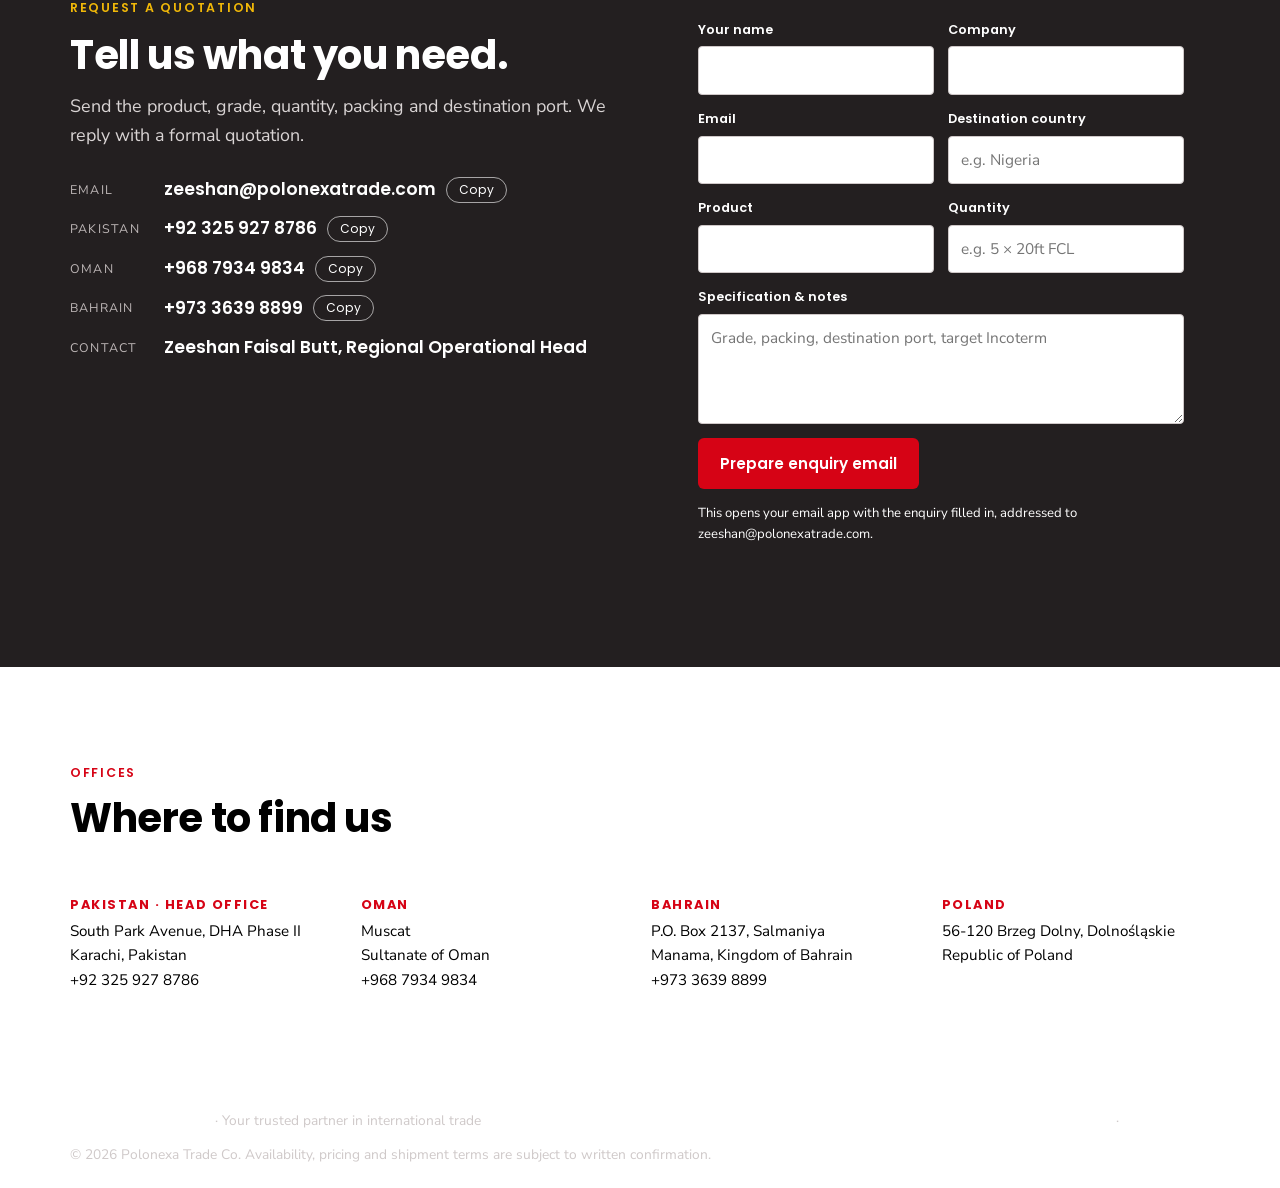
==== commit b0faaf7c: "Update title and description for SEO optimization" ====
--- a/index.html
+++ b/index.html
@@ -4,7 +4,7 @@
 <meta charset="utf-8">
 <meta name="viewport" content="width=device-width, initial-scale=1, viewport-fit=cover">
 <link rel="icon" href="[data-uri]">
-<title>Rice &amp; Edible Oil Exporter to Africa &amp; GCC | Polonexa Trade Co</title><meta name="description" content="Pakistan-based exporter of PR-11 Sella and basmati rice, edible and palm oils, olives, sugar and FMCG to importers in Nigeria, Ghana, Kenya and the GCC."><link rel="canonical" href="https://www.polonexatrade.com/"><meta name="robots" content="index, follow"><meta name="keywords" content="rice exporter Pakistan, PR-11 Sella rice, IRRI-6 broken rice, palm olein supplier, edible oil exporter, food commodity trader Africa, rice supplier Nigeria, GCC food importer, HORECA supplies"><meta property="og:type" content="website"><meta property="og:site_name" content="Polonexa Trade Co"><meta property="og:title" content="Rice &amp; Edible Oil Exporter to Africa &amp; GCC | Polonexa Trade Co"><meta property="og:description" content="Pakistan-based exporter of PR-11 Sella and basmati rice, edible and palm oils, olives, sugar and FMCG to importers in Nigeria, Ghana, Kenya and the GCC."><meta property="og:url" content="https://www.polonexatrade.com/"><meta name="twitter:card" content="summary"><meta name="twitter:title" content="Rice &amp; Edible Oil Exporter to Africa &amp; GCC | Polonexa Trade Co"><meta name="twitter:description" content="Pakistan-based exporter of PR-11 Sella and basmati rice, edible and palm oils, olives, sugar and FMCG to importers in Nigeria, Ghana, Kenya and the GCC."><meta name="theme-color" content="#D60315"><script type="application/ld+json">{"@context":"https://schema.org","@type":"Organization","name":"Polonexa Trade Co","url":"https://www.polonexatrade.com/","description":"International food commodity trader supplying rice, edible oils, olives, sugar, pulses, coffee, powder drinks, biscuits and baby-care products from Asia to importers and distributors in Africa and the GCC.","email":"zeeshan@polonexatrade.com","contactPoint":[{"@type":"ContactPoint","contactType":"sales","telephone":"+92-325-927-8786","email":"zeeshan@polonexatrade.com","areaServed":["Africa","GCC"],"availableLanguage":["English","Urdu","Arabic"]},{"@type":"ContactPoint","contactType":"sales","telephone":"+968-7934-9834","areaServed":"OM"},{"@type":"ContactPoint","contactType":"sales","telephone":"+973-3639-8899","areaServed":"BH"}],"address":[{"@type":"PostalAddress","streetAddress":"South Park Avenue, DHA Phase II","addressLocality":"Karachi","addressCountry":"PK"},{"@type":"PostalAddress","addressLocality":"Muscat","addressCountry":"OM"},{"@type":"PostalAddress","postOfficeBoxNumber":"2137","addressLocality":"Manama","addressRegion":"Salmaniya","addressCountry":"BH"},{"@type":"PostalAddress","postalCode":"56-120","addressLocality":"Brzeg Dolny","addressRegion":"Dolnośląskie","addressCountry":"PL"}],"knowsAbout":["PR-11 Sella rice","Basmati rice","IRRI-6 broken rice","Palm olein","Sunflower oil","Table olives","Refined sugar","Instant coffee","Powder juice","Baby diapers","HORECA supply"]}</script>
+<title>Rice &amp; Cooking Oil Supplier to Nigeria &amp; GCC | Polonexa</title><meta name="description" content="Pakistan-based exporter of PR-11 Sella and basmati rice, edible and palm oils, olives, sugar and FMCG to importers in Nigeria, Ghana, Kenya and the GCC."><link rel="canonical" href="https://www.polonexatrade.com/"><meta name="robots" content="index, follow"><meta name="keywords" content="rice exporter Pakistan, PR-11 Sella rice, IRRI-6 broken rice, palm olein supplier, edible oil exporter, food commodity trader Africa, rice supplier Nigeria, GCC food importer, HORECA supplies"><meta property="og:type" content="website"><meta property="og:site_name" content="Polonexa Trade Co"><meta property="og:title" content="Rice &amp; Cooking Oil Supplier to Nigeria &amp; GCC | Polonexa"><meta property="og:description" content="Pakistan-based exporter of PR-11 Sella and basmati rice, edible and palm oils, olives, sugar and FMCG to importers in Nigeria, Ghana, Kenya and the GCC."><meta property="og:url" content="https://www.polonexatrade.com/"><meta name="twitter:card" content="summary"><meta name="twitter:title" content="Rice &amp; Cooking Oil Supplier to Nigeria &amp; GCC | Polonexa"><meta name="twitter:description" content="Pakistan-based exporter of PR-11 Sella and basmati rice, edible and palm oils, olives, sugar and FMCG to importers in Nigeria, Ghana, Kenya and the GCC."><meta name="theme-color" content="#D60315"><script type="application/ld+json">{"@context":"https://schema.org","@type":"Organization","name":"Polonexa Trade Co","url":"https://www.polonexatrade.com/","description":"International food commodity trader supplying rice, edible oils, olives, sugar, pulses, coffee, powder drinks, biscuits and baby-care products from Asia to importers and distributors in Africa and the GCC.","email":"zeeshan@polonexatrade.com","contactPoint":[{"@type":"ContactPoint","contactType":"sales","telephone":"+92-325-927-8786","email":"zeeshan@polonexatrade.com","areaServed":["Africa","GCC"],"availableLanguage":["English","Urdu","Arabic"]},{"@type":"ContactPoint","contactType":"sales","telephone":"+968-7934-9834","areaServed":"OM"},{"@type":"ContactPoint","contactType":"sales","telephone":"+973-3639-8899","areaServed":"BH"}],"address":[{"@type":"PostalAddress","streetAddress":"South Park Avenue, DHA Phase II","addressLocality":"Karachi","addressCountry":"PK"},{"@type":"PostalAddress","addressLocality":"Muscat","addressCountry":"OM"},{"@type":"PostalAddress","postOfficeBoxNumber":"2137","addressLocality":"Manama","addressRegion":"Salmaniya","addressCountry":"BH"},{"@type":"PostalAddress","postalCode":"56-120","addressLocality":"Brzeg Dolny","addressRegion":"Dolnośląskie","addressCountry":"PL"}],"knowsAbout":["PR-11 Sella rice","Basmati rice","IRRI-6 broken rice","Palm olein","Sunflower oil","Table olives","Refined sugar","Instant coffee","Powder juice","Baby diapers","HORECA supply"]}</script>
 
 <link rel="preconnect" href="https://fonts.googleapis.com">
 <link rel="preconnect" href="https://fonts.gstatic.com" crossorigin>
@@ -497,6 +497,7 @@
 <footer>
   <div class="wrap">
     <span><b>Polonexa Trade Co</b> · Your trusted partner in international trade</span>
+    <span><a href="/rice-supplier-nigeria.html" style="color:#fff">Rice supplier to Nigeria</a> · <a href="https://wa.me/96879349834" style="color:#fff">WhatsApp us</a></span>
     <span>© <span id="yr">2026</span> Polonexa Trade Co. Availability, pricing and shipment terms are subject to written confirmation.</span>
   </div>
 </footer>
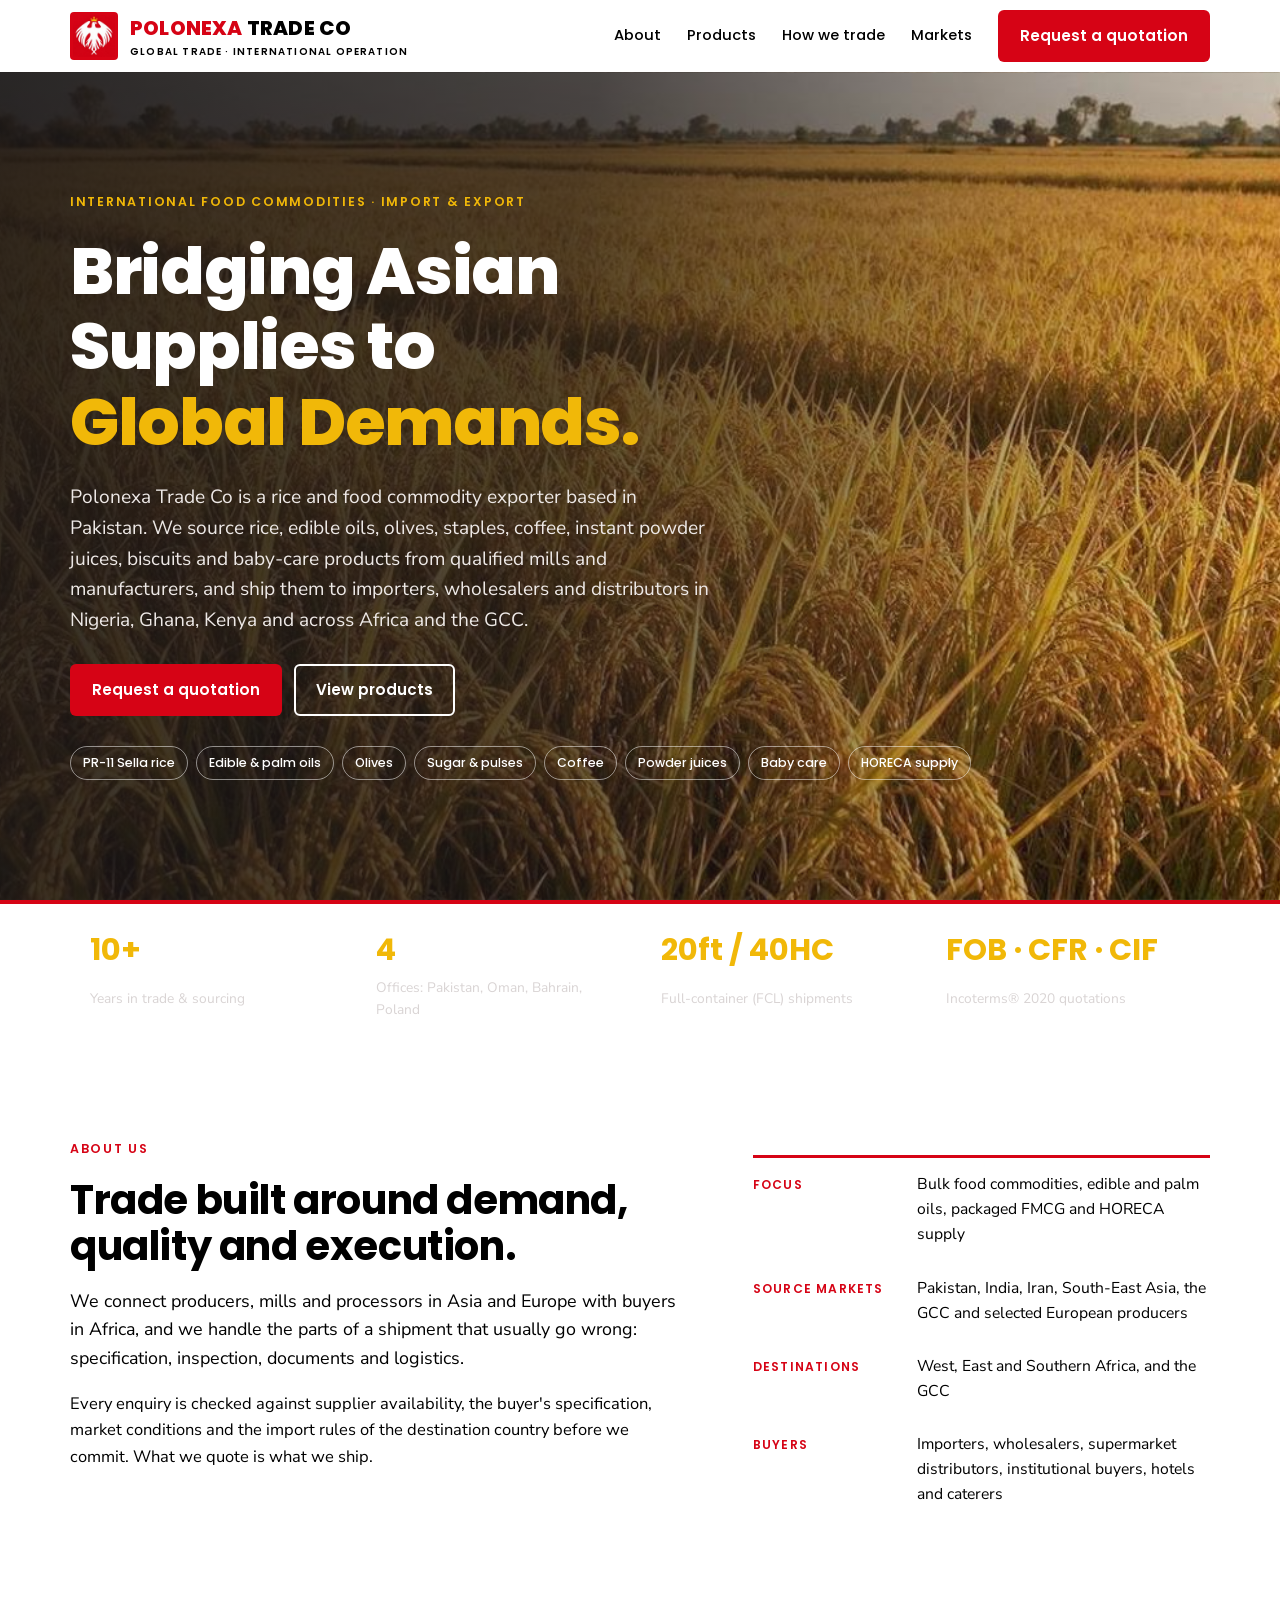
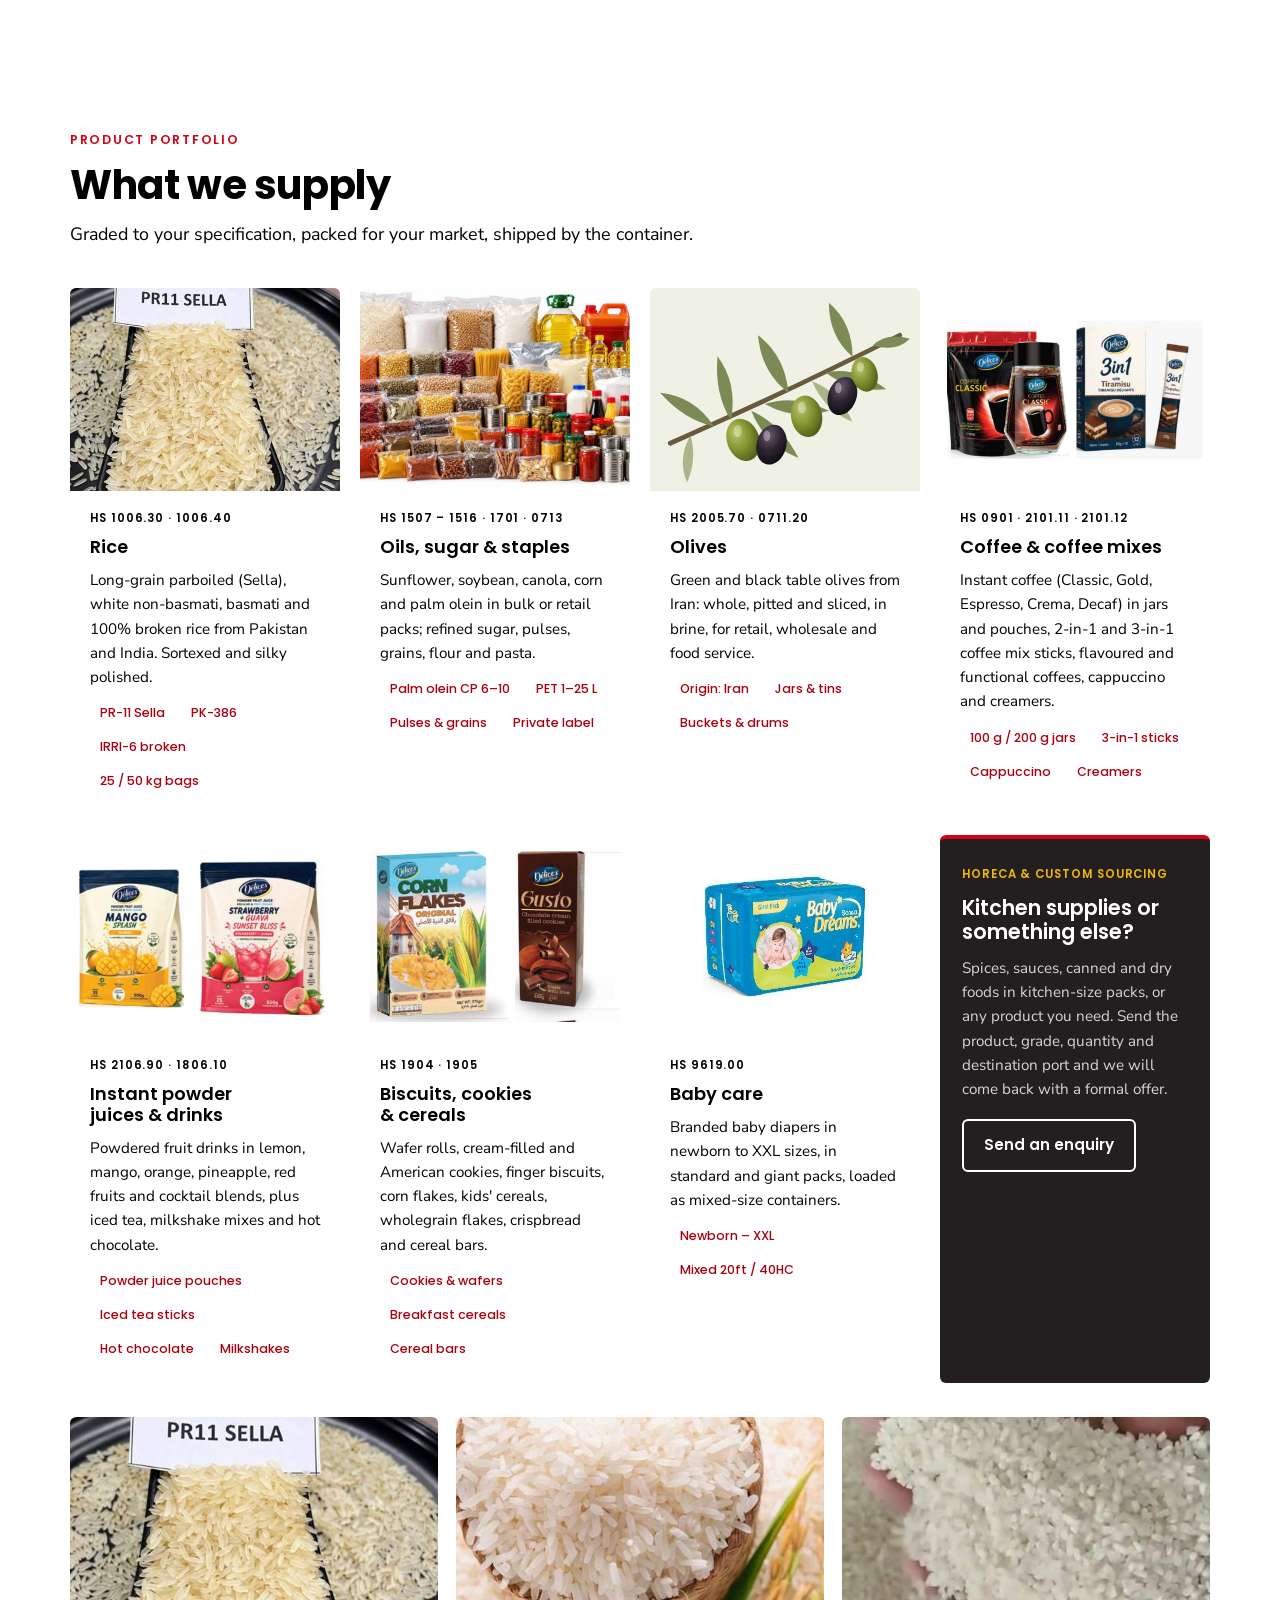
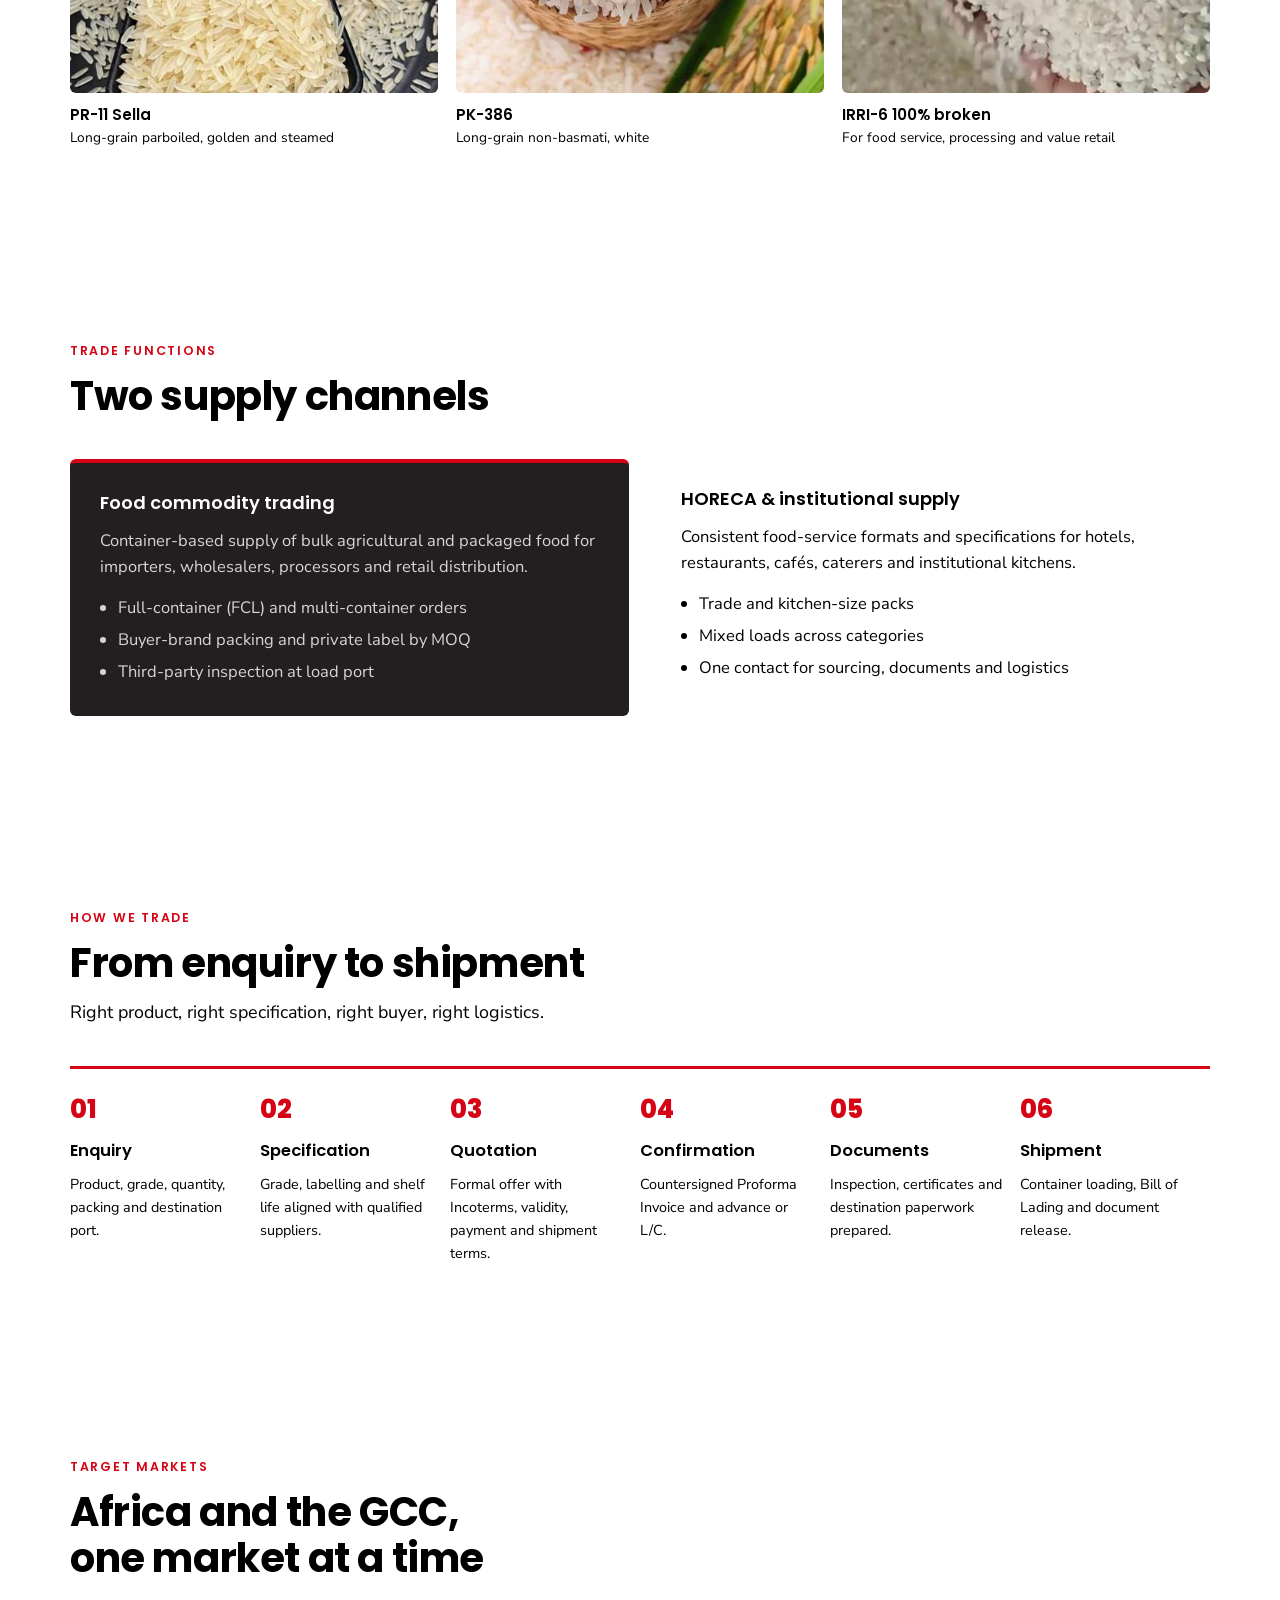
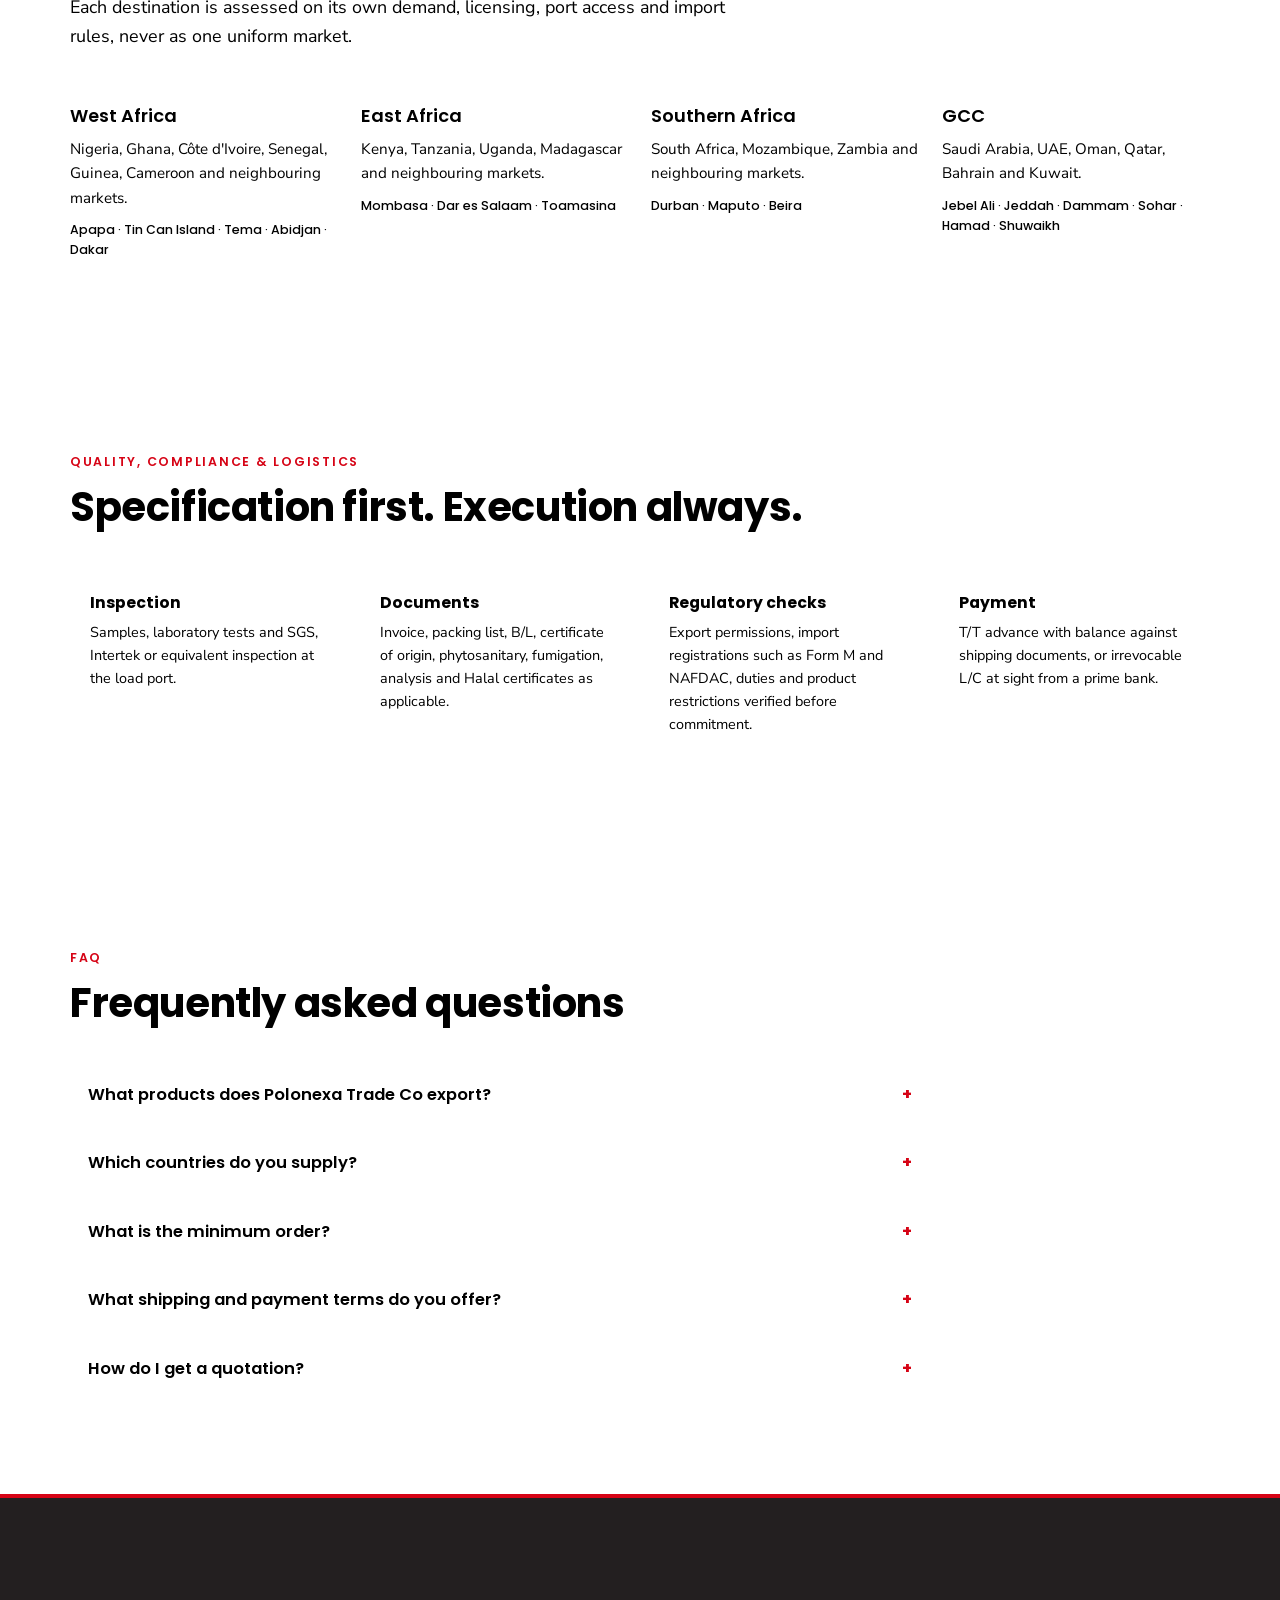
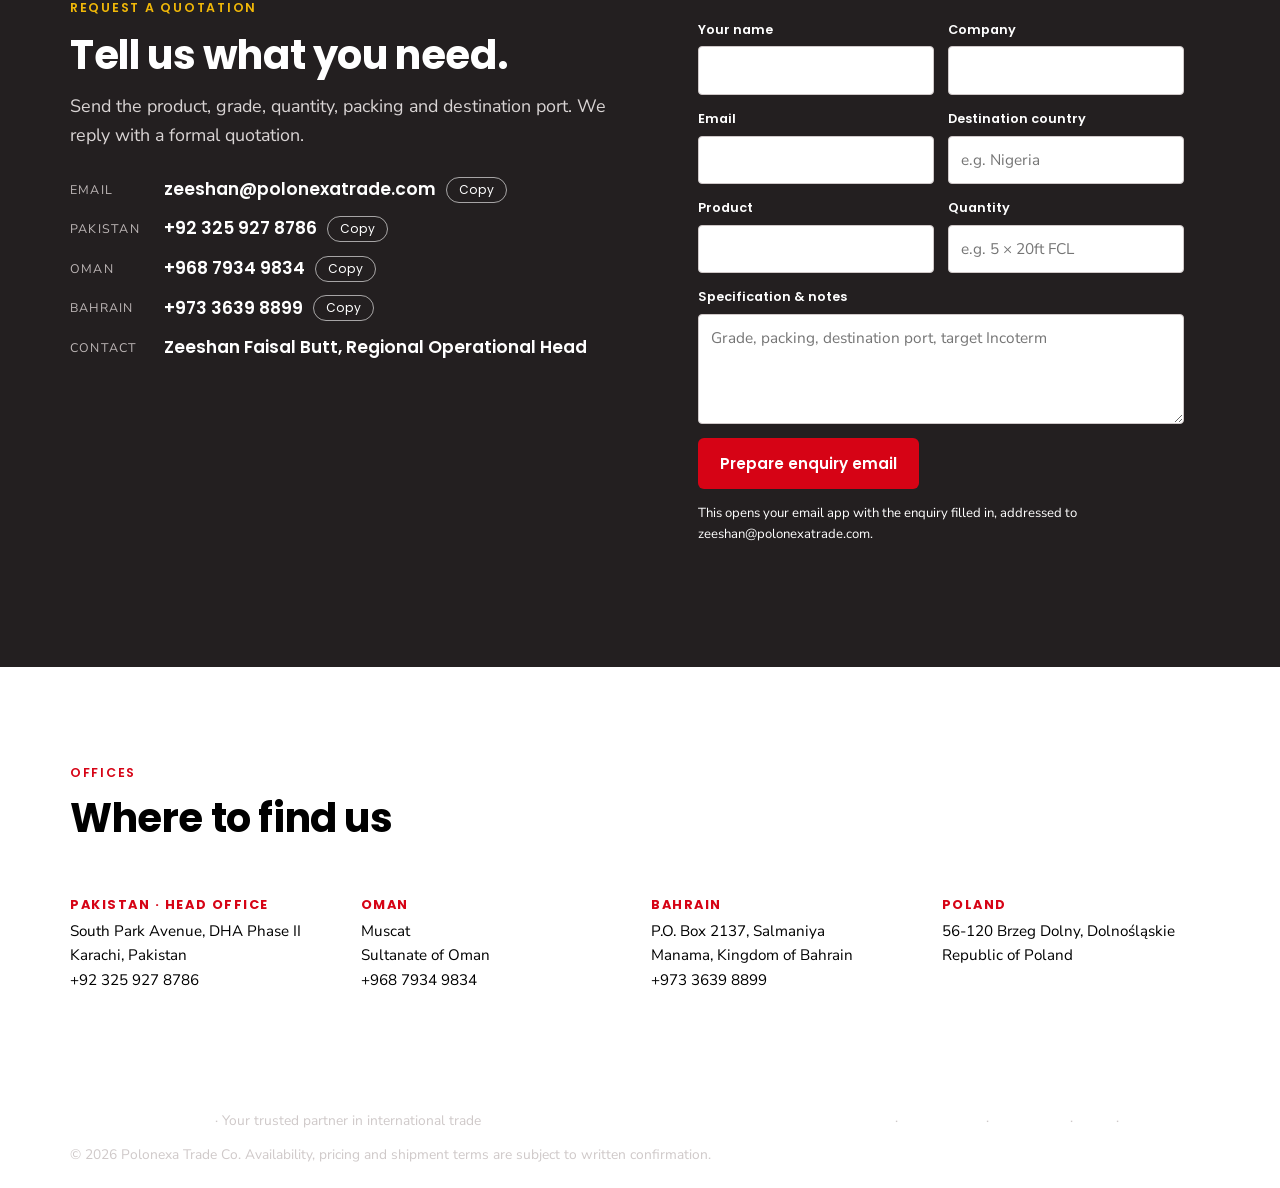
==== commit ee0fe2f3: "Revise SEO meta tags and footer links Updated the title and description meta tags for SEO. Modified " ====
--- a/index.html
+++ b/index.html
@@ -4,7 +4,7 @@
 <meta charset="utf-8">
 <meta name="viewport" content="width=device-width, initial-scale=1, viewport-fit=cover">
 <link rel="icon" href="[data-uri]">
-<title>Rice &amp; Cooking Oil Supplier to Nigeria &amp; GCC | Polonexa</title><meta name="description" content="Pakistan-based exporter of PR-11 Sella and basmati rice, edible and palm oils, olives, sugar and FMCG to importers in Nigeria, Ghana, Kenya and the GCC."><link rel="canonical" href="https://www.polonexatrade.com/"><meta name="robots" content="index, follow"><meta name="keywords" content="rice exporter Pakistan, PR-11 Sella rice, IRRI-6 broken rice, palm olein supplier, edible oil exporter, food commodity trader Africa, rice supplier Nigeria, GCC food importer, HORECA supplies"><meta property="og:type" content="website"><meta property="og:site_name" content="Polonexa Trade Co"><meta property="og:title" content="Rice &amp; Cooking Oil Supplier to Nigeria &amp; GCC | Polonexa"><meta property="og:description" content="Pakistan-based exporter of PR-11 Sella and basmati rice, edible and palm oils, olives, sugar and FMCG to importers in Nigeria, Ghana, Kenya and the GCC."><meta property="og:url" content="https://www.polonexatrade.com/"><meta name="twitter:card" content="summary"><meta name="twitter:title" content="Rice &amp; Cooking Oil Supplier to Nigeria &amp; GCC | Polonexa"><meta name="twitter:description" content="Pakistan-based exporter of PR-11 Sella and basmati rice, edible and palm oils, olives, sugar and FMCG to importers in Nigeria, Ghana, Kenya and the GCC."><meta name="theme-color" content="#D60315"><script type="application/ld+json">{"@context":"https://schema.org","@type":"Organization","name":"Polonexa Trade Co","url":"https://www.polonexatrade.com/","description":"International food commodity trader supplying rice, edible oils, olives, sugar, pulses, coffee, powder drinks, biscuits and baby-care products from Asia to importers and distributors in Africa and the GCC.","email":"zeeshan@polonexatrade.com","contactPoint":[{"@type":"ContactPoint","contactType":"sales","telephone":"+92-325-927-8786","email":"zeeshan@polonexatrade.com","areaServed":["Africa","GCC"],"availableLanguage":["English","Urdu","Arabic"]},{"@type":"ContactPoint","contactType":"sales","telephone":"+968-7934-9834","areaServed":"OM"},{"@type":"ContactPoint","contactType":"sales","telephone":"+973-3639-8899","areaServed":"BH"}],"address":[{"@type":"PostalAddress","streetAddress":"South Park Avenue, DHA Phase II","addressLocality":"Karachi","addressCountry":"PK"},{"@type":"PostalAddress","addressLocality":"Muscat","addressCountry":"OM"},{"@type":"PostalAddress","postOfficeBoxNumber":"2137","addressLocality":"Manama","addressRegion":"Salmaniya","addressCountry":"BH"},{"@type":"PostalAddress","postalCode":"56-120","addressLocality":"Brzeg Dolny","addressRegion":"Dolnośląskie","addressCountry":"PL"}],"knowsAbout":["PR-11 Sella rice","Basmati rice","IRRI-6 broken rice","Palm olein","Sunflower oil","Table olives","Refined sugar","Instant coffee","Powder juice","Baby diapers","HORECA supply"]}</script>
+<title>Rice &amp; FMCG Supplier to Nigeria, Africa &amp; GCC | Polonexa</title><meta name="description" content="Exporter of PR-11 Sella and basmati rice, baby diapers, table olives, pasta, edible oils and FMCG to importers in Nigeria, Africa and the GCC."><link rel="canonical" href="https://www.polonexatrade.com/"><meta name="robots" content="index, follow"><meta name="keywords" content="rice exporter Pakistan, PR-11 Sella rice, IRRI-6 broken rice, palm olein supplier, edible oil exporter, food commodity trader Africa, rice supplier Nigeria, GCC food importer, HORECA supplies"><meta property="og:type" content="website"><meta property="og:site_name" content="Polonexa Trade Co"><meta property="og:title" content="Rice &amp; FMCG Supplier to Nigeria, Africa &amp; GCC | Polonexa"><meta property="og:description" content="Exporter of PR-11 Sella and basmati rice, baby diapers, table olives, pasta, edible oils and FMCG to importers in Nigeria, Africa and the GCC."><meta property="og:url" content="https://www.polonexatrade.com/"><meta name="twitter:card" content="summary"><meta name="twitter:title" content="Rice &amp; FMCG Supplier to Nigeria, Africa &amp; GCC | Polonexa"><meta name="twitter:description" content="Exporter of PR-11 Sella and basmati rice, baby diapers, table olives, pasta, edible oils and FMCG to importers in Nigeria, Africa and the GCC."><meta name="theme-color" content="#D60315"><script type="application/ld+json">{"@context":"https://schema.org","@type":"Organization","name":"Polonexa Trade Co","url":"https://www.polonexatrade.com/","description":"International food commodity trader supplying rice, edible oils, olives, sugar, pulses, coffee, powder drinks, biscuits and baby-care products from Asia to importers and distributors in Africa and the GCC.","email":"zeeshan@polonexatrade.com","contactPoint":[{"@type":"ContactPoint","contactType":"sales","telephone":"+92-325-927-8786","email":"zeeshan@polonexatrade.com","areaServed":["Africa","GCC"],"availableLanguage":["English","Urdu","Arabic"]},{"@type":"ContactPoint","contactType":"sales","telephone":"+968-7934-9834","areaServed":"OM"},{"@type":"ContactPoint","contactType":"sales","telephone":"+973-3639-8899","areaServed":"BH"}],"address":[{"@type":"PostalAddress","streetAddress":"South Park Avenue, DHA Phase II","addressLocality":"Karachi","addressCountry":"PK"},{"@type":"PostalAddress","addressLocality":"Muscat","addressCountry":"OM"},{"@type":"PostalAddress","postOfficeBoxNumber":"2137","addressLocality":"Manama","addressRegion":"Salmaniya","addressCountry":"BH"},{"@type":"PostalAddress","postalCode":"56-120","addressLocality":"Brzeg Dolny","addressRegion":"Dolnośląskie","addressCountry":"PL"}],"knowsAbout":["PR-11 Sella rice","Basmati rice","IRRI-6 broken rice","Palm olein","Sunflower oil","Table olives","Refined sugar","Instant coffee","Powder juice","Baby diapers","HORECA supply"]}</script>
 
 <link rel="preconnect" href="https://fonts.googleapis.com">
 <link rel="preconnect" href="https://fonts.gstatic.com" crossorigin>
@@ -497,7 +497,7 @@
 <footer>
   <div class="wrap">
     <span><b>Polonexa Trade Co</b> · Your trusted partner in international trade</span>
-    <span><a href="/rice-supplier-nigeria.html" style="color:#fff">Rice supplier to Nigeria</a> · <a href="https://wa.me/96879349834" style="color:#fff">WhatsApp us</a></span>
+    <span><a href="/rice-supplier-nigeria.html" style="color:#fff">Rice to Nigeria</a> · <a href="/baby-diapers-wholesale-supplier.html" style="color:#fff">Baby diapers</a> · <a href="/olives-supplier.html" style="color:#fff">Table olives</a> · <a href="/pasta-supplier.html" style="color:#fff">Pasta</a> · <a href="https://wa.me/96879349834" style="color:#fff">WhatsApp us</a></span>
     <span>© <span id="yr">2026</span> Polonexa Trade Co. Availability, pricing and shipment terms are subject to written confirmation.</span>
   </div>
 </footer>
